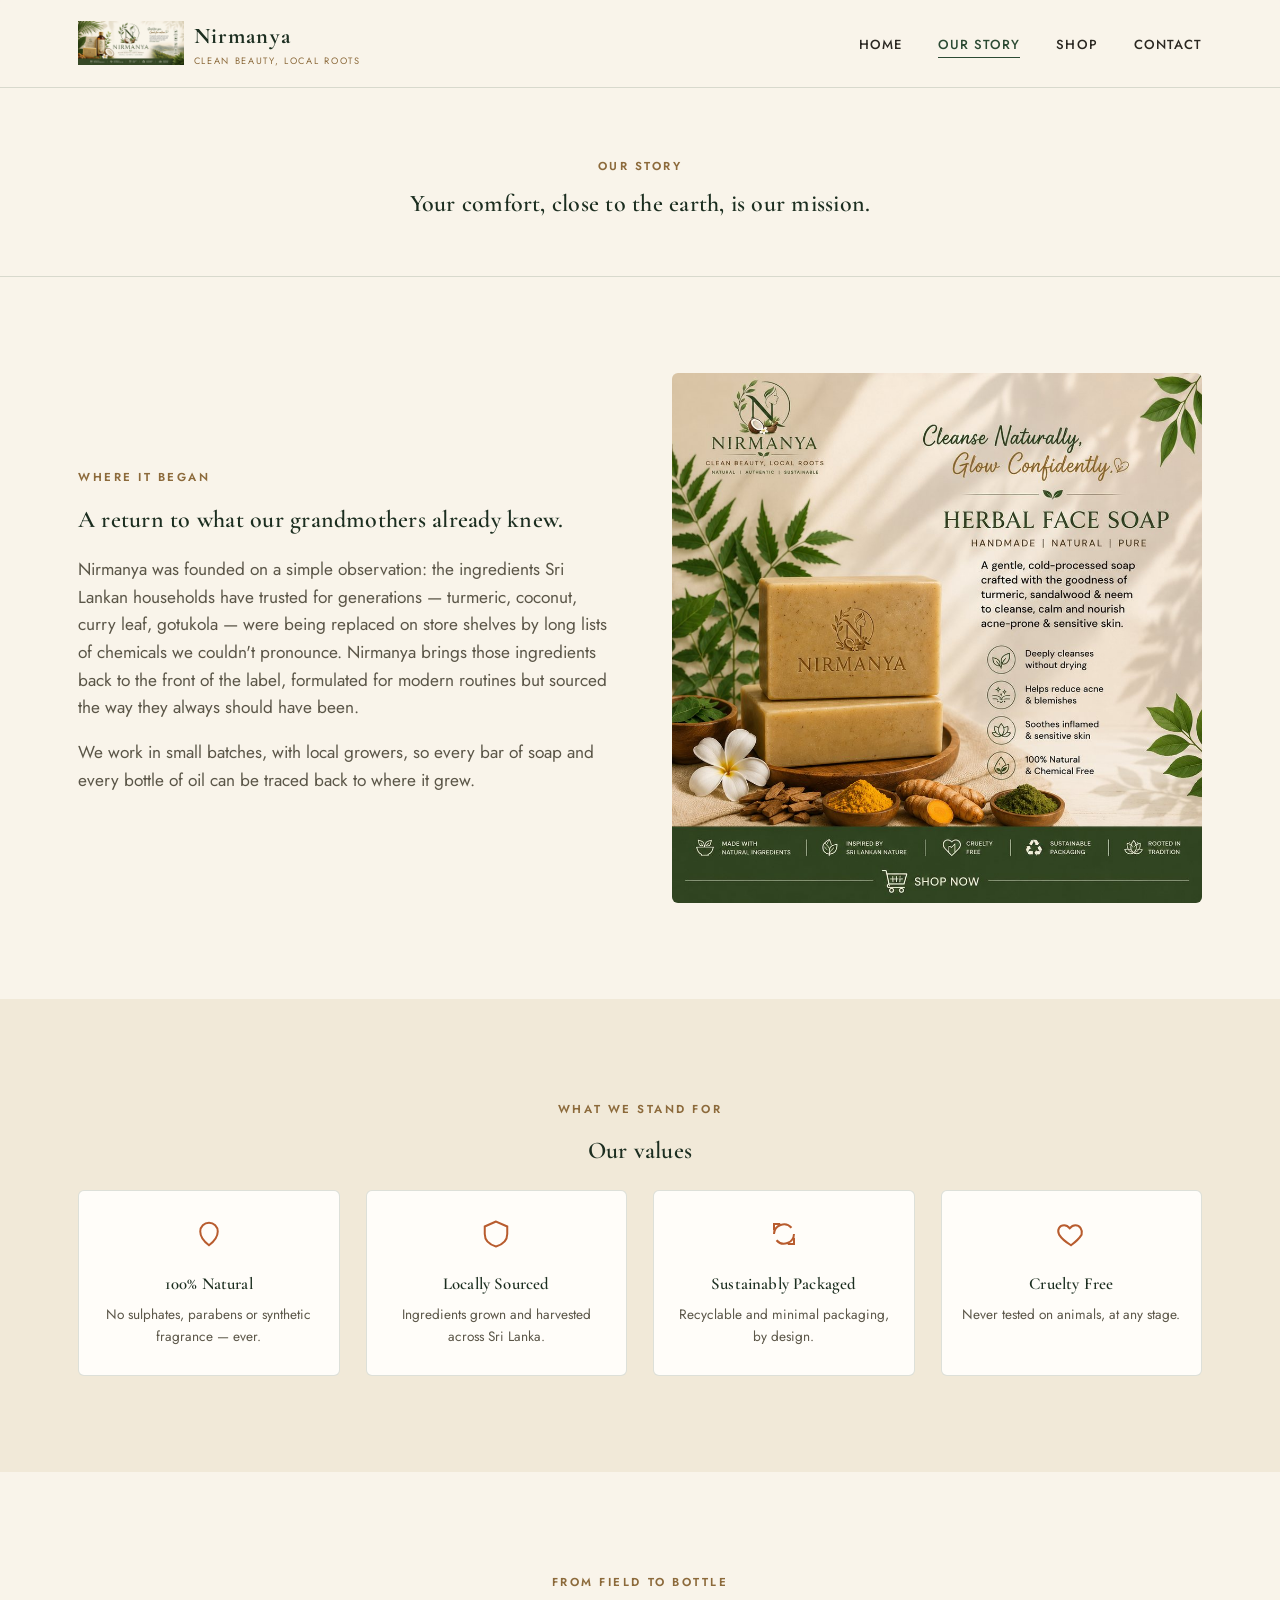
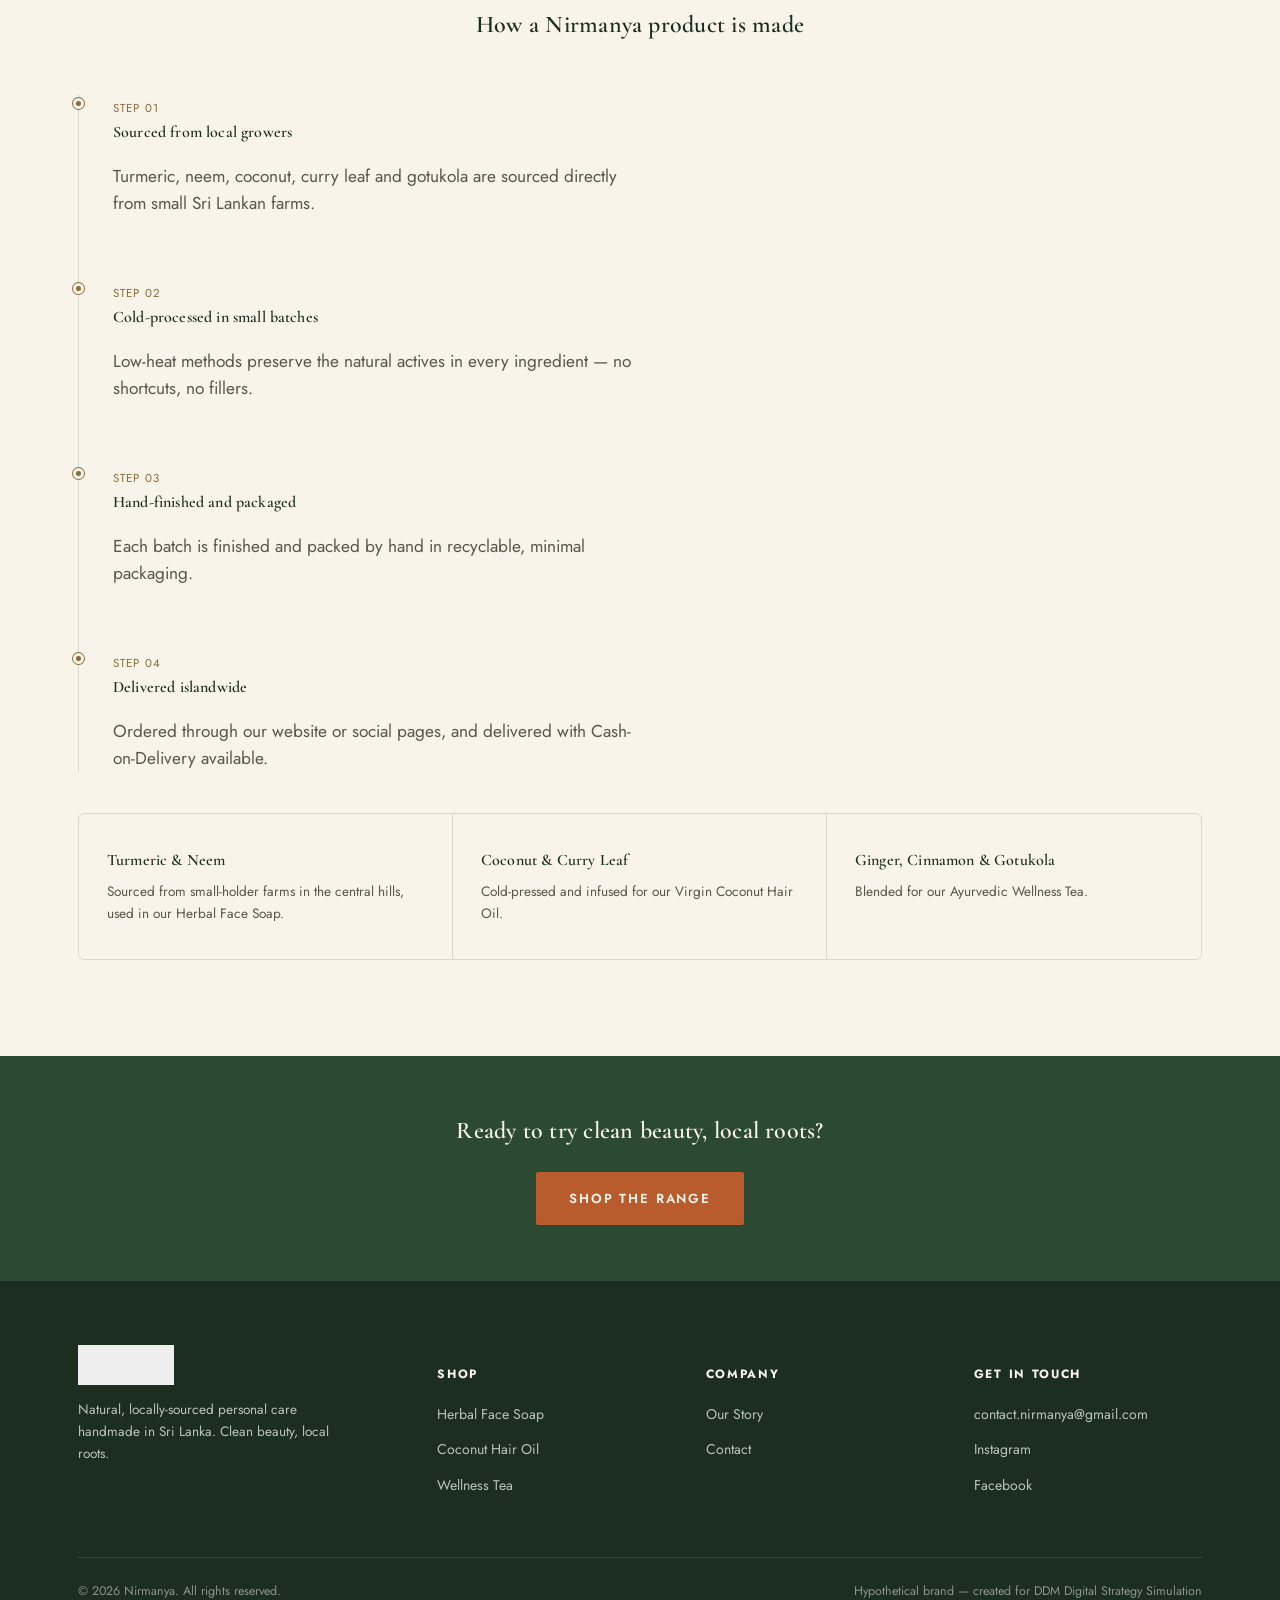
==== about.html @ 74e4efd9 "Add initial Nirmanya website and assets Add a complete starter site for the Nirmanya brand: new page" ====
<!DOCTYPE html>
<html lang="en">
<head>
<meta charset="UTF-8">
<meta name="viewport" content="width=device-width, initial-scale=1.0">
<title>Our Story — Nirmanya</title>
<meta name="description" content="Nirmanya's story — a Sri Lankan clean beauty brand rooted in honest, local ingredients.">
<link rel="preconnect" href="https://fonts.googleapis.com">
<link href="https://fonts.googleapis.com/css2?family=Cormorant+Garamond:wght@500;600;700&family=Jost:wght@400;500;600&display=swap" rel="stylesheet">
<link rel="stylesheet" href="assets/styles.css">
</head>
<body>

<header class="site-header">
  <div class="header-inner">
    <a href="index.html" class="brand">
      <img src="assets/images/logo.jpg" alt="Nirmanya logo">
      <span>
        <span class="brand-name">Nirmanya</span>
        <span class="brand-tag">Clean Beauty, Local Roots</span>
      </span>
    </a>
    <nav class="main-nav">
      <ul>
        <li><a href="index.html">Home</a></li>
        <li><a href="about.html">Our Story</a></li>
        <li><a href="shop.html">Shop</a></li>
        <li><a href="contact.html">Contact</a></li>
      </ul>
    </nav>
    <button class="nav-toggle" aria-label="Toggle menu" aria-expanded="false">
      <span></span><span></span><span></span>
    </button>
  </div>
</header>

<main>

  <section class="page-hero">
    <div class="container">
      <span class="eyebrow">Our Story</span>
      <h1>Your comfort, close to the earth, is our mission.</h1>
    </div>
  </section>

  <section class="section">
    <div class="container split">
      <div data-reveal>
        <span class="eyebrow">Where it began</span>
        <h2>A return to what our grandmothers already knew.</h2>
        <p class="lede">Nirmanya was founded on a simple observation: the ingredients Sri Lankan households have trusted for generations — turmeric, coconut, curry leaf, gotukola — were being replaced on store shelves by long lists of chemicals we couldn't pronounce. Nirmanya brings those ingredients back to the front of the label, formulated for modern routines but sourced the way they always should have been.</p>
        <p class="lede">We work in small batches, with local growers, so every bar of soap and every bottle of oil can be traced back to where it grew.</p>
      </div>
      <div data-reveal>
        <img src="assets/images/product-soap.jpg" alt="Nirmanya Herbal Face Soap with turmeric and neem">
      </div>
    </div>
  </section>

  <section class="section" style="background:var(--cream-2);">
    <div class="container">
      <div class="center" data-reveal>
        <span class="eyebrow">What We Stand For</span>
        <h2>Our values</h2>
      </div>
      <div class="values-grid">
        <div class="value-card" data-reveal>
          <svg viewBox="0 0 24 24" fill="none" stroke="currentColor" stroke-width="1.6"><path d="M12 21c-4-3-7-6.5-7-11a7 7 0 0 1 14 0c0 4.5-3 8-7 11Z"/></svg>
          <h4>100% Natural</h4>
          <p>No sulphates, parabens or synthetic fragrance — ever.</p>
        </div>
        <div class="value-card" data-reveal>
          <svg viewBox="0 0 24 24" fill="none" stroke="currentColor" stroke-width="1.6"><path d="M12 2 3 6v6c0 5 4 8.5 9 10 5-1.5 9-5 9-10V6Z"/></svg>
          <h4>Locally Sourced</h4>
          <p>Ingredients grown and harvested across Sri Lanka.</p>
        </div>
        <div class="value-card" data-reveal>
          <svg viewBox="0 0 24 24" fill="none" stroke="currentColor" stroke-width="1.6"><path d="M4 12a8 8 0 0 1 14-5M20 12a8 8 0 0 1-14 5M9 4H4v5M15 20h5v-5"/></svg>
          <h4>Sustainably Packaged</h4>
          <p>Recyclable and minimal packaging, by design.</p>
        </div>
        <div class="value-card" data-reveal>
          <svg viewBox="0 0 24 24" fill="none" stroke="currentColor" stroke-width="1.6"><path d="M12 21s-7-4.35-9.5-8.5C.5 8.5 3 5 6.5 5c2 0 3.5 1.2 4.5 2.4C12 6.2 13.5 5 15.5 5 19 5 21.5 8.5 20.5 12.5 18 16.65 12 21 12 21Z"/></svg>
          <h4>Cruelty Free</h4>
          <p>Never tested on animals, at any stage.</p>
        </div>
      </div>
    </div>
  </section>

  <section class="section">
    <div class="container">
      <div class="center" data-reveal>
        <span class="eyebrow">From Field to Bottle</span>
        <h2>How a Nirmanya product is made</h2>
      </div>
      <div class="timeline" data-reveal>
        <div class="timeline-item">
          <span>Step 01</span>
          <h4>Sourced from local growers</h4>
          <p class="lede" style="max-width:520px;">Turmeric, neem, coconut, curry leaf and gotukola are sourced directly from small Sri Lankan farms.</p>
        </div>
        <div class="timeline-item">
          <span>Step 02</span>
          <h4>Cold-processed in small batches</h4>
          <p class="lede" style="max-width:520px;">Low-heat methods preserve the natural actives in every ingredient — no shortcuts, no fillers.</p>
        </div>
        <div class="timeline-item">
          <span>Step 03</span>
          <h4>Hand-finished and packaged</h4>
          <p class="lede" style="max-width:520px;">Each batch is finished and packed by hand in recyclable, minimal packaging.</p>
        </div>
        <div class="timeline-item">
          <span>Step 04</span>
          <h4>Delivered islandwide</h4>
          <p class="lede" style="max-width:520px;">Ordered through our website or social pages, and delivered with Cash-on-Delivery available.</p>
        </div>
      </div>

      <div class="sourcing-strip" data-reveal>
        <div>
          <h4>Turmeric &amp; Neem</h4>
          <p>Sourced from small-holder farms in the central hills, used in our Herbal Face Soap.</p>
        </div>
        <div>
          <h4>Coconut &amp; Curry Leaf</h4>
          <p>Cold-pressed and infused for our Virgin Coconut Hair Oil.</p>
        </div>
        <div>
          <h4>Ginger, Cinnamon &amp; Gotukola</h4>
          <p>Blended for our Ayurvedic Wellness Tea.</p>
        </div>
      </div>
    </div>
  </section>

  <section class="section-tight" style="background:var(--forest); color:var(--cream);">
    <div class="container center" data-reveal>
      <h2 style="color:var(--cream);">Ready to try clean beauty, local roots?</h2>
      <a href="shop.html" class="btn btn-terracotta" style="margin-top:10px;">Shop the Range</a>
    </div>
  </section>

</main>

<footer class="site-footer">
  <div class="container">
    <div class="footer-grid">
      <div class="footer-brand">
        <img src="assets/images/logo.jpg" alt="Nirmanya logo">
        <p>Natural, locally-sourced personal care handmade in Sri Lanka. Clean beauty, local roots.</p>
      </div>
      <div class="footer-col">
        <h5>Shop</h5>
        <ul>
          <li><a href="shop.html#soap">Herbal Face Soap</a></li>
          <li><a href="shop.html#hairoil">Coconut Hair Oil</a></li>
          <li><a href="shop.html#tea">Wellness Tea</a></li>
        </ul>
      </div>
      <div class="footer-col">
        <h5>Company</h5>
        <ul>
          <li><a href="about.html">Our Story</a></li>
          <li><a href="contact.html">Contact</a></li>
        </ul>
      </div>
      <div class="footer-col">
        <h5>Get in Touch</h5>
        <ul>
          <li><a href="mailto:contact.nirmanya@gmail.com">contact.nirmanya@gmail.com</a></li>
          <li><a href="https://www.instagram.com/nirmanya._/" target="_blank" rel="noopener">Instagram</a></li>
          <li><a href="https://www.facebook.com/share/1JqNuU6xGh/?mibextid=wwXIfr" target="_blank" rel="noopener">Facebook</a></li>
        </ul>
      </div>
    </div>
    <div class="footer-bottom">
      <span>© <span id="year"></span> Nirmanya. All rights reserved.</span>
      <span>Hypothetical brand — created for DDM Digital Strategy Simulation</span>
    </div>
  </div>
</footer>

<script src="assets/script.js"></script>
</body>
</html>
---- assets/styles.css ----
/* =========================================================
   NIRMANYA — Clean Beauty, Local Roots
   Design tokens
   ========================================================= */
:root{
  --cream:      #F9F4EA;
  --cream-2:    #F1E9D8;
  --forest:     #2C4A33;
  --forest-deep:#1C2E20;
  --gold:       #8C6A3B;
  --terracotta: #B85C2E;
  --ink:        #2A2721;
  --paper:      #FFFDF9;
  --line:       rgba(44,74,51,0.16);

  --serif: "Cormorant Garamond", "Playfair Display", Georgia, serif;
  --sans:  "Jost", "Segoe UI", sans-serif;

  --radius: 2px;
  --container: 1180px;
}

*,*::before,*::after{ box-sizing:border-box; }
html{ scroll-behavior:smooth; }
body{
  margin:0;
  font-family:var(--sans);
  color:var(--ink);
  background:var(--cream);
  line-height:1.6;
  -webkit-font-smoothing:antialiased;
}
img{ max-width:100%; display:block; }
a{ color:inherit; text-decoration:none; }
ul{ list-style:none; margin:0; padding:0; }
h1,h2,h3,h4{
  font-family:var(--serif);
  font-weight:600;
  color:var(--forest-deep);
  margin:0 0 .5em;
  letter-spacing:.01em;
}
.container{ max-width:var(--container); margin:0 auto; padding:0 28px; }
.eyebrow{
  font-family:var(--sans);
  font-size:.72rem;
  letter-spacing:.22em;
  text-transform:uppercase;
  color:var(--gold);
  font-weight:600;
  display:inline-block;
  margin-bottom:14px;
}
.section{ padding:96px 0; }
.section-tight{ padding:56px 0; }
.center{ text-align:center; }
.lede{
  font-size:1.08rem;
  color:#5b5648;
  max-width:640px;
}
.center .lede{ margin-left:auto; margin-right:auto; }

/* Leaf-ring divider — signature motif echoing the logo's circular leaf mark */
.leaf-divider{
  display:flex; align-items:center; justify-content:center;
  gap:14px; margin:0 auto 44px; width:100%;
}
.leaf-divider::before, .leaf-divider::after{
  content:""; height:1px; width:64px; background:var(--line);
}
.leaf-divider svg{ width:22px; height:22px; color:var(--gold); }

/* Buttons */
.btn{
  display:inline-flex; align-items:center; gap:10px;
  padding:15px 32px;
  font-family:var(--sans);
  font-size:.82rem;
  letter-spacing:.14em;
  text-transform:uppercase;
  font-weight:600;
  border-radius:var(--radius);
  border:1px solid transparent;
  cursor:pointer;
  transition:transform .25s ease, background .25s ease, color .25s ease, border-color .25s ease;
}
.btn-primary{ background:var(--forest); color:var(--cream); }
.btn-primary:hover{ background:var(--forest-deep); transform:translateY(-2px); }
.btn-outline{ background:transparent; color:var(--forest); border-color:var(--forest); }
.btn-outline:hover{ background:var(--forest); color:var(--cream); transform:translateY(-2px); }
.btn-terracotta{ background:var(--terracotta); color:var(--cream); }
.btn-terracotta:hover{ background:#96471f; transform:translateY(-2px); }
.btn[disabled]{ opacity:.5; cursor:default; transform:none !important; }

/* =========== HEADER =========== */
.site-header{
  position:sticky; top:0; z-index:100;
  background:rgba(249,244,234,.92);
  backdrop-filter:blur(6px);
  border-bottom:1px solid var(--line);
  transition:padding .3s ease;
}
.header-inner{
  display:flex; align-items:center; justify-content:space-between;
  padding:18px 28px;
  max-width:var(--container); margin:0 auto;
}
.brand{ display:flex; align-items:center; gap:10px; }
.brand img{ height:44px; width:auto; }
.brand-name{
  font-family:var(--serif); font-size:1.4rem; font-weight:700;
  letter-spacing:.06em; color:var(--forest-deep);
}
.brand-tag{ display:block; font-family:var(--sans); font-size:.58rem; letter-spacing:.18em; color:var(--gold); text-transform:uppercase; }

.main-nav ul{ display:flex; gap:36px; }
.main-nav a{
  font-size:.82rem; letter-spacing:.08em; text-transform:uppercase;
  font-weight:500; color:var(--ink); position:relative; padding:4px 0;
}
.main-nav a::after{
  content:""; position:absolute; left:0; bottom:0; height:1px; width:0;
  background:var(--forest); transition:width .25s ease;
}
.main-nav a:hover::after, .main-nav a.active::after{ width:100%; }
.main-nav a.active{ color:var(--forest); }

.nav-toggle{
  display:none; flex-direction:column; gap:5px; background:none; border:0; cursor:pointer; padding:6px;
}
.nav-toggle span{ width:24px; height:2px; background:var(--forest-deep); display:block; }

/* =========== HERO =========== */
.hero{
  padding:64px 0 100px;
  position:relative;
  overflow:hidden;
}
.hero-grid{
  display:grid; grid-template-columns:1.05fr .95fr; gap:60px; align-items:center;
}
.hero-copy h1{ font-size:3.2rem; line-height:1.08; margin-bottom:22px; }
.hero-copy h1 em{ font-style:italic; color:var(--gold); }
.hero-actions{ display:flex; gap:18px; margin-top:34px; flex-wrap:wrap; }
.hero-media{ position:relative; }
.hero-media img{
  border-radius:6px;
  box-shadow:0 30px 60px -20px rgba(28,46,32,.35);
}
.hero-badge{
  position:absolute; bottom:-24px; left:-24px;
  background:var(--paper);
  border:1px solid var(--line);
  border-radius:50%;
  width:118px; height:118px;
  display:flex; align-items:center; justify-content:center;
  text-align:center; flex-direction:column;
  box-shadow:0 12px 30px rgba(28,46,32,.18);
}
.hero-badge strong{ font-family:var(--serif); font-size:1.5rem; color:var(--forest); line-height:1; }
.hero-badge span{ font-size:.58rem; letter-spacing:.1em; text-transform:uppercase; color:var(--gold); margin-top:4px; }

/* =========== TRUST BAR =========== */
.trust-bar{ background:var(--forest); color:var(--cream); }
.trust-inner{
  display:flex; flex-wrap:wrap; justify-content:space-between; gap:20px;
  padding:26px 28px; max-width:var(--container); margin:0 auto;
}
.trust-item{ display:flex; align-items:center; gap:10px; font-size:.78rem; letter-spacing:.05em; text-transform:uppercase; flex:1 1 auto; min-width:160px; }
.trust-item svg{ width:20px; height:20px; flex-shrink:0; color:var(--cream-2); }

/* =========== PRODUCT CARDS =========== */
.product-grid{ display:grid; grid-template-columns:repeat(3,1fr); gap:34px; }
.product-card{
  background:var(--paper);
  border:1px solid var(--line);
  border-radius:6px;
  overflow:hidden;
  transition:transform .35s ease, box-shadow .35s ease;
  display:flex; flex-direction:column;
}
.product-card:hover{ transform:translateY(-8px); box-shadow:0 24px 48px -18px rgba(28,46,32,.28); }
.product-media{ position:relative; aspect-ratio:1/1; overflow:hidden; }
.product-media img{ width:100%; height:100%; object-fit:cover; transition:transform .6s ease; }
.product-card:hover .product-media img{ transform:scale(1.06); }
.product-tag{
  position:absolute; top:14px; left:14px;
  background:var(--forest); color:var(--cream);
  font-size:.6rem; letter-spacing:.12em; text-transform:uppercase;
  padding:6px 12px; border-radius:20px;
}
.product-body{ padding:26px 24px 28px; display:flex; flex-direction:column; gap:10px; flex:1; }
.product-body h3{ font-size:1.35rem; margin-bottom:0; }
.product-body p{ font-size:.92rem; color:#5b5648; flex:1; }
.product-foot{ display:flex; align-items:center; justify-content:space-between; margin-top:6px; }
.price{ font-family:var(--serif); font-size:1.15rem; color:var(--forest); font-weight:600; }

/* =========== ABOUT / STORY BLOCKS =========== */
.split{ display:grid; grid-template-columns:1fr 1fr; gap:64px; align-items:center; }
.split img{ border-radius:6px; }
.values-grid{ display:grid; grid-template-columns:repeat(4,1fr); gap:26px; margin-top:20px; }
.value-card{ text-align:center; padding:28px 18px; border:1px solid var(--line); border-radius:6px; background:var(--paper); }
.value-card svg{ width:30px; height:30px; color:var(--terracotta); margin-bottom:14px; }
.value-card h4{ font-size:1.05rem; margin-bottom:6px; }
.value-card p{ font-size:.85rem; color:#5b5648; margin:0; }

/* =========== TIMELINE (about page) =========== */
.timeline{ position:relative; margin-top:50px; padding-left:34px; border-left:1px solid var(--line); }
.timeline-item{ position:relative; padding-bottom:44px; }
.timeline-item:last-child{ padding-bottom:0; }
.timeline-item::before{
  content:""; position:absolute; left:-40px; top:4px;
  width:11px; height:11px; border-radius:50%;
  background:var(--gold); border:3px solid var(--cream);
  box-shadow:0 0 0 1px var(--gold);
}
.timeline-item h4{ margin-bottom:6px; }
.timeline-item span{ font-size:.72rem; letter-spacing:.1em; text-transform:uppercase; color:var(--gold); }

/* =========== SOCIAL STRIP =========== */
.social-strip{ background:var(--cream-2); }
.social-inner{ display:flex; align-items:center; justify-content:space-between; flex-wrap:wrap; gap:24px; }
.social-icons{ display:flex; gap:14px; }
.social-icons a{
  width:46px; height:46px; border-radius:50%;
  display:flex; align-items:center; justify-content:center;
  background:var(--paper); border:1px solid var(--line);
  color:var(--forest); transition:all .25s ease;
}
.social-icons a:hover{ background:var(--forest); color:var(--cream); transform:translateY(-4px); }
.social-icons svg{ width:20px; height:20px; }

/* =========== FOOTER =========== */
.site-footer{ background:var(--forest-deep); color:var(--cream-2); padding:64px 0 30px; }
.footer-grid{ display:grid; grid-template-columns:1.4fr 1fr 1fr 1fr; gap:40px; margin-bottom:50px; }
.footer-brand img{ height:40px; margin-bottom:14px; filter:brightness(0) invert(1); opacity:.92; }
.footer-brand p{ font-size:.85rem; color:#B9C4B9; max-width:280px; }
.footer-col h5{ font-family:var(--sans); font-size:.75rem; letter-spacing:.14em; text-transform:uppercase; color:var(--cream); margin-bottom:16px; }
.footer-col li{ margin-bottom:10px; }
.footer-col a{ font-size:.88rem; color:#B9C4B9; transition:color .2s; }
.footer-col a:hover{ color:var(--cream); }
.footer-bottom{
  border-top:1px solid rgba(255,255,255,.1); padding-top:24px;
  display:flex; justify-content:space-between; flex-wrap:wrap; gap:12px;
  font-size:.78rem; color:#8a9689;
}

/* =========== REVEAL ANIMATION =========== */
[data-reveal]{ opacity:0; transform:translateY(24px); transition:opacity .7s ease, transform .7s ease; }
[data-reveal].is-visible{ opacity:1; transform:none; }
@media (prefers-reduced-motion: reduce){
  [data-reveal]{ opacity:1; transform:none; transition:none; }
  html{ scroll-behavior:auto; }
}

/* =========== PAGE HERO (inner pages) =========== */
.page-hero{ padding:64px 0 40px; text-align:center; border-bottom:1px solid var(--line); }
.page-hero .eyebrow{ margin-bottom:10px; }

/* =========== SHOP PAGE =========== */
.shop-detail{ display:grid; grid-template-columns:.9fr 1.1fr; gap:56px; align-items:center; padding:70px 0; border-bottom:1px solid var(--line); }
.shop-detail:last-of-type{ border-bottom:none; }
.shop-detail.reverse{ direction:rtl; }
.shop-detail.reverse > *{ direction:ltr; }
.benefit-list{ margin:22px 0; }
.benefit-list li{ display:flex; align-items:flex-start; gap:12px; margin-bottom:12px; font-size:.95rem; }
.benefit-list svg{ width:18px; height:18px; color:var(--terracotta); flex-shrink:0; margin-top:3px; }
.qty-row{ display:flex; align-items:center; gap:18px; margin:26px 0; }
.qty-control{ display:flex; align-items:center; border:1px solid var(--line); border-radius:30px; overflow:hidden; }
.qty-control button{ width:38px; height:38px; border:none; background:var(--paper); cursor:pointer; font-size:1.1rem; color:var(--forest); }
.qty-control button:hover{ background:var(--cream-2); }
.qty-control span{ width:36px; text-align:center; font-weight:600; }

/* Toast */
.toast{
  position:fixed; bottom:28px; left:50%; transform:translate(-50%,120%);
  background:var(--forest-deep); color:var(--cream);
  padding:16px 26px; border-radius:30px; font-size:.88rem;
  display:flex; align-items:center; gap:10px;
  box-shadow:0 16px 40px rgba(0,0,0,.28);
  transition:transform .4s cubic-bezier(.2,.9,.3,1.2); z-index:999;
}
.toast.show{ transform:translate(-50%,0); }
.toast svg{ width:18px; height:18px; color:#9FD8A9; }

/* =========== CONTACT PAGE =========== */
.contact-grid{ display:grid; grid-template-columns:1fr 1fr; gap:64px; }
.contact-info-item{ display:flex; gap:16px; margin-bottom:26px; }
.contact-info-item svg{ width:22px; height:22px; color:var(--terracotta); flex-shrink:0; }
.contact-info-item h4{ font-size:1rem; margin-bottom:2px; }
.contact-info-item p, .contact-info-item a{ font-size:.92rem; color:#5b5648; }
.form-group{ margin-bottom:20px; }
.form-group label{ display:block; font-size:.78rem; letter-spacing:.06em; text-transform:uppercase; margin-bottom:8px; color:var(--forest-deep); font-weight:600; }
.form-group input, .form-group textarea, .form-group select{
  width:100%; padding:13px 16px; font-family:var(--sans); font-size:.95rem;
  border:1px solid var(--line); border-radius:4px; background:var(--paper); color:var(--ink);
}
.form-group input:focus, .form-group textarea:focus, .form-group select:focus{
  outline:2px solid var(--forest); outline-offset:1px;
}
.form-error{ font-size:.78rem; color:var(--terracotta); margin-top:6px; display:none; }
.form-group.error input, .form-group.error textarea{ border-color:var(--terracotta); }
.form-group.error .form-error{ display:block; }
.form-success{
  display:none; background:#EAF1E8; border:1px solid #BFDABF; color:var(--forest-deep);
  padding:18px 22px; border-radius:6px; align-items:center; gap:12px; margin-bottom:24px;
}
.form-success.show{ display:flex; }
.form-success svg{ width:22px; height:22px; color:var(--forest); flex-shrink:0; }

/* =========== ABOUT PAGE MAP-ISH SOURCING STRIP =========== */
.sourcing-strip{ display:grid; grid-template-columns:repeat(3,1fr); gap:0; border:1px solid var(--line); border-radius:6px; overflow:hidden; margin-top:40px; }
.sourcing-strip > div{ padding:34px 28px; border-right:1px solid var(--line); }
.sourcing-strip > div:last-child{ border-right:none; }
.sourcing-strip h4{ font-size:1rem; margin-bottom:8px; }
.sourcing-strip p{ font-size:.85rem; color:#5b5648; margin:0; }

/* =========== RESPONSIVE =========== */
@media (max-width:900px){
  .hero-grid{ grid-template-columns:1fr; }
  .hero-copy h1{ font-size:2.4rem; }
  .split{ grid-template-columns:1fr; }
  .product-grid{ grid-template-columns:1fr; }
  .values-grid{ grid-template-columns:repeat(2,1fr); }
  .footer-grid{ grid-template-columns:1fr 1fr; }
  .shop-detail, .shop-detail.reverse{ grid-template-columns:1fr; direction:ltr; }
  .contact-grid{ grid-template-columns:1fr; }
  .sourcing-strip{ grid-template-columns:1fr; }
  .sourcing-strip > div{ border-right:none; border-bottom:1px solid var(--line); }
}
@media (max-width:720px){
  .main-nav{ position:fixed; top:80px; left:0; right:0; bottom:0; background:var(--cream);
    transform:translateX(100%); transition:transform .35s ease; padding:30px 28px; overflow-y:auto; }
  .main-nav.open{ transform:translateX(0); }
  .main-nav ul{ flex-direction:column; gap:22px; }
  .main-nav a{ font-size:1rem; }
  .nav-toggle{ display:flex; }
  .trust-inner{ flex-direction:column; align-items:flex-start; }
  section.hero{ padding-top:30px; }
  .hero-badge{ display:none; }
}
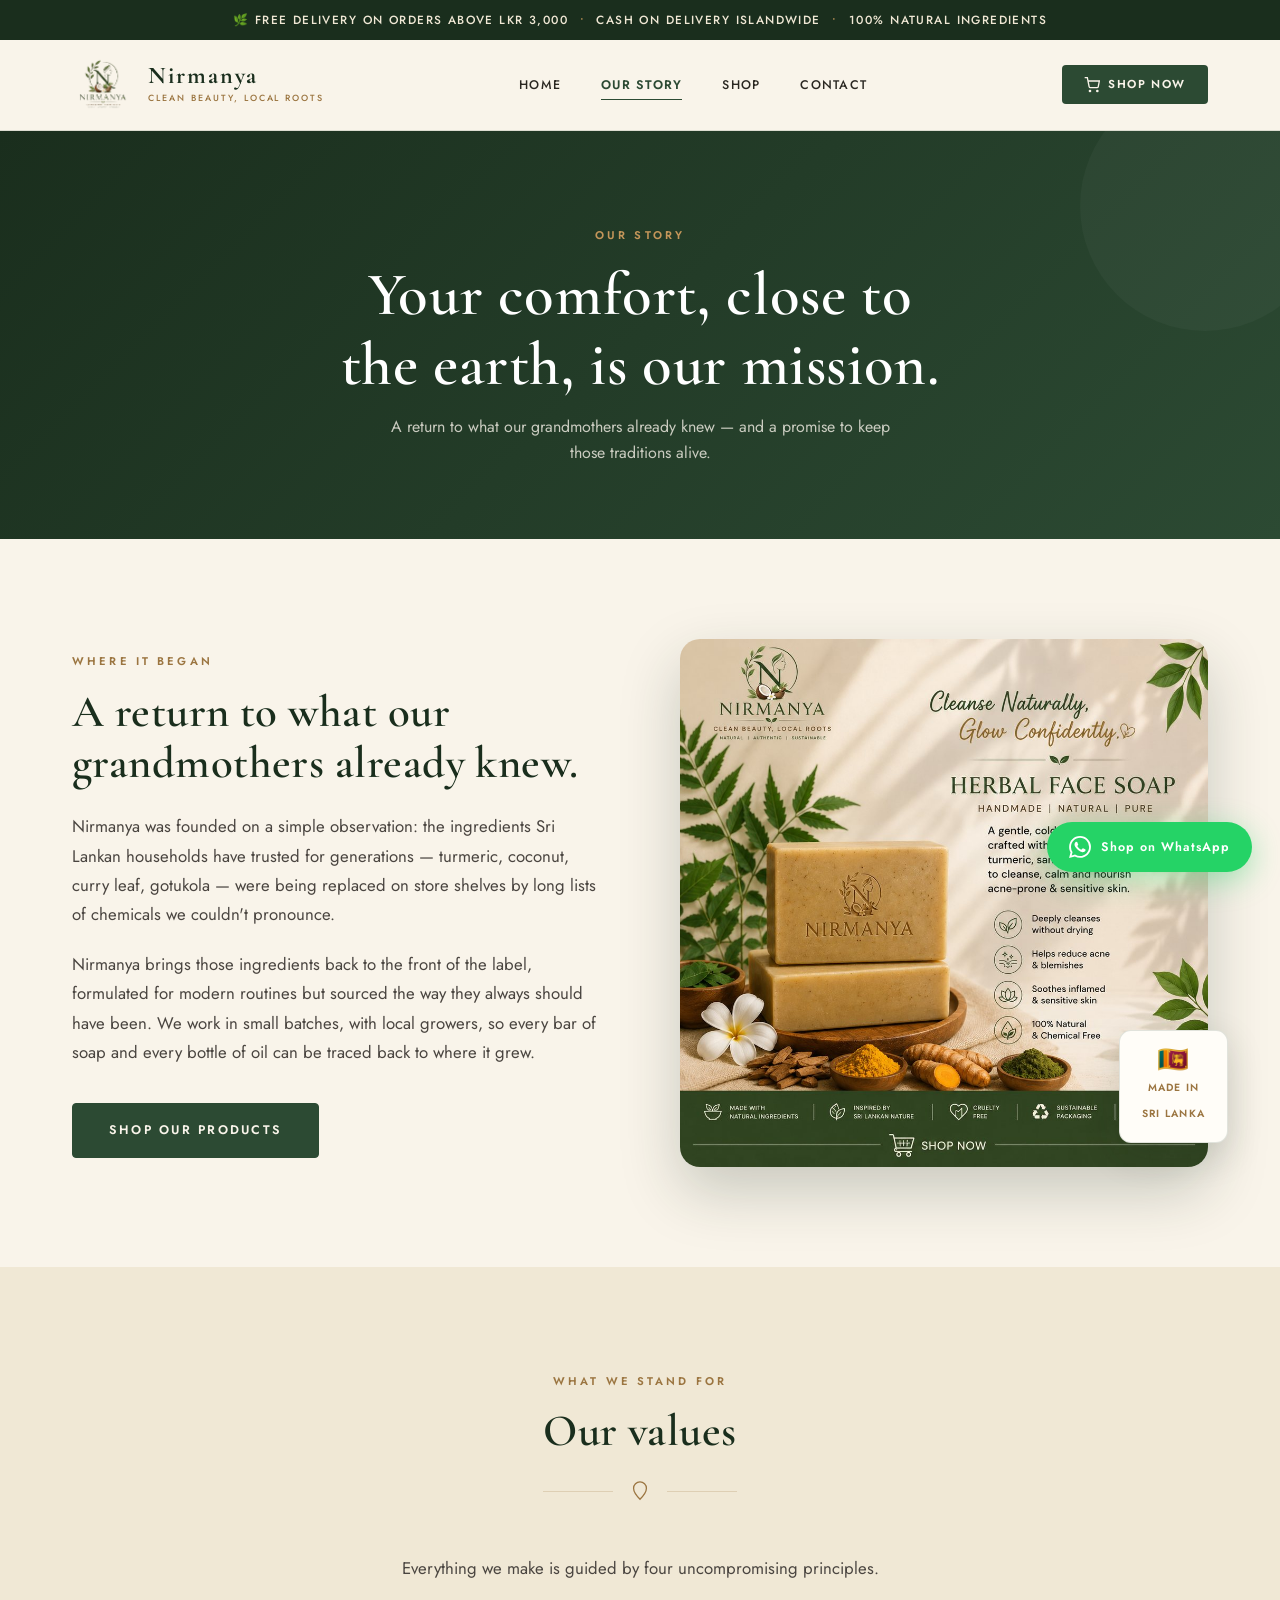
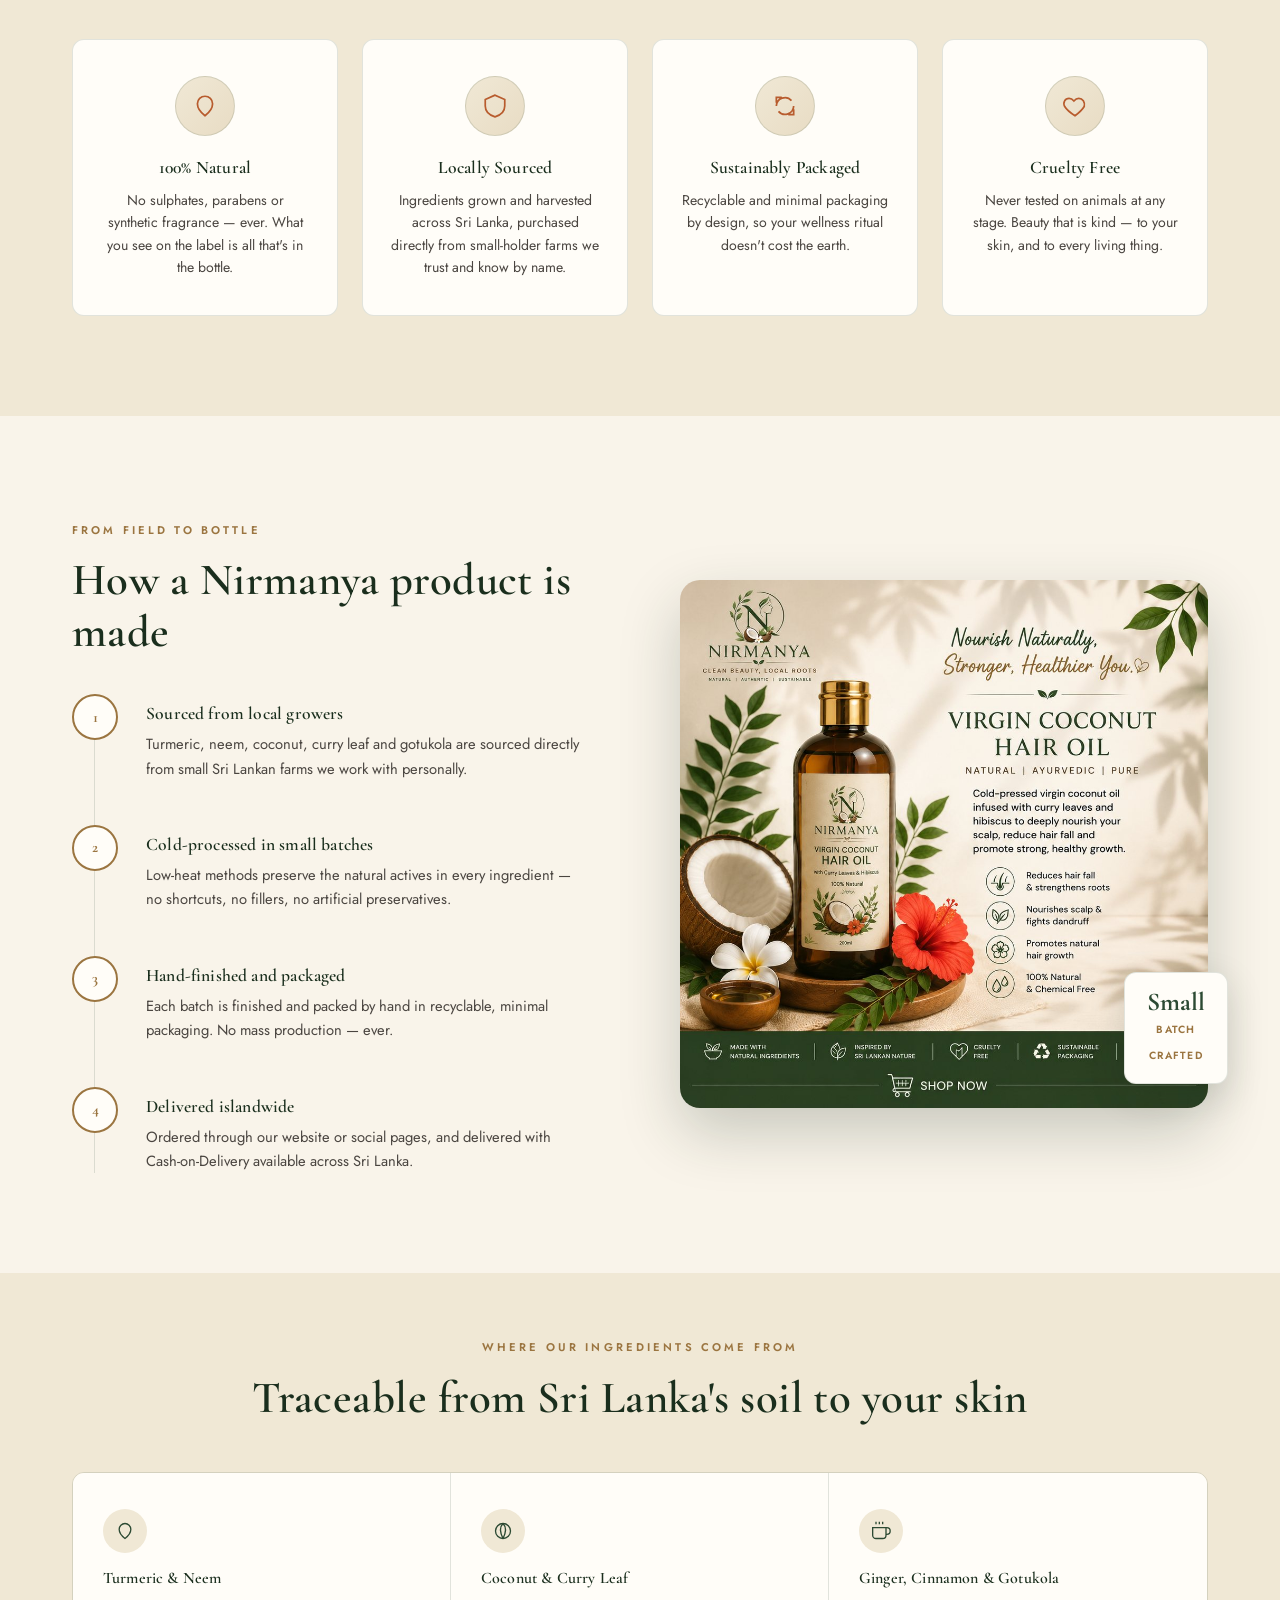
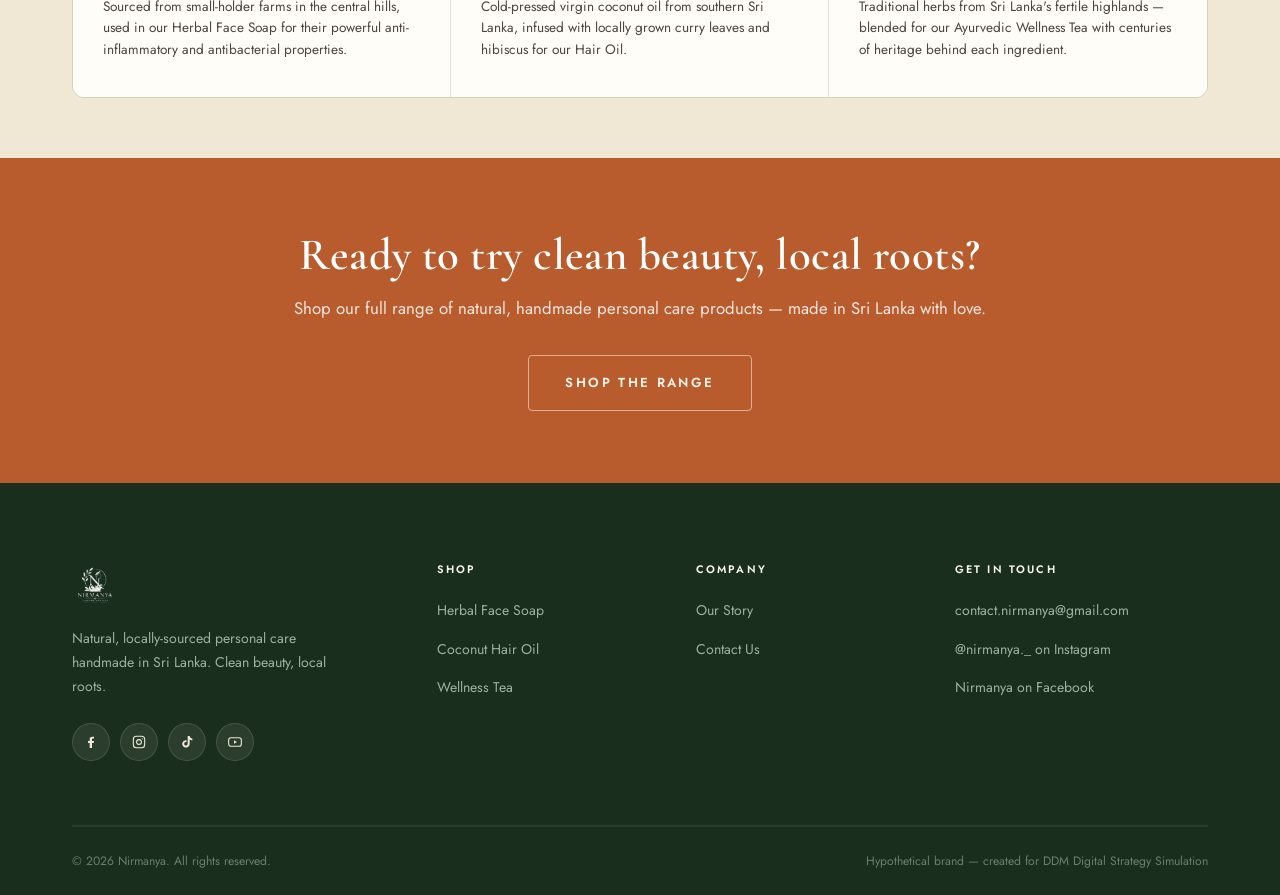
==== commit be71f624: "Refresh About page layout and site interactions Reworks `about.html` with a fuller brand-focused str" ====
--- a/about.html
+++ b/about.html
@@ -3,152 +3,241 @@
 <head>
 <meta charset="UTF-8">
 <meta name="viewport" content="width=device-width, initial-scale=1.0">
-<title>Our Story — Nirmanya</title>
-<meta name="description" content="Nirmanya's story — a Sri Lankan clean beauty brand rooted in honest, local ingredients.">
+<title>Our Story — Nirmanya | Natural Skincare Made in Sri Lanka</title>
+<meta name="description" content="Nirmanya's story — a Sri Lankan clean beauty brand rooted in honest, local ingredients. Learn how we bring traditional Sri Lankan botanical wisdom to modern skincare.">
 <link rel="preconnect" href="https://fonts.googleapis.com">
-<link href="https://fonts.googleapis.com/css2?family=Cormorant+Garamond:wght@500;600;700&family=Jost:wght@400;500;600&display=swap" rel="stylesheet">
+<link href="https://fonts.googleapis.com/css2?family=Cormorant+Garamond:ital,wght@0,400;0,500;0,600;0,700;1,400;1,600&family=Jost:wght@300;400;500;600;700&display=swap" rel="stylesheet">
 <link rel="stylesheet" href="assets/styles.css">
 </head>
 <body>
 
-<header class="site-header">
+<!-- Announcement Bar -->
+<div class="announce-bar">
+  🌿 Free delivery on orders above LKR 3,000 <span>•</span> Cash on Delivery islandwide <span>•</span> 100% Natural Ingredients
+</div>
+
+<!-- Header -->
+<header class="site-header" id="site-header">
   <div class="header-inner">
     <a href="index.html" class="brand">
       <img src="assets/images/logo.jpg" alt="Nirmanya logo">
-      <span>
+      <div class="brand-text">
         <span class="brand-name">Nirmanya</span>
         <span class="brand-tag">Clean Beauty, Local Roots</span>
-      </span>
+      </div>
     </a>
-    <nav class="main-nav">
+    <nav class="main-nav" id="main-nav">
       <ul>
         <li><a href="index.html">Home</a></li>
-        <li><a href="about.html">Our Story</a></li>
+        <li><a href="about.html" class="active">Our Story</a></li>
         <li><a href="shop.html">Shop</a></li>
         <li><a href="contact.html">Contact</a></li>
       </ul>
     </nav>
-    <button class="nav-toggle" aria-label="Toggle menu" aria-expanded="false">
-      <span></span><span></span><span></span>
-    </button>
+    <div class="header-cta">
+      <a href="shop.html" class="header-shop-btn">
+        <svg width="16" height="16" viewBox="0 0 24 24" fill="none" stroke="currentColor" stroke-width="2"><circle cx="9" cy="21" r="1"/><circle cx="20" cy="21" r="1"/><path d="M1 1h4l2.68 13.39a2 2 0 0 0 2 1.61h9.72a2 2 0 0 0 2-1.61L23 6H6"/></svg>
+        Shop Now
+      </a>
+      <button class="nav-toggle" id="nav-toggle" aria-label="Toggle menu" aria-expanded="false">
+        <span></span><span></span><span></span>
+      </button>
+    </div>
   </div>
 </header>
 
 <main>
 
+  <!-- PAGE HERO -->
   <section class="page-hero">
     <div class="container">
       <span class="eyebrow">Our Story</span>
-      <h1>Your comfort, close to the earth, is our mission.</h1>
-    </div>
-  </section>
-
+      <h1>Your comfort, close to<br>the earth, is our mission.</h1>
+      <p>A return to what our grandmothers already knew — and a promise to keep those traditions alive.</p>
+    </div>
+  </section>
+
+  <!-- ORIGIN STORY -->
   <section class="section">
-    <div class="container split">
-      <div data-reveal>
-        <span class="eyebrow">Where it began</span>
-        <h2>A return to what our grandmothers already knew.</h2>
-        <p class="lede">Nirmanya was founded on a simple observation: the ingredients Sri Lankan households have trusted for generations — turmeric, coconut, curry leaf, gotukola — were being replaced on store shelves by long lists of chemicals we couldn't pronounce. Nirmanya brings those ingredients back to the front of the label, formulated for modern routines but sourced the way they always should have been.</p>
-        <p class="lede">We work in small batches, with local growers, so every bar of soap and every bottle of oil can be traced back to where it grew.</p>
-      </div>
-      <div data-reveal>
-        <img src="assets/images/product-soap.jpg" alt="Nirmanya Herbal Face Soap with turmeric and neem">
-      </div>
-    </div>
-  </section>
-
-  <section class="section" style="background:var(--cream-2);">
+    <div class="container">
+      <div class="split">
+        <div data-reveal>
+          <span class="eyebrow">Where it began</span>
+          <h2>A return to what our grandmothers already knew.</h2>
+          <p class="lede" style="margin-bottom: 20px;">Nirmanya was founded on a simple observation: the ingredients Sri Lankan households have trusted for generations — turmeric, coconut, curry leaf, gotukola — were being replaced on store shelves by long lists of chemicals we couldn't pronounce.</p>
+          <p class="lede" style="margin-bottom: 36px;">Nirmanya brings those ingredients back to the front of the label, formulated for modern routines but sourced the way they always should have been. We work in small batches, with local growers, so every bar of soap and every bottle of oil can be traced back to where it grew.</p>
+          <a href="shop.html" class="btn btn-primary">Shop Our Products</a>
+        </div>
+        <div class="split-img-wrap" data-reveal data-delay="200">
+          <img src="assets/images/product-soap.jpg" alt="Nirmanya Herbal Face Soap — natural ingredients sourced from Sri Lanka">
+          <div class="split-img-badge">
+            <strong>🇱🇰</strong>
+            <span>Made in<br>Sri Lanka</span>
+          </div>
+        </div>
+      </div>
+    </div>
+  </section>
+
+  <!-- VALUES -->
+  <section class="values-section" id="values">
     <div class="container">
       <div class="center" data-reveal>
         <span class="eyebrow">What We Stand For</span>
         <h2>Our values</h2>
+        <div class="leaf-divider">
+          <svg viewBox="0 0 24 24" fill="none" stroke="currentColor" stroke-width="1.4"><path d="M12 21C8 17 5 13 5 9a7 7 0 0 1 14 0c0 4-3 8-7 12Z"/></svg>
+        </div>
+        <p class="lede">Everything we make is guided by four uncompromising principles.</p>
       </div>
       <div class="values-grid">
-        <div class="value-card" data-reveal>
-          <svg viewBox="0 0 24 24" fill="none" stroke="currentColor" stroke-width="1.6"><path d="M12 21c-4-3-7-6.5-7-11a7 7 0 0 1 14 0c0 4.5-3 8-7 11Z"/></svg>
+        <div class="value-card" data-reveal data-delay="100">
+          <div class="value-icon">
+            <svg viewBox="0 0 24 24" fill="none" stroke="currentColor" stroke-width="1.6"><path d="M12 21c-4-3-7-6.5-7-11a7 7 0 0 1 14 0c0 4.5-3 8-7 11Z"/></svg>
+          </div>
           <h4>100% Natural</h4>
-          <p>No sulphates, parabens or synthetic fragrance — ever.</p>
-        </div>
-        <div class="value-card" data-reveal>
-          <svg viewBox="0 0 24 24" fill="none" stroke="currentColor" stroke-width="1.6"><path d="M12 2 3 6v6c0 5 4 8.5 9 10 5-1.5 9-5 9-10V6Z"/></svg>
+          <p>No sulphates, parabens or synthetic fragrance — ever. What you see on the label is all that's in the bottle.</p>
+        </div>
+        <div class="value-card" data-reveal data-delay="200">
+          <div class="value-icon">
+            <svg viewBox="0 0 24 24" fill="none" stroke="currentColor" stroke-width="1.6"><path d="M12 2 3 6v6c0 5 4 8.5 9 10 5-1.5 9-5 9-10V6Z"/></svg>
+          </div>
           <h4>Locally Sourced</h4>
-          <p>Ingredients grown and harvested across Sri Lanka.</p>
-        </div>
-        <div class="value-card" data-reveal>
-          <svg viewBox="0 0 24 24" fill="none" stroke="currentColor" stroke-width="1.6"><path d="M4 12a8 8 0 0 1 14-5M20 12a8 8 0 0 1-14 5M9 4H4v5M15 20h5v-5"/></svg>
+          <p>Ingredients grown and harvested across Sri Lanka, purchased directly from small-holder farms we trust and know by name.</p>
+        </div>
+        <div class="value-card" data-reveal data-delay="300">
+          <div class="value-icon">
+            <svg viewBox="0 0 24 24" fill="none" stroke="currentColor" stroke-width="1.6"><path d="M4 12a8 8 0 0 1 14-5M20 12a8 8 0 0 1-14 5M9 4H4v5M15 20h5v-5"/></svg>
+          </div>
           <h4>Sustainably Packaged</h4>
-          <p>Recyclable and minimal packaging, by design.</p>
-        </div>
-        <div class="value-card" data-reveal>
-          <svg viewBox="0 0 24 24" fill="none" stroke="currentColor" stroke-width="1.6"><path d="M12 21s-7-4.35-9.5-8.5C.5 8.5 3 5 6.5 5c2 0 3.5 1.2 4.5 2.4C12 6.2 13.5 5 15.5 5 19 5 21.5 8.5 20.5 12.5 18 16.65 12 21 12 21Z"/></svg>
+          <p>Recyclable and minimal packaging by design, so your wellness ritual doesn't cost the earth.</p>
+        </div>
+        <div class="value-card" data-reveal data-delay="400">
+          <div class="value-icon">
+            <svg viewBox="0 0 24 24" fill="none" stroke="currentColor" stroke-width="1.6"><path d="M12 21s-7-4.35-9.5-8.5C.5 8.5 3 5 6.5 5c2 0 3.5 1.2 4.5 2.4C12 6.2 13.5 5 15.5 5 19 5 21.5 8.5 20.5 12.5 18 16.65 12 21 12 21Z"/></svg>
+          </div>
           <h4>Cruelty Free</h4>
-          <p>Never tested on animals, at any stage.</p>
-        </div>
-      </div>
-    </div>
-  </section>
-
-  <section class="section">
+          <p>Never tested on animals at any stage. Beauty that is kind — to your skin, and to every living thing.</p>
+        </div>
+      </div>
+    </div>
+  </section>
+
+  <!-- HOW IT'S MADE -->
+  <section class="section" id="process">
+    <div class="container">
+      <div class="split reverse">
+        <div class="split-img-wrap" data-reveal>
+          <img src="assets/images/product-hairoil.jpg" alt="Nirmanya Virgin Coconut Hair Oil — cold-pressed and infused with curry leaves">
+          <div class="split-img-badge">
+            <strong>Small</strong>
+            <span>Batch<br>Crafted</span>
+          </div>
+        </div>
+        <div data-reveal data-delay="200">
+          <span class="eyebrow">From Field to Bottle</span>
+          <h2>How a Nirmanya product is made</h2>
+
+          <div class="timeline" style="margin-top: 36px;">
+            <div class="timeline-item">
+              <div class="timeline-dot">1</div>
+              <div class="timeline-content">
+                <h4>Sourced from local growers</h4>
+                <p>Turmeric, neem, coconut, curry leaf and gotukola are sourced directly from small Sri Lankan farms we work with personally.</p>
+              </div>
+            </div>
+            <div class="timeline-item">
+              <div class="timeline-dot">2</div>
+              <div class="timeline-content">
+                <h4>Cold-processed in small batches</h4>
+                <p>Low-heat methods preserve the natural actives in every ingredient — no shortcuts, no fillers, no artificial preservatives.</p>
+              </div>
+            </div>
+            <div class="timeline-item">
+              <div class="timeline-dot">3</div>
+              <div class="timeline-content">
+                <h4>Hand-finished and packaged</h4>
+                <p>Each batch is finished and packed by hand in recyclable, minimal packaging. No mass production — ever.</p>
+              </div>
+            </div>
+            <div class="timeline-item">
+              <div class="timeline-dot">4</div>
+              <div class="timeline-content">
+                <h4>Delivered islandwide</h4>
+                <p>Ordered through our website or social pages, and delivered with Cash-on-Delivery available across Sri Lanka.</p>
+              </div>
+            </div>
+          </div>
+        </div>
+      </div>
+    </div>
+  </section>
+
+  <!-- SOURCING -->
+  <section class="section-tight" style="background: var(--cream-2);" id="ingredients">
     <div class="container">
       <div class="center" data-reveal>
-        <span class="eyebrow">From Field to Bottle</span>
-        <h2>How a Nirmanya product is made</h2>
-      </div>
-      <div class="timeline" data-reveal>
-        <div class="timeline-item">
-          <span>Step 01</span>
-          <h4>Sourced from local growers</h4>
-          <p class="lede" style="max-width:520px;">Turmeric, neem, coconut, curry leaf and gotukola are sourced directly from small Sri Lankan farms.</p>
-        </div>
-        <div class="timeline-item">
-          <span>Step 02</span>
-          <h4>Cold-processed in small batches</h4>
-          <p class="lede" style="max-width:520px;">Low-heat methods preserve the natural actives in every ingredient — no shortcuts, no fillers.</p>
-        </div>
-        <div class="timeline-item">
-          <span>Step 03</span>
-          <h4>Hand-finished and packaged</h4>
-          <p class="lede" style="max-width:520px;">Each batch is finished and packed by hand in recyclable, minimal packaging.</p>
-        </div>
-        <div class="timeline-item">
-          <span>Step 04</span>
-          <h4>Delivered islandwide</h4>
-          <p class="lede" style="max-width:520px;">Ordered through our website or social pages, and delivered with Cash-on-Delivery available.</p>
-        </div>
-      </div>
-
+        <span class="eyebrow">Where Our Ingredients Come From</span>
+        <h2>Traceable from Sri Lanka's soil to your skin</h2>
+      </div>
       <div class="sourcing-strip" data-reveal>
-        <div>
+        <div class="sourcing-item">
+          <div class="sourcing-icon">
+            <svg viewBox="0 0 24 24" fill="none" stroke="currentColor" stroke-width="1.6"><path d="M12 21c-4-3-7-6.5-7-11a7 7 0 0 1 14 0c0 4.5-3 8-7 11Z"/></svg>
+          </div>
           <h4>Turmeric &amp; Neem</h4>
-          <p>Sourced from small-holder farms in the central hills, used in our Herbal Face Soap.</p>
-        </div>
-        <div>
+          <p>Sourced from small-holder farms in the central hills, used in our Herbal Face Soap for their powerful anti-inflammatory and antibacterial properties.</p>
+        </div>
+        <div class="sourcing-item">
+          <div class="sourcing-icon">
+            <svg viewBox="0 0 24 24" fill="none" stroke="currentColor" stroke-width="1.6"><circle cx="12" cy="12" r="9"/><path d="M12 3c-4 4-4 10 0 18M12 3c4 4 4 10 0 18"/></svg>
+          </div>
           <h4>Coconut &amp; Curry Leaf</h4>
-          <p>Cold-pressed and infused for our Virgin Coconut Hair Oil.</p>
-        </div>
-        <div>
+          <p>Cold-pressed virgin coconut oil from southern Sri Lanka, infused with locally grown curry leaves and hibiscus for our Hair Oil.</p>
+        </div>
+        <div class="sourcing-item">
+          <div class="sourcing-icon">
+            <svg viewBox="0 0 24 24" fill="none" stroke="currentColor" stroke-width="1.6"><path d="M18 8h1a4 4 0 0 1 0 8h-1"/><path d="M2 8h16v9a4 4 0 0 1-4 4H6a4 4 0 0 1-4-4V8z"/><line x1="6" y1="1" x2="6" y2="4"/><line x1="10" y1="1" x2="10" y2="4"/><line x1="14" y1="1" x2="14" y2="4"/></svg>
+          </div>
           <h4>Ginger, Cinnamon &amp; Gotukola</h4>
-          <p>Blended for our Ayurvedic Wellness Tea.</p>
-        </div>
-      </div>
-    </div>
-  </section>
-
-  <section class="section-tight" style="background:var(--forest); color:var(--cream);">
-    <div class="container center" data-reveal>
-      <h2 style="color:var(--cream);">Ready to try clean beauty, local roots?</h2>
-      <a href="shop.html" class="btn btn-terracotta" style="margin-top:10px;">Shop the Range</a>
+          <p>Traditional herbs from Sri Lanka's fertile highlands — blended for our Ayurvedic Wellness Tea with centuries of heritage behind each ingredient.</p>
+        </div>
+      </div>
+    </div>
+  </section>
+
+  <!-- SHOP CTA -->
+  <section class="cta-banner">
+    <div class="container" data-reveal>
+      <h2>Ready to try clean beauty, local roots?</h2>
+      <p>Shop our full range of natural, handmade personal care products — made in Sri Lanka with love.</p>
+      <a href="shop.html" class="btn btn-outline-cream" style="font-size: 0.82rem;">Shop the Range</a>
     </div>
   </section>
 
 </main>
 
+<!-- Footer -->
 <footer class="site-footer">
   <div class="container">
-    <div class="footer-grid">
+    <div class="footer-top">
       <div class="footer-brand">
         <img src="assets/images/logo.jpg" alt="Nirmanya logo">
         <p>Natural, locally-sourced personal care handmade in Sri Lanka. Clean beauty, local roots.</p>
+        <div class="footer-social">
+          <a href="https://www.facebook.com/share/1JqNuU6xGh/?mibextid=wwXIfr" target="_blank" rel="noopener" aria-label="Facebook">
+            <svg viewBox="0 0 24 24" fill="currentColor" width="16" height="16"><path d="M13.5 21v-7.5h2.5l.5-3H13.5V8.2c0-.9.3-1.5 1.6-1.5H16.5V4.1C16.1 4 15 4 13.9 4 11.5 4 10 5.4 10 8v2.5H7.5v3H10V21h3.5Z"/></svg>
+          </a>
+          <a href="https://www.instagram.com/nirmanya._/" target="_blank" rel="noopener" aria-label="Instagram">
+            <svg viewBox="0 0 24 24" fill="none" stroke="currentColor" stroke-width="1.6" width="16" height="16"><rect x="3.5" y="3.5" width="17" height="17" rx="4.5"/><circle cx="12" cy="12" r="3.6"/><circle cx="16.8" cy="7.2" r="0.9" fill="currentColor" stroke="none"/></svg>
+          </a>
+          <a href="https://www.tiktok.com/@nirmanya_26" target="_blank" rel="noopener" aria-label="TikTok">
+            <svg viewBox="0 0 24 24" fill="currentColor" width="16" height="16"><path d="M16 3c.4 2 1.9 3.4 4 3.7v2.9c-1.4 0-2.8-.4-4-1.2v6.4a5.6 5.6 0 1 1-4.8-5.5v3a2.6 2.6 0 1 0 1.8 2.5V3H16Z"/></svg>
+          </a>
+          <a href="https://youtube.com/@nirmanya-26" target="_blank" rel="noopener" aria-label="YouTube">
+            <svg viewBox="0 0 24 24" fill="none" stroke="currentColor" stroke-width="1.6" width="16" height="16"><rect x="2.5" y="5.5" width="19" height="13" rx="3.5"/><path d="M10.5 9.5v5l4.5-2.5Z" fill="currentColor" stroke="none"/></svg>
+          </a>
+        </div>
       </div>
       <div class="footer-col">
         <h5>Shop</h5>
@@ -162,15 +251,15 @@
         <h5>Company</h5>
         <ul>
           <li><a href="about.html">Our Story</a></li>
-          <li><a href="contact.html">Contact</a></li>
+          <li><a href="contact.html">Contact Us</a></li>
         </ul>
       </div>
       <div class="footer-col">
         <h5>Get in Touch</h5>
         <ul>
           <li><a href="mailto:contact.nirmanya@gmail.com">contact.nirmanya@gmail.com</a></li>
-          <li><a href="https://www.instagram.com/nirmanya._/" target="_blank" rel="noopener">Instagram</a></li>
-          <li><a href="https://www.facebook.com/share/1JqNuU6xGh/?mibextid=wwXIfr" target="_blank" rel="noopener">Facebook</a></li>
+          <li><a href="https://www.instagram.com/nirmanya._/" target="_blank" rel="noopener">@nirmanya._ on Instagram</a></li>
+          <li><a href="https://www.facebook.com/share/1JqNuU6xGh/" target="_blank" rel="noopener">Nirmanya on Facebook</a></li>
         </ul>
       </div>
     </div>
@@ -181,6 +270,15 @@
   </div>
 </footer>
 
+<!-- WhatsApp Button -->
+<a href="https://wa.me/94000000000?text=Hi%20Nirmanya!%20I%27d%20like%20to%20order%20a%20product."
+   class="whatsapp-btn" target="_blank" rel="noopener" aria-label="Chat on WhatsApp">
+  <svg viewBox="0 0 24 24" fill="currentColor">
+    <path d="M17.472 14.382c-.297-.149-1.758-.867-2.03-.967-.273-.099-.471-.148-.67.15-.197.297-.767.966-.94 1.164-.173.199-.347.223-.644.075-.297-.15-1.255-.463-2.39-1.475-.883-.788-1.48-1.761-1.653-2.059-.173-.297-.018-.458.13-.606.134-.133.298-.347.446-.52.149-.174.198-.298.298-.497.099-.198.05-.371-.025-.52-.075-.149-.669-1.612-.916-2.207-.242-.579-.487-.5-.669-.51-.173-.008-.371-.01-.57-.01-.198 0-.52.074-.792.372-.272.297-1.04 1.016-1.04 2.479 0 1.462 1.065 2.875 1.213 3.074.149.198 2.096 3.2 5.077 4.487.709.306 1.262.489 1.694.625.712.227 1.36.195 1.871.118.571-.085 1.758-.719 2.006-1.413.248-.694.248-1.289.173-1.413-.074-.124-.272-.198-.57-.347m-5.421 7.403h-.004a9.87 9.87 0 0 1-5.031-1.378l-.361-.214-3.741.982.998-3.648-.235-.374a9.86 9.86 0 0 1-1.51-5.26c.001-5.45 4.436-9.884 9.888-9.884 2.64 0 5.122 1.03 6.988 2.898a9.825 9.825 0 0 1 2.893 6.994c-.003 5.45-4.437 9.884-9.885 9.884m8.413-18.297A11.815 11.815 0 0 0 12.05 0C5.495 0 .16 5.335.157 11.892c0 2.096.547 4.142 1.588 5.945L.057 24l6.305-1.654a11.882 11.882 0 0 0 5.683 1.448h.005c6.554 0 11.89-5.335 11.893-11.893a11.821 11.821 0 0 0-3.48-8.413Z"/>
+  </svg>
+  <span class="wa-text">Shop on WhatsApp</span>
+</a>
+
 <script src="assets/script.js"></script>
 </body>
 </html>
--- a/assets/styles.css
+++ b/assets/styles.css
@@ -1,342 +1,1864 @@
 /* =========================================================
    NIRMANYA — Clean Beauty, Local Roots
-   Design tokens
-   ========================================================= */
-:root{
-  --cream:      #F9F4EA;
-  --cream-2:    #F1E9D8;
-  --forest:     #2C4A33;
-  --forest-deep:#1C2E20;
-  --gold:       #8C6A3B;
-  --terracotta: #B85C2E;
-  --ink:        #2A2721;
-  --paper:      #FFFDF9;
-  --line:       rgba(44,74,51,0.16);
-
+   Premium Redesign v2.0
+   ========================================================= */
+
+/* ---------- Google Fonts ---------- */
+@import url('https://fonts.googleapis.com/css2?family=Cormorant+Garamond:ital,wght@0,400;0,500;0,600;0,700;1,400;1,600&family=Jost:wght@300;400;500;600;700&display=swap');
+
+/* ---------- Design Tokens ---------- */
+:root {
+  /* Palette — earthy, warm, premium */
+  --cream:        #F9F4EA;
+  --cream-2:      #F0E8D5;
+  --cream-3:      #E8DCC4;
+  --forest:       #2C4A33;
+  --forest-mid:   #3A5E42;
+  --forest-light: #4D7A58;
+  --forest-deep:  #1A2E1D;
+  --gold:         #9B7540;
+  --gold-light:   #C4965A;
+  --terracotta:   #B85C2E;
+  --terracotta-2: #CC6A38;
+  --sage:         #7A9E7E;
+  --sage-light:   #A8C5AB;
+  --ink:          #2A2721;
+  --ink-mid:      #4A4540;
+  --paper:        #FFFDF8;
+  --white:        #FFFFFF;
+  --line:         rgba(44, 74, 51, 0.14);
+  --line-gold:    rgba(155, 117, 64, 0.22);
+
+  /* Typography */
   --serif: "Cormorant Garamond", "Playfair Display", Georgia, serif;
-  --sans:  "Jost", "Segoe UI", sans-serif;
-
-  --radius: 2px;
-  --container: 1180px;
-}
-
-*,*::before,*::after{ box-sizing:border-box; }
-html{ scroll-behavior:smooth; }
-body{
-  margin:0;
-  font-family:var(--sans);
-  color:var(--ink);
-  background:var(--cream);
-  line-height:1.6;
-  -webkit-font-smoothing:antialiased;
-}
-img{ max-width:100%; display:block; }
-a{ color:inherit; text-decoration:none; }
-ul{ list-style:none; margin:0; padding:0; }
-h1,h2,h3,h4{
-  font-family:var(--serif);
-  font-weight:600;
-  color:var(--forest-deep);
-  margin:0 0 .5em;
-  letter-spacing:.01em;
-}
-.container{ max-width:var(--container); margin:0 auto; padding:0 28px; }
-.eyebrow{
-  font-family:var(--sans);
-  font-size:.72rem;
-  letter-spacing:.22em;
-  text-transform:uppercase;
-  color:var(--gold);
-  font-weight:600;
-  display:inline-block;
-  margin-bottom:14px;
-}
-.section{ padding:96px 0; }
-.section-tight{ padding:56px 0; }
-.center{ text-align:center; }
-.lede{
-  font-size:1.08rem;
-  color:#5b5648;
-  max-width:640px;
-}
-.center .lede{ margin-left:auto; margin-right:auto; }
-
-/* Leaf-ring divider — signature motif echoing the logo's circular leaf mark */
-.leaf-divider{
-  display:flex; align-items:center; justify-content:center;
-  gap:14px; margin:0 auto 44px; width:100%;
-}
-.leaf-divider::before, .leaf-divider::after{
-  content:""; height:1px; width:64px; background:var(--line);
-}
-.leaf-divider svg{ width:22px; height:22px; color:var(--gold); }
-
-/* Buttons */
-.btn{
-  display:inline-flex; align-items:center; gap:10px;
-  padding:15px 32px;
-  font-family:var(--sans);
-  font-size:.82rem;
-  letter-spacing:.14em;
-  text-transform:uppercase;
-  font-weight:600;
-  border-radius:var(--radius);
-  border:1px solid transparent;
-  cursor:pointer;
-  transition:transform .25s ease, background .25s ease, color .25s ease, border-color .25s ease;
-}
-.btn-primary{ background:var(--forest); color:var(--cream); }
-.btn-primary:hover{ background:var(--forest-deep); transform:translateY(-2px); }
-.btn-outline{ background:transparent; color:var(--forest); border-color:var(--forest); }
-.btn-outline:hover{ background:var(--forest); color:var(--cream); transform:translateY(-2px); }
-.btn-terracotta{ background:var(--terracotta); color:var(--cream); }
-.btn-terracotta:hover{ background:#96471f; transform:translateY(-2px); }
-.btn[disabled]{ opacity:.5; cursor:default; transform:none !important; }
-
-/* =========== HEADER =========== */
-.site-header{
-  position:sticky; top:0; z-index:100;
-  background:rgba(249,244,234,.92);
-  backdrop-filter:blur(6px);
-  border-bottom:1px solid var(--line);
-  transition:padding .3s ease;
-}
-.header-inner{
-  display:flex; align-items:center; justify-content:space-between;
-  padding:18px 28px;
-  max-width:var(--container); margin:0 auto;
-}
-.brand{ display:flex; align-items:center; gap:10px; }
-.brand img{ height:44px; width:auto; }
-.brand-name{
-  font-family:var(--serif); font-size:1.4rem; font-weight:700;
-  letter-spacing:.06em; color:var(--forest-deep);
-}
-.brand-tag{ display:block; font-family:var(--sans); font-size:.58rem; letter-spacing:.18em; color:var(--gold); text-transform:uppercase; }
-
-.main-nav ul{ display:flex; gap:36px; }
-.main-nav a{
-  font-size:.82rem; letter-spacing:.08em; text-transform:uppercase;
-  font-weight:500; color:var(--ink); position:relative; padding:4px 0;
-}
-.main-nav a::after{
-  content:""; position:absolute; left:0; bottom:0; height:1px; width:0;
-  background:var(--forest); transition:width .25s ease;
-}
-.main-nav a:hover::after, .main-nav a.active::after{ width:100%; }
-.main-nav a.active{ color:var(--forest); }
-
-.nav-toggle{
-  display:none; flex-direction:column; gap:5px; background:none; border:0; cursor:pointer; padding:6px;
-}
-.nav-toggle span{ width:24px; height:2px; background:var(--forest-deep); display:block; }
-
-/* =========== HERO =========== */
-.hero{
-  padding:64px 0 100px;
-  position:relative;
-  overflow:hidden;
-}
-.hero-grid{
-  display:grid; grid-template-columns:1.05fr .95fr; gap:60px; align-items:center;
-}
-.hero-copy h1{ font-size:3.2rem; line-height:1.08; margin-bottom:22px; }
-.hero-copy h1 em{ font-style:italic; color:var(--gold); }
-.hero-actions{ display:flex; gap:18px; margin-top:34px; flex-wrap:wrap; }
-.hero-media{ position:relative; }
-.hero-media img{
-  border-radius:6px;
-  box-shadow:0 30px 60px -20px rgba(28,46,32,.35);
-}
-.hero-badge{
-  position:absolute; bottom:-24px; left:-24px;
-  background:var(--paper);
-  border:1px solid var(--line);
-  border-radius:50%;
-  width:118px; height:118px;
-  display:flex; align-items:center; justify-content:center;
-  text-align:center; flex-direction:column;
-  box-shadow:0 12px 30px rgba(28,46,32,.18);
-}
-.hero-badge strong{ font-family:var(--serif); font-size:1.5rem; color:var(--forest); line-height:1; }
-.hero-badge span{ font-size:.58rem; letter-spacing:.1em; text-transform:uppercase; color:var(--gold); margin-top:4px; }
-
-/* =========== TRUST BAR =========== */
-.trust-bar{ background:var(--forest); color:var(--cream); }
-.trust-inner{
-  display:flex; flex-wrap:wrap; justify-content:space-between; gap:20px;
-  padding:26px 28px; max-width:var(--container); margin:0 auto;
-}
-.trust-item{ display:flex; align-items:center; gap:10px; font-size:.78rem; letter-spacing:.05em; text-transform:uppercase; flex:1 1 auto; min-width:160px; }
-.trust-item svg{ width:20px; height:20px; flex-shrink:0; color:var(--cream-2); }
-
-/* =========== PRODUCT CARDS =========== */
-.product-grid{ display:grid; grid-template-columns:repeat(3,1fr); gap:34px; }
-.product-card{
-  background:var(--paper);
-  border:1px solid var(--line);
-  border-radius:6px;
-  overflow:hidden;
-  transition:transform .35s ease, box-shadow .35s ease;
-  display:flex; flex-direction:column;
-}
-.product-card:hover{ transform:translateY(-8px); box-shadow:0 24px 48px -18px rgba(28,46,32,.28); }
-.product-media{ position:relative; aspect-ratio:1/1; overflow:hidden; }
-.product-media img{ width:100%; height:100%; object-fit:cover; transition:transform .6s ease; }
-.product-card:hover .product-media img{ transform:scale(1.06); }
-.product-tag{
-  position:absolute; top:14px; left:14px;
-  background:var(--forest); color:var(--cream);
-  font-size:.6rem; letter-spacing:.12em; text-transform:uppercase;
-  padding:6px 12px; border-radius:20px;
-}
-.product-body{ padding:26px 24px 28px; display:flex; flex-direction:column; gap:10px; flex:1; }
-.product-body h3{ font-size:1.35rem; margin-bottom:0; }
-.product-body p{ font-size:.92rem; color:#5b5648; flex:1; }
-.product-foot{ display:flex; align-items:center; justify-content:space-between; margin-top:6px; }
-.price{ font-family:var(--serif); font-size:1.15rem; color:var(--forest); font-weight:600; }
-
-/* =========== ABOUT / STORY BLOCKS =========== */
-.split{ display:grid; grid-template-columns:1fr 1fr; gap:64px; align-items:center; }
-.split img{ border-radius:6px; }
-.values-grid{ display:grid; grid-template-columns:repeat(4,1fr); gap:26px; margin-top:20px; }
-.value-card{ text-align:center; padding:28px 18px; border:1px solid var(--line); border-radius:6px; background:var(--paper); }
-.value-card svg{ width:30px; height:30px; color:var(--terracotta); margin-bottom:14px; }
-.value-card h4{ font-size:1.05rem; margin-bottom:6px; }
-.value-card p{ font-size:.85rem; color:#5b5648; margin:0; }
-
-/* =========== TIMELINE (about page) =========== */
-.timeline{ position:relative; margin-top:50px; padding-left:34px; border-left:1px solid var(--line); }
-.timeline-item{ position:relative; padding-bottom:44px; }
-.timeline-item:last-child{ padding-bottom:0; }
-.timeline-item::before{
-  content:""; position:absolute; left:-40px; top:4px;
-  width:11px; height:11px; border-radius:50%;
-  background:var(--gold); border:3px solid var(--cream);
-  box-shadow:0 0 0 1px var(--gold);
-}
-.timeline-item h4{ margin-bottom:6px; }
-.timeline-item span{ font-size:.72rem; letter-spacing:.1em; text-transform:uppercase; color:var(--gold); }
-
-/* =========== SOCIAL STRIP =========== */
-.social-strip{ background:var(--cream-2); }
-.social-inner{ display:flex; align-items:center; justify-content:space-between; flex-wrap:wrap; gap:24px; }
-.social-icons{ display:flex; gap:14px; }
-.social-icons a{
-  width:46px; height:46px; border-radius:50%;
-  display:flex; align-items:center; justify-content:center;
-  background:var(--paper); border:1px solid var(--line);
-  color:var(--forest); transition:all .25s ease;
-}
-.social-icons a:hover{ background:var(--forest); color:var(--cream); transform:translateY(-4px); }
-.social-icons svg{ width:20px; height:20px; }
-
-/* =========== FOOTER =========== */
-.site-footer{ background:var(--forest-deep); color:var(--cream-2); padding:64px 0 30px; }
-.footer-grid{ display:grid; grid-template-columns:1.4fr 1fr 1fr 1fr; gap:40px; margin-bottom:50px; }
-.footer-brand img{ height:40px; margin-bottom:14px; filter:brightness(0) invert(1); opacity:.92; }
-.footer-brand p{ font-size:.85rem; color:#B9C4B9; max-width:280px; }
-.footer-col h5{ font-family:var(--sans); font-size:.75rem; letter-spacing:.14em; text-transform:uppercase; color:var(--cream); margin-bottom:16px; }
-.footer-col li{ margin-bottom:10px; }
-.footer-col a{ font-size:.88rem; color:#B9C4B9; transition:color .2s; }
-.footer-col a:hover{ color:var(--cream); }
-.footer-bottom{
-  border-top:1px solid rgba(255,255,255,.1); padding-top:24px;
-  display:flex; justify-content:space-between; flex-wrap:wrap; gap:12px;
-  font-size:.78rem; color:#8a9689;
-}
-
-/* =========== REVEAL ANIMATION =========== */
-[data-reveal]{ opacity:0; transform:translateY(24px); transition:opacity .7s ease, transform .7s ease; }
-[data-reveal].is-visible{ opacity:1; transform:none; }
-@media (prefers-reduced-motion: reduce){
-  [data-reveal]{ opacity:1; transform:none; transition:none; }
-  html{ scroll-behavior:auto; }
-}
-
-/* =========== PAGE HERO (inner pages) =========== */
-.page-hero{ padding:64px 0 40px; text-align:center; border-bottom:1px solid var(--line); }
-.page-hero .eyebrow{ margin-bottom:10px; }
-
-/* =========== SHOP PAGE =========== */
-.shop-detail{ display:grid; grid-template-columns:.9fr 1.1fr; gap:56px; align-items:center; padding:70px 0; border-bottom:1px solid var(--line); }
-.shop-detail:last-of-type{ border-bottom:none; }
-.shop-detail.reverse{ direction:rtl; }
-.shop-detail.reverse > *{ direction:ltr; }
-.benefit-list{ margin:22px 0; }
-.benefit-list li{ display:flex; align-items:flex-start; gap:12px; margin-bottom:12px; font-size:.95rem; }
-.benefit-list svg{ width:18px; height:18px; color:var(--terracotta); flex-shrink:0; margin-top:3px; }
-.qty-row{ display:flex; align-items:center; gap:18px; margin:26px 0; }
-.qty-control{ display:flex; align-items:center; border:1px solid var(--line); border-radius:30px; overflow:hidden; }
-.qty-control button{ width:38px; height:38px; border:none; background:var(--paper); cursor:pointer; font-size:1.1rem; color:var(--forest); }
-.qty-control button:hover{ background:var(--cream-2); }
-.qty-control span{ width:36px; text-align:center; font-weight:600; }
-
-/* Toast */
-.toast{
-  position:fixed; bottom:28px; left:50%; transform:translate(-50%,120%);
-  background:var(--forest-deep); color:var(--cream);
-  padding:16px 26px; border-radius:30px; font-size:.88rem;
-  display:flex; align-items:center; gap:10px;
-  box-shadow:0 16px 40px rgba(0,0,0,.28);
-  transition:transform .4s cubic-bezier(.2,.9,.3,1.2); z-index:999;
-}
-.toast.show{ transform:translate(-50%,0); }
-.toast svg{ width:18px; height:18px; color:#9FD8A9; }
-
-/* =========== CONTACT PAGE =========== */
-.contact-grid{ display:grid; grid-template-columns:1fr 1fr; gap:64px; }
-.contact-info-item{ display:flex; gap:16px; margin-bottom:26px; }
-.contact-info-item svg{ width:22px; height:22px; color:var(--terracotta); flex-shrink:0; }
-.contact-info-item h4{ font-size:1rem; margin-bottom:2px; }
-.contact-info-item p, .contact-info-item a{ font-size:.92rem; color:#5b5648; }
-.form-group{ margin-bottom:20px; }
-.form-group label{ display:block; font-size:.78rem; letter-spacing:.06em; text-transform:uppercase; margin-bottom:8px; color:var(--forest-deep); font-weight:600; }
-.form-group input, .form-group textarea, .form-group select{
-  width:100%; padding:13px 16px; font-family:var(--sans); font-size:.95rem;
-  border:1px solid var(--line); border-radius:4px; background:var(--paper); color:var(--ink);
-}
-.form-group input:focus, .form-group textarea:focus, .form-group select:focus{
-  outline:2px solid var(--forest); outline-offset:1px;
-}
-.form-error{ font-size:.78rem; color:var(--terracotta); margin-top:6px; display:none; }
-.form-group.error input, .form-group.error textarea{ border-color:var(--terracotta); }
-.form-group.error .form-error{ display:block; }
-.form-success{
-  display:none; background:#EAF1E8; border:1px solid #BFDABF; color:var(--forest-deep);
-  padding:18px 22px; border-radius:6px; align-items:center; gap:12px; margin-bottom:24px;
-}
-.form-success.show{ display:flex; }
-.form-success svg{ width:22px; height:22px; color:var(--forest); flex-shrink:0; }
-
-/* =========== ABOUT PAGE MAP-ISH SOURCING STRIP =========== */
-.sourcing-strip{ display:grid; grid-template-columns:repeat(3,1fr); gap:0; border:1px solid var(--line); border-radius:6px; overflow:hidden; margin-top:40px; }
-.sourcing-strip > div{ padding:34px 28px; border-right:1px solid var(--line); }
-.sourcing-strip > div:last-child{ border-right:none; }
-.sourcing-strip h4{ font-size:1rem; margin-bottom:8px; }
-.sourcing-strip p{ font-size:.85rem; color:#5b5648; margin:0; }
-
-/* =========== RESPONSIVE =========== */
-@media (max-width:900px){
-  .hero-grid{ grid-template-columns:1fr; }
-  .hero-copy h1{ font-size:2.4rem; }
-  .split{ grid-template-columns:1fr; }
-  .product-grid{ grid-template-columns:1fr; }
-  .values-grid{ grid-template-columns:repeat(2,1fr); }
-  .footer-grid{ grid-template-columns:1fr 1fr; }
-  .shop-detail, .shop-detail.reverse{ grid-template-columns:1fr; direction:ltr; }
-  .contact-grid{ grid-template-columns:1fr; }
-  .sourcing-strip{ grid-template-columns:1fr; }
-  .sourcing-strip > div{ border-right:none; border-bottom:1px solid var(--line); }
-}
-@media (max-width:720px){
-  .main-nav{ position:fixed; top:80px; left:0; right:0; bottom:0; background:var(--cream);
-    transform:translateX(100%); transition:transform .35s ease; padding:30px 28px; overflow-y:auto; }
-  .main-nav.open{ transform:translateX(0); }
-  .main-nav ul{ flex-direction:column; gap:22px; }
-  .main-nav a{ font-size:1rem; }
-  .nav-toggle{ display:flex; }
-  .trust-inner{ flex-direction:column; align-items:flex-start; }
-  section.hero{ padding-top:30px; }
-  .hero-badge{ display:none; }
-}
+  --sans:  "Jost", "Segoe UI", system-ui, sans-serif;
+
+  /* Layout */
+  --radius:    4px;
+  --radius-lg: 12px;
+  --radius-xl: 20px;
+  --container: 1200px;
+
+  /* Shadows */
+  --shadow-sm:  0 4px 16px rgba(28, 46, 32, 0.10);
+  --shadow-md:  0 12px 36px rgba(28, 46, 32, 0.16);
+  --shadow-lg:  0 24px 60px rgba(28, 46, 32, 0.22);
+  --shadow-xl:  0 40px 80px rgba(28, 46, 32, 0.28);
+
+  /* Transitions */
+  --ease: cubic-bezier(0.22, 1, 0.36, 1);
+}
+
+/* ---------- Reset ---------- */
+*, *::before, *::after { box-sizing: border-box; margin: 0; padding: 0; }
+html { scroll-behavior: smooth; font-size: 16px; }
+body {
+  font-family: var(--sans);
+  color: var(--ink);
+  background: var(--cream);
+  line-height: 1.65;
+  -webkit-font-smoothing: antialiased;
+  -moz-osx-font-smoothing: grayscale;
+  overflow-x: hidden;
+}
+img { max-width: 100%; display: block; }
+a { color: inherit; text-decoration: none; }
+ul { list-style: none; }
+button { font-family: var(--sans); }
+
+/* ---------- Typography ---------- */
+h1, h2, h3, h4, h5 {
+  font-family: var(--serif);
+  font-weight: 600;
+  color: var(--forest-deep);
+  line-height: 1.15;
+  letter-spacing: 0.01em;
+}
+h1 { font-size: clamp(2.4rem, 5vw, 3.8rem); margin-bottom: 0.5em; }
+h2 { font-size: clamp(1.8rem, 3.5vw, 2.8rem); margin-bottom: 0.5em; }
+h3 { font-size: clamp(1.3rem, 2.5vw, 1.7rem); margin-bottom: 0.4em; }
+h4 { font-size: 1.1rem; margin-bottom: 0.35em; }
+
+/* ---------- Layout ---------- */
+.container {
+  max-width: var(--container);
+  margin: 0 auto;
+  padding: 0 32px;
+}
+.section        { padding: 100px 0; }
+.section-tight  { padding: 60px 0; }
+.section-slim   { padding: 40px 0; }
+.center         { text-align: center; }
+.flex           { display: flex; }
+.grid           { display: grid; }
+
+/* ---------- Eyebrow / Label ---------- */
+.eyebrow {
+  font-family: var(--sans);
+  font-size: 0.7rem;
+  letter-spacing: 0.28em;
+  text-transform: uppercase;
+  color: var(--gold);
+  font-weight: 600;
+  display: inline-block;
+  margin-bottom: 16px;
+}
+.eyebrow-forest { color: var(--forest-light); }
+
+/* ---------- Lead paragraph ---------- */
+.lede {
+  font-size: 1.05rem;
+  color: var(--ink-mid);
+  line-height: 1.75;
+  max-width: 600px;
+}
+.center .lede { margin-left: auto; margin-right: auto; }
+
+/* ---------- Divider ---------- */
+.leaf-divider {
+  display: flex;
+  align-items: center;
+  justify-content: center;
+  gap: 16px;
+  margin: 0 auto 52px;
+}
+.leaf-divider::before,
+.leaf-divider::after {
+  content: "";
+  height: 1px;
+  width: 70px;
+  background: var(--line-gold);
+}
+.leaf-divider svg { width: 22px; height: 22px; color: var(--gold); }
+
+/* =========================================================
+   BUTTONS
+   ========================================================= */
+.btn {
+  display: inline-flex;
+  align-items: center;
+  justify-content: center;
+  gap: 10px;
+  padding: 16px 36px;
+  font-family: var(--sans);
+  font-size: 0.78rem;
+  letter-spacing: 0.18em;
+  text-transform: uppercase;
+  font-weight: 600;
+  border-radius: var(--radius);
+  border: 1.5px solid transparent;
+  cursor: pointer;
+  transition: all 0.3s var(--ease);
+  position: relative;
+  overflow: hidden;
+}
+.btn::before {
+  content: "";
+  position: absolute;
+  inset: 0;
+  background: rgba(255,255,255,0.08);
+  opacity: 0;
+  transition: opacity 0.2s;
+}
+.btn:hover::before { opacity: 1; }
+
+.btn-primary {
+  background: var(--forest);
+  color: var(--cream);
+  border-color: var(--forest);
+}
+.btn-primary:hover {
+  background: var(--forest-mid);
+  transform: translateY(-3px);
+  box-shadow: var(--shadow-md);
+}
+
+.btn-outline {
+  background: transparent;
+  color: var(--forest);
+  border-color: var(--forest);
+}
+.btn-outline:hover {
+  background: var(--forest);
+  color: var(--cream);
+  transform: translateY(-3px);
+  box-shadow: var(--shadow-sm);
+}
+
+.btn-gold {
+  background: var(--gold);
+  color: var(--white);
+  border-color: var(--gold);
+}
+.btn-gold:hover {
+  background: var(--gold-light);
+  transform: translateY(-3px);
+  box-shadow: var(--shadow-md);
+}
+
+.btn-terracotta {
+  background: var(--terracotta);
+  color: var(--white);
+  border-color: var(--terracotta);
+}
+.btn-terracotta:hover {
+  background: var(--terracotta-2);
+  transform: translateY(-3px);
+  box-shadow: var(--shadow-md);
+}
+
+.btn-outline-cream {
+  background: transparent;
+  color: var(--cream);
+  border-color: rgba(249, 244, 234, 0.55);
+}
+.btn-outline-cream:hover {
+  background: rgba(249, 244, 234, 0.15);
+  border-color: var(--cream);
+  transform: translateY(-3px);
+}
+
+.btn-sm { padding: 10px 22px; font-size: 0.7rem; }
+
+/* =========================================================
+   ANNOUNCEMENT BAR
+   ========================================================= */
+.announce-bar {
+  background: var(--forest-deep);
+  color: var(--cream-2);
+  text-align: center;
+  padding: 10px 20px;
+  font-size: 0.74rem;
+  letter-spacing: 0.12em;
+  text-transform: uppercase;
+  font-weight: 500;
+  position: relative;
+  z-index: 200;
+}
+.announce-bar span { color: var(--gold-light); margin: 0 6px; }
+
+/* =========================================================
+   HEADER / NAV
+   ========================================================= */
+.site-header {
+  position: sticky;
+  top: 0;
+  z-index: 100;
+  background: rgba(249, 244, 234, 0.94);
+  backdrop-filter: blur(12px);
+  -webkit-backdrop-filter: blur(12px);
+  border-bottom: 1px solid var(--line);
+  transition: all 0.3s ease;
+}
+.site-header.scrolled {
+  box-shadow: var(--shadow-sm);
+}
+.header-inner {
+  display: flex;
+  align-items: center;
+  justify-content: space-between;
+  padding: 14px 32px;
+  max-width: var(--container);
+  margin: 0 auto;
+}
+
+/* Brand */
+.brand { display: flex; align-items: center; gap: 14px; }
+.brand img { height: 62px; width: auto; border-radius: 2px; }
+.brand-text { display: flex; flex-direction: column; }
+.brand-name {
+  font-family: var(--serif);
+  font-size: 1.5rem;
+  font-weight: 700;
+  letter-spacing: 0.08em;
+  color: var(--forest-deep);
+  line-height: 1;
+}
+.brand-tag {
+  font-family: var(--sans);
+  font-size: 0.56rem;
+  letter-spacing: 0.22em;
+  color: var(--gold);
+  text-transform: uppercase;
+  font-weight: 500;
+  margin-top: 3px;
+}
+
+/* Nav */
+.main-nav ul {
+  display: flex;
+  gap: 40px;
+  align-items: center;
+}
+.main-nav a {
+  font-size: 0.78rem;
+  letter-spacing: 0.1em;
+  text-transform: uppercase;
+  font-weight: 500;
+  color: var(--ink);
+  position: relative;
+  padding: 4px 0;
+  transition: color 0.2s;
+}
+.main-nav a::after {
+  content: "";
+  position: absolute;
+  left: 0;
+  bottom: -2px;
+  height: 1.5px;
+  width: 0;
+  background: var(--forest);
+  transition: width 0.3s var(--ease);
+}
+.main-nav a:hover { color: var(--forest); }
+.main-nav a:hover::after,
+.main-nav a.active::after { width: 100%; }
+.main-nav a.active { color: var(--forest); font-weight: 600; }
+
+/* Header CTA */
+.header-cta {
+  display: flex;
+  align-items: center;
+  gap: 16px;
+}
+.header-shop-btn {
+  background: var(--forest);
+  color: var(--cream);
+  border: none;
+  border-radius: var(--radius);
+  padding: 10px 22px;
+  font-family: var(--sans);
+  font-size: 0.72rem;
+  font-weight: 600;
+  letter-spacing: 0.14em;
+  text-transform: uppercase;
+  cursor: pointer;
+  text-decoration: none;
+  display: inline-flex;
+  align-items: center;
+  gap: 8px;
+  transition: all 0.25s ease;
+}
+.header-shop-btn:hover {
+  background: var(--forest-mid);
+  transform: translateY(-2px);
+  box-shadow: var(--shadow-sm);
+}
+
+/* Hamburger */
+.nav-toggle {
+  display: none;
+  flex-direction: column;
+  gap: 5px;
+  background: none;
+  border: 0;
+  cursor: pointer;
+  padding: 6px;
+  border-radius: var(--radius);
+}
+.nav-toggle span {
+  width: 24px;
+  height: 2px;
+  background: var(--forest-deep);
+  display: block;
+  transition: all 0.3s ease;
+  border-radius: 2px;
+}
+
+/* =========================================================
+   HERO
+   ========================================================= */
+.hero {
+  position: relative;
+  overflow: hidden;
+  background: linear-gradient(140deg, #F9F4EA 0%, #EEE2C8 50%, #E4D3B0 100%);
+  min-height: 100vh;
+  display: flex;
+  align-items: center;
+}
+
+/* Organic blob background shapes */
+.hero::before {
+  content: "";
+  position: absolute;
+  top: -120px;
+  right: -80px;
+  width: 500px;
+  height: 500px;
+  background: radial-gradient(circle, rgba(44,74,51,0.08) 0%, transparent 70%);
+  border-radius: 50%;
+  pointer-events: none;
+}
+.hero::after {
+  content: "";
+  position: absolute;
+  bottom: -60px;
+  left: -60px;
+  width: 350px;
+  height: 350px;
+  background: radial-gradient(circle, rgba(155,117,64,0.1) 0%, transparent 70%);
+  border-radius: 50%;
+  pointer-events: none;
+}
+
+.hero-inner {
+  display: grid;
+  grid-template-columns: 1fr 1.1fr;
+  gap: 48px;
+  align-items: center;
+  padding: 88px 32px 72px;
+  max-width: var(--container);
+  margin: 0 auto;
+  width: 100%;
+  position: relative;
+  z-index: 1;
+}
+
+.hero-copy { max-width: 540px; }
+
+.hero-eyebrow {
+  display: inline-flex;
+  align-items: center;
+  gap: 10px;
+  font-size: 0.72rem;
+  letter-spacing: 0.28em;
+  text-transform: uppercase;
+  color: var(--gold);
+  font-weight: 600;
+  margin-bottom: 22px;
+}
+.hero-eyebrow::before,
+.hero-eyebrow::after {
+  content: "✦";
+  font-size: 0.55rem;
+  opacity: 0.7;
+}
+
+.hero-copy h1 {
+  font-size: clamp(2.6rem, 5vw, 4.2rem);
+  line-height: 1.08;
+  margin-bottom: 24px;
+  color: var(--forest-deep);
+}
+.hero-copy h1 em {
+  font-style: italic;
+  color: var(--gold);
+  display: block;
+}
+.hero-copy h1 .line-accent {
+  position: relative;
+  display: inline-block;
+}
+.hero-copy h1 .line-accent::after {
+  content: "";
+  position: absolute;
+  left: 0;
+  bottom: 4px;
+  width: 100%;
+  height: 3px;
+  background: var(--gold-light);
+  opacity: 0.4;
+  border-radius: 2px;
+}
+
+.hero-desc {
+  font-size: 1.05rem;
+  color: var(--ink-mid);
+  line-height: 1.75;
+  margin-bottom: 36px;
+  max-width: 500px;
+}
+
+.hero-actions {
+  display: flex;
+  gap: 16px;
+  flex-wrap: wrap;
+  margin-bottom: 48px;
+}
+
+.hero-stats {
+  display: flex;
+  gap: 36px;
+  padding-top: 36px;
+  border-top: 1px solid var(--line);
+}
+.hero-stat strong {
+  display: block;
+  font-family: var(--serif);
+  font-size: 1.8rem;
+  color: var(--forest);
+  line-height: 1;
+  margin-bottom: 4px;
+}
+.hero-stat span {
+  font-size: 0.72rem;
+  letter-spacing: 0.1em;
+  text-transform: uppercase;
+  color: var(--ink-mid);
+}
+
+/* Hero media */
+.hero-media {
+  position: relative;
+  display: flex;
+  align-items: center;
+  justify-content: center;
+  width: 100%;
+  max-width: 620px;
+  margin: 0 auto;
+}
+/* Decorative frame glow behind the landscape card */
+.hero-media::before {
+  content: "";
+  position: absolute;
+  inset: -14px;
+  border-radius: calc(var(--radius-xl) + 8px);
+  border: 1.5px dashed rgba(44,74,51,0.2);
+  z-index: 0;
+  pointer-events: none;
+}
+
+.hero-img-wrap {
+  position: relative;
+  border-radius: var(--radius-xl);
+  overflow: hidden;
+  box-shadow: 0 24px 60px rgba(44,74,51,0.18), 0 6px 24px rgba(44,74,51,0.1);
+  width: 100%;
+  aspect-ratio: 16 / 9;
+  z-index: 1;
+}
+.hero-img-wrap img {
+  width: 100%;
+  height: 100%;
+  object-fit: cover;
+  object-position: center;
+  display: block;
+  transition: transform 0.6s var(--ease);
+}
+.hero-img-wrap:hover img { transform: scale(1.03); }
+
+.hero-float-badge {
+  position: absolute;
+  bottom: -20px;
+  left: -28px;
+  background: var(--paper);
+  border: 1px solid var(--line);
+  border-radius: var(--radius-xl);
+  padding: 16px 22px;
+  box-shadow: var(--shadow-md);
+  display: flex;
+  align-items: center;
+  gap: 14px;
+  backdrop-filter: blur(8px);
+  min-width: 200px;
+}
+.hero-float-badge .badge-icon {
+  width: 46px;
+  height: 46px;
+  background: linear-gradient(135deg, var(--forest), var(--forest-mid));
+  border-radius: 50%;
+  display: flex;
+  align-items: center;
+  justify-content: center;
+  flex-shrink: 0;
+}
+.hero-float-badge .badge-icon svg { width: 22px; height: 22px; color: var(--cream); }
+.hero-float-badge .badge-text strong {
+  display: block;
+  font-family: var(--serif);
+  font-size: 1rem;
+  color: var(--forest-deep);
+  line-height: 1.2;
+}
+.hero-float-badge .badge-text span {
+  font-size: 0.68rem;
+  letter-spacing: 0.1em;
+  text-transform: uppercase;
+  color: var(--gold);
+}
+
+.hero-float-tag {
+  position: absolute;
+  top: 20px;
+  right: -16px;
+  background: var(--terracotta);
+  color: var(--white);
+  border-radius: 30px;
+  padding: 8px 18px;
+  font-size: 0.68rem;
+  font-weight: 600;
+  letter-spacing: 0.12em;
+  text-transform: uppercase;
+  box-shadow: var(--shadow-sm);
+  animation: float 3s ease-in-out infinite;
+}
+
+@keyframes float {
+  0%, 100% { transform: translateY(0); }
+  50% { transform: translateY(-8px); }
+}
+
+/* =========================================================
+   TRUST BAR
+   ========================================================= */
+.trust-bar {
+  background: var(--forest-deep);
+  color: var(--cream);
+  overflow: hidden;
+}
+.trust-inner {
+  display: flex;
+  flex-wrap: wrap;
+  justify-content: center;
+  gap: 0;
+  padding: 0 32px;
+  max-width: var(--container);
+  margin: 0 auto;
+}
+.trust-item {
+  display: flex;
+  align-items: center;
+  gap: 10px;
+  font-size: 0.72rem;
+  letter-spacing: 0.1em;
+  text-transform: uppercase;
+  font-weight: 500;
+  padding: 22px 32px;
+  border-right: 1px solid rgba(255,255,255,0.1);
+  flex: 1 1 auto;
+  min-width: 160px;
+  justify-content: center;
+  transition: background 0.2s;
+}
+.trust-item:last-child { border-right: none; }
+.trust-item:hover { background: rgba(255,255,255,0.05); }
+.trust-item svg {
+  width: 18px;
+  height: 18px;
+  flex-shrink: 0;
+  color: var(--sage-light);
+}
+
+/* =========================================================
+   PRODUCT SHOWCASE SECTION
+   ========================================================= */
+.product-section {
+  background: var(--paper);
+  padding: 110px 0;
+}
+.product-section-header {
+  text-align: center;
+  margin-bottom: 72px;
+}
+.product-section-header h2 { margin-bottom: 16px; }
+
+/* Product grid */
+.product-grid {
+  display: grid;
+  grid-template-columns: repeat(3, 1fr);
+  gap: 28px;
+}
+
+.product-card {
+  background: var(--white);
+  border: 1px solid var(--line);
+  border-radius: var(--radius-lg);
+  overflow: hidden;
+  display: flex;
+  flex-direction: column;
+  transition: all 0.4s var(--ease);
+  position: relative;
+}
+.product-card::before {
+  content: "";
+  position: absolute;
+  inset: 0;
+  border-radius: var(--radius-lg);
+  border: 2px solid transparent;
+  transition: border-color 0.3s ease;
+  pointer-events: none;
+  z-index: 1;
+}
+.product-card:hover {
+  transform: translateY(-10px);
+  box-shadow: var(--shadow-lg);
+}
+.product-card:hover::before { border-color: rgba(44,74,51,0.15); }
+
+.product-media {
+  position: relative;
+  aspect-ratio: 1 / 1;
+  overflow: hidden;
+  background: var(--cream-2);
+}
+.product-media img {
+  width: 100%;
+  height: 100%;
+  object-fit: cover;
+  transition: transform 0.7s var(--ease);
+}
+.product-card:hover .product-media img { transform: scale(1.08); }
+
+.product-tag {
+  position: absolute;
+  top: 16px;
+  left: 16px;
+  background: var(--forest);
+  color: var(--cream);
+  font-size: 0.6rem;
+  letter-spacing: 0.14em;
+  text-transform: uppercase;
+  font-weight: 600;
+  padding: 6px 14px;
+  border-radius: 30px;
+  z-index: 2;
+}
+.product-tag.gold { background: var(--gold); }
+.product-tag.terracotta { background: var(--terracotta); }
+
+.product-overlay {
+  position: absolute;
+  inset: 0;
+  background: linear-gradient(to top, rgba(26,46,29,0.7) 0%, transparent 55%);
+  opacity: 0;
+  transition: opacity 0.4s ease;
+  display: flex;
+  align-items: flex-end;
+  padding: 22px;
+  z-index: 2;
+}
+.product-card:hover .product-overlay { opacity: 1; }
+.product-overlay-actions {
+  display: flex;
+  gap: 10px;
+  width: 100%;
+  transform: translateY(10px);
+  transition: transform 0.4s var(--ease);
+}
+.product-card:hover .product-overlay-actions { transform: translateY(0); }
+
+.product-body {
+  padding: 26px 24px 28px;
+  display: flex;
+  flex-direction: column;
+  gap: 12px;
+  flex: 1;
+}
+.product-body h3 {
+  font-size: 1.3rem;
+  margin-bottom: 0;
+  color: var(--forest-deep);
+}
+.product-body p {
+  font-size: 0.9rem;
+  color: var(--ink-mid);
+  line-height: 1.65;
+  flex: 1;
+}
+.product-ingredients {
+  display: flex;
+  flex-wrap: wrap;
+  gap: 6px;
+  margin-top: 4px;
+}
+.ingredient-chip {
+  background: var(--cream-2);
+  color: var(--forest);
+  font-size: 0.62rem;
+  font-weight: 600;
+  letter-spacing: 0.08em;
+  text-transform: uppercase;
+  padding: 4px 10px;
+  border-radius: 20px;
+  border: 1px solid var(--line);
+}
+.product-foot {
+  display: flex;
+  align-items: center;
+  justify-content: space-between;
+  margin-top: 4px;
+  padding-top: 16px;
+  border-top: 1px solid var(--line);
+}
+.price {
+  font-family: var(--serif);
+  font-size: 1.25rem;
+  color: var(--forest);
+  font-weight: 700;
+}
+
+/* =========================================================
+   INGREDIENTS / STORY FEATURE
+   ========================================================= */
+.story-feature {
+  background: linear-gradient(135deg, var(--forest-deep) 0%, var(--forest) 100%);
+  padding: 110px 0;
+  position: relative;
+  overflow: hidden;
+}
+.story-feature::before {
+  content: "";
+  position: absolute;
+  top: -100px;
+  right: -100px;
+  width: 400px;
+  height: 400px;
+  border-radius: 50%;
+  background: rgba(255,255,255,0.03);
+}
+.story-feature::after {
+  content: "";
+  position: absolute;
+  bottom: -80px;
+  left: -80px;
+  width: 300px;
+  height: 300px;
+  border-radius: 50%;
+  background: rgba(155,117,64,0.08);
+}
+.story-inner {
+  display: grid;
+  grid-template-columns: 1fr 1fr;
+  gap: 80px;
+  align-items: center;
+  position: relative;
+  z-index: 1;
+}
+.story-img-grid {
+  display: grid;
+  grid-template-columns: 1fr 1fr;
+  gap: 14px;
+  align-items: start;
+}
+.story-img-grid img {
+  border-radius: var(--radius-lg);
+  object-fit: cover;
+  object-position: center top;
+  width: 100%;
+  box-shadow: var(--shadow-md);
+  aspect-ratio: 3 / 4;
+}
+.story-img-grid img:nth-child(2) { margin-top: 0; }
+
+.story-copy { color: var(--cream); }
+.story-copy .eyebrow { color: var(--gold-light); }
+.story-copy h2 { color: var(--white); margin-bottom: 20px; }
+.story-copy .lede { color: rgba(249,244,234,0.82); max-width: 480px; margin-bottom: 32px; }
+
+.ingredient-tags {
+  display: flex;
+  flex-wrap: wrap;
+  gap: 10px;
+  margin: 28px 0;
+}
+.ingredient-tag {
+  background: rgba(255,255,255,0.1);
+  border: 1px solid rgba(255,255,255,0.2);
+  color: var(--cream);
+  font-size: 0.72rem;
+  font-weight: 500;
+  letter-spacing: 0.1em;
+  text-transform: uppercase;
+  padding: 8px 18px;
+  border-radius: 30px;
+  backdrop-filter: blur(4px);
+  transition: all 0.25s ease;
+}
+.ingredient-tag:hover {
+  background: rgba(255,255,255,0.18);
+  transform: translateY(-2px);
+}
+
+/* =========================================================
+   VALUES / FEATURES GRID
+   ========================================================= */
+.values-section {
+  background: var(--cream-2);
+  padding: 100px 0;
+}
+.values-grid {
+  display: grid;
+  grid-template-columns: repeat(4, 1fr);
+  gap: 24px;
+  margin-top: 56px;
+}
+.value-card {
+  background: var(--paper);
+  border: 1px solid var(--line);
+  border-radius: var(--radius-lg);
+  padding: 36px 28px;
+  text-align: center;
+  transition: all 0.35s var(--ease);
+  position: relative;
+  overflow: hidden;
+}
+.value-card::before {
+  content: "";
+  position: absolute;
+  bottom: 0;
+  left: 0;
+  right: 0;
+  height: 3px;
+  background: linear-gradient(90deg, var(--forest), var(--gold));
+  transform: scaleX(0);
+  transition: transform 0.35s var(--ease);
+}
+.value-card:hover {
+  transform: translateY(-8px);
+  box-shadow: var(--shadow-md);
+  border-color: rgba(44,74,51,0.2);
+}
+.value-card:hover::before { transform: scaleX(1); }
+
+.value-icon {
+  width: 60px;
+  height: 60px;
+  background: linear-gradient(135deg, var(--cream-2), var(--cream-3));
+  border-radius: 50%;
+  display: flex;
+  align-items: center;
+  justify-content: center;
+  margin: 0 auto 22px;
+  border: 1px solid var(--line);
+}
+.value-icon svg { width: 26px; height: 26px; color: var(--terracotta); }
+
+.value-card h4 { font-size: 1.1rem; margin-bottom: 10px; color: var(--forest-deep); }
+.value-card p { font-size: 0.88rem; color: var(--ink-mid); line-height: 1.6; margin: 0; }
+
+/* =========================================================
+   TESTIMONIALS
+   ========================================================= */
+.testimonials-section {
+  background: var(--paper);
+  padding: 100px 0;
+}
+.testimonials-grid {
+  display: grid;
+  grid-template-columns: repeat(3, 1fr);
+  gap: 24px;
+  margin-top: 56px;
+}
+.testimonial-card {
+  background: var(--white);
+  border: 1px solid var(--line);
+  border-radius: var(--radius-lg);
+  padding: 36px 30px;
+  transition: all 0.3s var(--ease);
+  position: relative;
+}
+.testimonial-card:hover {
+  transform: translateY(-6px);
+  box-shadow: var(--shadow-md);
+}
+.testimonial-card::before {
+  content: "\201C";
+  font-family: var(--serif);
+  font-size: 5rem;
+  color: var(--cream-2);
+  position: absolute;
+  top: 10px;
+  left: 24px;
+  line-height: 1;
+  font-weight: 700;
+}
+.testimonial-stars {
+  display: flex;
+  gap: 3px;
+  margin-bottom: 18px;
+}
+.star { color: var(--gold); font-size: 0.9rem; }
+.testimonial-text {
+  font-size: 0.95rem;
+  color: var(--ink-mid);
+  line-height: 1.75;
+  margin-bottom: 24px;
+  font-style: italic;
+}
+.testimonial-author {
+  display: flex;
+  align-items: center;
+  gap: 14px;
+}
+.testimonial-avatar {
+  width: 46px;
+  height: 46px;
+  border-radius: 50%;
+  background: linear-gradient(135deg, var(--forest), var(--sage));
+  display: flex;
+  align-items: center;
+  justify-content: center;
+  color: var(--cream);
+  font-family: var(--serif);
+  font-size: 1.1rem;
+  font-weight: 700;
+  flex-shrink: 0;
+}
+.testimonial-name { font-weight: 600; font-size: 0.9rem; color: var(--forest-deep); }
+.testimonial-role { font-size: 0.75rem; color: var(--ink-mid); letter-spacing: 0.05em; }
+
+/* =========================================================
+   ABOUT TEASER (split)
+   ========================================================= */
+.split {
+  display: grid;
+  grid-template-columns: 1fr 1fr;
+  gap: 80px;
+  align-items: center;
+}
+.split.reverse > :first-child { order: 2; }
+.split.reverse > :last-child  { order: 1; }
+
+.split-img-wrap {
+  position: relative;
+  border-radius: var(--radius-xl);
+  overflow: visible;
+  box-shadow: var(--shadow-lg);
+}
+.split-img-wrap > img {
+  border-radius: var(--radius-xl);
+  overflow: hidden;
+}
+.split-img-wrap img {
+  width: 100%;
+  aspect-ratio: 1 / 1;
+  object-fit: cover;
+  object-position: center top;
+  display: block;
+  transition: transform 0.6s var(--ease);
+}
+.split-img-badge {
+  position: absolute;
+  bottom: 24px;
+  right: -20px;
+  background: var(--paper);
+  border: 1px solid var(--line);
+  border-radius: var(--radius-lg);
+  padding: 16px 22px;
+  box-shadow: var(--shadow-md);
+  text-align: center;
+}
+.split-img-badge strong {
+  display: block;
+  font-family: var(--serif);
+  font-size: 1.6rem;
+  color: var(--forest);
+  line-height: 1;
+}
+.split-img-badge span {
+  font-size: 0.65rem;
+  letter-spacing: 0.12em;
+  text-transform: uppercase;
+  color: var(--gold);
+  font-weight: 600;
+}
+
+/* =========================================================
+   PROCESS TIMELINE
+   ========================================================= */
+.timeline { position: relative; margin-top: 50px; }
+.timeline::before {
+  content: "";
+  position: absolute;
+  left: 22px;
+  top: 0;
+  bottom: 0;
+  width: 1px;
+  background: var(--line);
+}
+.timeline-item {
+  display: flex;
+  gap: 28px;
+  padding-bottom: 44px;
+  position: relative;
+}
+.timeline-item:last-child { padding-bottom: 0; }
+.timeline-dot {
+  width: 46px;
+  height: 46px;
+  background: var(--paper);
+  border: 2px solid var(--gold);
+  border-radius: 50%;
+  display: flex;
+  align-items: center;
+  justify-content: center;
+  font-family: var(--serif);
+  font-size: 0.95rem;
+  font-weight: 700;
+  color: var(--gold);
+  flex-shrink: 0;
+  position: relative;
+  z-index: 1;
+  transition: all 0.3s ease;
+}
+.timeline-item:hover .timeline-dot {
+  background: var(--gold);
+  color: var(--white);
+}
+.timeline-content { padding-top: 10px; }
+.timeline-content h4 { margin-bottom: 8px; color: var(--forest-deep); }
+.timeline-content p { font-size: 0.92rem; color: var(--ink-mid); max-width: 440px; line-height: 1.65; }
+
+/* =========================================================
+   SOURCING STRIP
+   ========================================================= */
+.sourcing-strip {
+  display: grid;
+  grid-template-columns: repeat(3, 1fr);
+  gap: 0;
+  border: 1px solid var(--line);
+  border-radius: var(--radius-lg);
+  overflow: hidden;
+  margin-top: 48px;
+}
+.sourcing-item {
+  padding: 36px 30px;
+  border-right: 1px solid var(--line);
+  background: var(--paper);
+  transition: background 0.25s ease;
+}
+.sourcing-item:last-child { border-right: none; }
+.sourcing-item:hover { background: var(--cream-2); }
+.sourcing-item .sourcing-icon {
+  width: 44px;
+  height: 44px;
+  background: var(--cream-2);
+  border-radius: 50%;
+  display: flex;
+  align-items: center;
+  justify-content: center;
+  margin-bottom: 16px;
+}
+.sourcing-item .sourcing-icon svg { width: 20px; height: 20px; color: var(--forest); }
+.sourcing-item h4 { font-size: 1rem; margin-bottom: 8px; color: var(--forest-deep); }
+.sourcing-item p { font-size: 0.85rem; color: var(--ink-mid); margin: 0; line-height: 1.6; }
+
+/* =========================================================
+   SOCIAL STRIP
+   ========================================================= */
+.social-strip {
+  background: linear-gradient(135deg, var(--cream-2) 0%, var(--cream-3) 100%);
+  padding: 60px 0;
+}
+.social-inner {
+  display: flex;
+  align-items: center;
+  justify-content: space-between;
+  flex-wrap: wrap;
+  gap: 32px;
+}
+.social-copy h3 {
+  font-size: 1.5rem;
+  margin-bottom: 6px;
+  color: var(--forest-deep);
+}
+.social-copy p {
+  font-size: 0.88rem;
+  color: var(--ink-mid);
+  margin: 0;
+}
+.social-icons { display: flex; gap: 14px; }
+.social-icons a {
+  width: 52px;
+  height: 52px;
+  border-radius: 50%;
+  display: flex;
+  align-items: center;
+  justify-content: center;
+  background: var(--paper);
+  border: 1px solid var(--line);
+  color: var(--forest);
+  transition: all 0.3s var(--ease);
+  box-shadow: var(--shadow-sm);
+}
+.social-icons a:hover {
+  background: var(--forest);
+  color: var(--cream);
+  transform: translateY(-5px);
+  box-shadow: var(--shadow-md);
+  border-color: var(--forest);
+}
+.social-icons svg { width: 20px; height: 20px; }
+
+/* =========================================================
+   NEWSLETTER SECTION
+   ========================================================= */
+.newsletter-section {
+  background: linear-gradient(135deg, var(--forest-deep) 0%, #2A3E2D 50%, var(--forest) 100%);
+  padding: 100px 0;
+  text-align: center;
+  position: relative;
+  overflow: hidden;
+}
+.newsletter-section::before {
+  content: "";
+  position: absolute;
+  top: -60px;
+  right: -60px;
+  width: 280px;
+  height: 280px;
+  background: rgba(155,117,64,0.08);
+  border-radius: 50%;
+}
+.newsletter-inner { position: relative; z-index: 1; max-width: 580px; margin: 0 auto; }
+.newsletter-inner .eyebrow { color: var(--gold-light); }
+.newsletter-inner h2 { color: var(--white); margin-bottom: 16px; }
+.newsletter-inner p { color: rgba(249,244,234,0.75); margin-bottom: 36px; font-size: 1rem; }
+
+.newsletter-form {
+  display: flex;
+  gap: 0;
+  max-width: 480px;
+  margin: 0 auto;
+  border-radius: var(--radius);
+  overflow: hidden;
+  box-shadow: var(--shadow-md);
+}
+.newsletter-form input {
+  flex: 1;
+  padding: 16px 22px;
+  font-family: var(--sans);
+  font-size: 0.9rem;
+  border: none;
+  background: rgba(255,255,255,0.95);
+  color: var(--ink);
+  outline: none;
+}
+.newsletter-form input::placeholder { color: #999; }
+.newsletter-form button {
+  background: var(--gold);
+  color: var(--white);
+  border: none;
+  padding: 16px 28px;
+  font-family: var(--sans);
+  font-size: 0.75rem;
+  font-weight: 600;
+  letter-spacing: 0.14em;
+  text-transform: uppercase;
+  cursor: pointer;
+  transition: background 0.25s;
+  white-space: nowrap;
+}
+.newsletter-form button:hover { background: var(--gold-light); }
+
+/* =========================================================
+   CTA BANNER
+   ========================================================= */
+.cta-banner {
+  background: var(--terracotta);
+  color: var(--white);
+  text-align: center;
+  padding: 72px 0;
+}
+.cta-banner h2 { color: var(--white); margin-bottom: 14px; }
+.cta-banner p { color: rgba(255,255,255,0.85); margin-bottom: 32px; font-size: 1.05rem; }
+
+/* =========================================================
+   SHOP DETAIL (shop page)
+   ========================================================= */
+.shop-detail {
+  display: grid;
+  grid-template-columns: 0.9fr 1.1fr;
+  gap: 72px;
+  align-items: center;
+  padding: 88px 0;
+  border-bottom: 1px solid var(--line);
+}
+.shop-detail:last-of-type { border-bottom: none; }
+.shop-detail.reverse { direction: rtl; }
+.shop-detail.reverse > * { direction: ltr; }
+
+.shop-img-wrap {
+  position: relative;
+  border-radius: var(--radius-xl);
+  overflow: hidden;
+  box-shadow: var(--shadow-lg);
+}
+.shop-img-wrap img {
+  width: 100%;
+  aspect-ratio: 1 / 1;
+  object-fit: cover;
+  object-position: center top;
+  display: block;
+  transition: transform 0.6s var(--ease);
+}
+.shop-img-wrap:hover img { transform: scale(1.04); }
+
+.benefit-list { margin: 24px 0; }
+.benefit-list li {
+  display: flex;
+  align-items: flex-start;
+  gap: 14px;
+  margin-bottom: 14px;
+  font-size: 0.95rem;
+  color: var(--ink-mid);
+}
+.benefit-list .check-icon {
+  width: 22px;
+  height: 22px;
+  background: linear-gradient(135deg, var(--forest), var(--forest-mid));
+  border-radius: 50%;
+  display: flex;
+  align-items: center;
+  justify-content: center;
+  flex-shrink: 0;
+  margin-top: 1px;
+}
+.benefit-list .check-icon svg { width: 12px; height: 12px; color: var(--cream); }
+
+.qty-row {
+  display: flex;
+  align-items: center;
+  gap: 22px;
+  margin: 28px 0;
+}
+.qty-control {
+  display: flex;
+  align-items: center;
+  border: 1.5px solid var(--line);
+  border-radius: 40px;
+  overflow: hidden;
+  background: var(--paper);
+}
+.qty-control button {
+  width: 42px;
+  height: 42px;
+  border: none;
+  background: transparent;
+  cursor: pointer;
+  font-size: 1.1rem;
+  color: var(--forest);
+  transition: background 0.2s;
+}
+.qty-control button:hover { background: var(--cream-2); }
+.qty-control span {
+  width: 40px;
+  text-align: center;
+  font-weight: 600;
+  font-size: 0.95rem;
+}
+
+/* =========================================================
+   CONTACT PAGE
+   ========================================================= */
+.contact-grid {
+  display: grid;
+  grid-template-columns: 1fr 1fr;
+  gap: 72px;
+  align-items: start;
+}
+.contact-info-item {
+  display: flex;
+  gap: 18px;
+  margin-bottom: 30px;
+}
+.contact-icon-wrap {
+  width: 48px;
+  height: 48px;
+  background: linear-gradient(135deg, var(--cream-2), var(--cream-3));
+  border-radius: 50%;
+  display: flex;
+  align-items: center;
+  justify-content: center;
+  flex-shrink: 0;
+  border: 1px solid var(--line);
+}
+.contact-icon-wrap svg { width: 20px; height: 20px; color: var(--terracotta); }
+.contact-info-item h4 { font-size: 0.95rem; margin-bottom: 4px; color: var(--forest-deep); }
+.contact-info-item p,
+.contact-info-item a { font-size: 0.9rem; color: var(--ink-mid); }
+
+/* Form */
+.form-group { margin-bottom: 22px; }
+.form-group label {
+  display: block;
+  font-size: 0.72rem;
+  letter-spacing: 0.1em;
+  text-transform: uppercase;
+  margin-bottom: 10px;
+  color: var(--forest-deep);
+  font-weight: 600;
+}
+.form-group input,
+.form-group textarea,
+.form-group select {
+  width: 100%;
+  padding: 14px 18px;
+  font-family: var(--sans);
+  font-size: 0.95rem;
+  border: 1.5px solid var(--line);
+  border-radius: var(--radius);
+  background: var(--paper);
+  color: var(--ink);
+  transition: border-color 0.2s;
+}
+.form-group input:focus,
+.form-group textarea:focus,
+.form-group select:focus {
+  outline: none;
+  border-color: var(--forest);
+  box-shadow: 0 0 0 3px rgba(44,74,51,0.08);
+}
+.form-error { font-size: 0.76rem; color: var(--terracotta); margin-top: 6px; display: none; }
+.form-group.error input,
+.form-group.error textarea { border-color: var(--terracotta); }
+.form-group.error .form-error { display: block; }
+.form-success {
+  display: none;
+  background: #EAF1E8;
+  border: 1px solid #BFDABF;
+  color: var(--forest-deep);
+  padding: 18px 22px;
+  border-radius: var(--radius);
+  align-items: center;
+  gap: 12px;
+  margin-bottom: 24px;
+}
+.form-success.show { display: flex; }
+
+/* =========================================================
+   PAGE HERO (inner pages)
+   ========================================================= */
+.page-hero {
+  background: linear-gradient(135deg, var(--forest-deep) 0%, var(--forest) 100%);
+  color: var(--cream);
+  padding: 90px 0 72px;
+  text-align: center;
+  position: relative;
+  overflow: hidden;
+}
+.page-hero::before {
+  content: "";
+  position: absolute;
+  top: -50px;
+  right: -50px;
+  width: 250px;
+  height: 250px;
+  background: rgba(255,255,255,0.03);
+  border-radius: 50%;
+}
+.page-hero .eyebrow { color: var(--gold-light); }
+.page-hero h1 { color: var(--white); margin-bottom: 14px; }
+.page-hero p { color: rgba(249,244,234,0.78); max-width: 520px; margin: 0 auto; }
+
+/* =========================================================
+   FOOTER
+   ========================================================= */
+.site-footer {
+  background: var(--forest-deep);
+  color: var(--cream-2);
+  padding: 80px 0 0;
+}
+.footer-top {
+  display: grid;
+  grid-template-columns: 1.5fr 1fr 1fr 1.2fr;
+  gap: 48px;
+  padding-bottom: 64px;
+  border-bottom: 1px solid rgba(255,255,255,0.08);
+}
+.footer-brand img {
+  height: 46px;
+  margin-bottom: 18px;
+  filter: brightness(0) invert(1);
+  opacity: 0.9;
+}
+.footer-brand p {
+  font-size: 0.88rem;
+  color: #9FB09F;
+  max-width: 280px;
+  line-height: 1.7;
+  margin-bottom: 24px;
+}
+.footer-social { display: flex; gap: 10px; }
+.footer-social a {
+  width: 38px;
+  height: 38px;
+  border-radius: 50%;
+  background: rgba(255,255,255,0.08);
+  border: 1px solid rgba(255,255,255,0.12);
+  display: flex;
+  align-items: center;
+  justify-content: center;
+  color: var(--cream-2);
+  transition: all 0.25s ease;
+}
+.footer-social a:hover {
+  background: var(--gold);
+  border-color: var(--gold);
+  transform: translateY(-3px);
+}
+.footer-social svg { width: 16px; height: 16px; }
+
+.footer-col h5 {
+  font-family: var(--sans);
+  font-size: 0.68rem;
+  letter-spacing: 0.2em;
+  text-transform: uppercase;
+  color: var(--cream);
+  font-weight: 600;
+  margin-bottom: 22px;
+}
+.footer-col ul li { margin-bottom: 12px; }
+.footer-col a {
+  font-size: 0.88rem;
+  color: #9FB09F;
+  transition: color 0.2s;
+  display: inline-flex;
+  align-items: center;
+  gap: 6px;
+}
+.footer-col a:hover { color: var(--cream); }
+
+.footer-newsletter p {
+  font-size: 0.85rem;
+  color: #9FB09F;
+  margin-bottom: 16px;
+  line-height: 1.6;
+}
+.footer-newsletter-form {
+  display: flex;
+  border-radius: var(--radius);
+  overflow: hidden;
+  border: 1px solid rgba(255,255,255,0.14);
+}
+.footer-newsletter-form input {
+  flex: 1;
+  background: rgba(255,255,255,0.06);
+  border: none;
+  padding: 12px 16px;
+  font-family: var(--sans);
+  font-size: 0.85rem;
+  color: var(--cream);
+  outline: none;
+}
+.footer-newsletter-form input::placeholder { color: #6A806A; }
+.footer-newsletter-form button {
+  background: var(--gold);
+  border: none;
+  padding: 12px 18px;
+  color: var(--white);
+  font-family: var(--sans);
+  font-size: 0.7rem;
+  font-weight: 600;
+  letter-spacing: 0.1em;
+  text-transform: uppercase;
+  cursor: pointer;
+  transition: background 0.2s;
+  white-space: nowrap;
+}
+.footer-newsletter-form button:hover { background: var(--gold-light); }
+
+.footer-bottom {
+  display: flex;
+  justify-content: space-between;
+  flex-wrap: wrap;
+  gap: 12px;
+  padding: 24px 0;
+  font-size: 0.76rem;
+  color: #6A806A;
+  border-top: 1px solid rgba(255,255,255,0.06);
+  margin-top: 0;
+}
+
+/* =========================================================
+   WHATSAPP STICKY BUTTON
+   ========================================================= */
+.whatsapp-btn {
+  position: fixed;
+  bottom: 28px;
+  right: 28px;
+  z-index: 500;
+  background: #25D366;
+  color: var(--white);
+  border-radius: 50px;
+  padding: 14px 22px;
+  display: flex;
+  align-items: center;
+  gap: 10px;
+  font-size: 0.78rem;
+  font-weight: 600;
+  letter-spacing: 0.08em;
+  box-shadow: 0 8px 30px rgba(37,211,102,0.38);
+  text-decoration: none;
+  transition: all 0.3s var(--ease);
+}
+.whatsapp-btn svg { width: 22px; height: 22px; flex-shrink: 0; }
+.whatsapp-btn:hover {
+  transform: translateY(-4px) scale(1.04);
+  box-shadow: 0 14px 40px rgba(37,211,102,0.5);
+}
+.whatsapp-btn .wa-text { display: inline; }
+@media (max-width: 480px) {
+  .whatsapp-btn { padding: 14px; border-radius: 50%; }
+  .whatsapp-btn .wa-text { display: none; }
+}
+
+/* =========================================================
+   TOAST
+   ========================================================= */
+.toast {
+  position: fixed;
+  bottom: 32px;
+  left: 50%;
+  transform: translate(-50%, 130%);
+  background: var(--forest-deep);
+  color: var(--cream);
+  padding: 16px 28px;
+  border-radius: 50px;
+  font-size: 0.88rem;
+  display: flex;
+  align-items: center;
+  gap: 12px;
+  box-shadow: var(--shadow-lg);
+  transition: transform 0.45s cubic-bezier(0.2, 0.9, 0.3, 1.2);
+  z-index: 600;
+  white-space: nowrap;
+}
+.toast.show { transform: translate(-50%, 0); }
+.toast svg { width: 18px; height: 18px; color: var(--sage-light); }
+
+/* =========================================================
+   SCROLL REVEAL
+   ========================================================= */
+[data-reveal] {
+  opacity: 0;
+  transform: translateY(28px);
+  transition: opacity 0.75s var(--ease), transform 0.75s var(--ease);
+}
+[data-reveal].is-visible { opacity: 1; transform: none; }
+[data-reveal][data-delay="100"] { transition-delay: 0.1s; }
+[data-reveal][data-delay="200"] { transition-delay: 0.2s; }
+[data-reveal][data-delay="300"] { transition-delay: 0.3s; }
+[data-reveal][data-delay="400"] { transition-delay: 0.4s; }
+[data-reveal][data-delay="500"] { transition-delay: 0.5s; }
+
+@media (prefers-reduced-motion: reduce) {
+  [data-reveal] { opacity: 1; transform: none; transition: none; }
+  html { scroll-behavior: auto; }
+  @keyframes float { from, to { transform: none; } }
+}
+
+/* =========================================================
+   RESPONSIVE
+   ========================================================= */
+/* =========================================================
+   RESPONSIVE — 1100px (Tablet landscape)
+   ========================================================= */
+@media (max-width: 1100px) {
+  .hero-inner { gap: 40px; padding: 80px 32px; }
+  .story-inner { gap: 48px; }
+  .values-grid { grid-template-columns: repeat(2, 1fr); }
+  .footer-top { grid-template-columns: 1fr 1fr; }
+  .shop-detail, .shop-detail.reverse { gap: 48px; }
+  .split { gap: 48px; }
+}
+
+/* =========================================================
+   RESPONSIVE — 900px (Tablet portrait)
+   ========================================================= */
+@media (max-width: 900px) {
+  /* Hero — show image stacked below text */
+  .hero-inner {
+    grid-template-columns: 1fr;
+    padding: 60px 32px 48px;
+    gap: 40px;
+  }
+  .hero-media {
+    display: flex;
+    max-width: 520px;
+    margin: 0 auto;
+    width: 100%;
+  }
+  .hero-media::before { display: none; }
+  .hero-img-wrap { aspect-ratio: 16 / 9; }
+  .hero-img-wrap img { width: 100%; height: 100%; object-fit: cover; object-position: center; }
+  .hero-copy { max-width: 100%; }
+  .hero-copy h1 { font-size: 2.8rem; }
+  .hero-float-tag { display: none; }
+
+  /* Splits */
+  .split { grid-template-columns: 1fr; gap: 40px; }
+  .split.reverse > :first-child { order: 2; }
+  .split.reverse > :last-child  { order: 1; }
+
+  /* Story feature */
+  .story-inner { grid-template-columns: 1fr; gap: 40px; }
+  .story-img-grid { display: none; }
+
+  /* Products */
+  .product-grid { grid-template-columns: repeat(2, 1fr); }
+
+  /* Testimonials */
+  .testimonials-grid { grid-template-columns: 1fr; max-width: 540px; margin: 0 auto; }
+
+  /* Shop detail */
+  .shop-detail,
+  .shop-detail.reverse {
+    grid-template-columns: 1fr;
+    direction: ltr;
+    gap: 36px;
+  }
+  .shop-img-wrap img { aspect-ratio: 4/3; }
+
+  /* Contact */
+  .contact-grid { grid-template-columns: 1fr; }
+
+  /* About sourcing */
+  .sourcing-strip { grid-template-columns: 1fr; }
+  .sourcing-item { border-right: none; border-bottom: 1px solid var(--line); padding: 28px 0; }
+  .sourcing-item:last-child { border-bottom: none; }
+
+  /* About values */
+  .values-grid { grid-template-columns: repeat(2, 1fr); }
+
+  /* Page hero */
+  .page-hero { padding: 80px 32px 60px; }
+  .page-hero h1 { font-size: clamp(2rem, 6vw, 3rem); }
+}
+
+/* =========================================================
+   RESPONSIVE — 720px (Mobile)
+   ========================================================= */
+@media (max-width: 720px) {
+  /* Navigation */
+  .main-nav {
+    position: fixed;
+    top: 92px;
+    left: 0;
+    right: 0;
+    bottom: 0;
+    background: var(--cream);
+    transform: translateX(100%);
+    transition: transform 0.35s var(--ease);
+    padding: 36px 24px;
+    overflow-y: auto;
+    border-top: 1px solid var(--line);
+    z-index: 99;
+    box-shadow: -8px 0 32px rgba(44,74,51,0.08);
+  }
+  .main-nav.open { transform: translateX(0); }
+  .main-nav ul {
+    flex-direction: column;
+    gap: 0;
+    align-items: flex-start;
+  }
+  .main-nav ul li { width: 100%; border-bottom: 1px solid var(--line); }
+  .main-nav a {
+    font-size: 1.1rem;
+    padding: 18px 0;
+    display: block;
+    letter-spacing: 0.06em;
+  }
+  .nav-toggle { display: flex; }
+  .header-shop-btn { display: none; }
+  .header-inner { padding: 12px 20px; }
+  .brand img { height: 52px; }
+
+  /* Layout */
+  .container { padding: 0 20px; }
+  .section { padding: 60px 0; }
+  .section-tight { padding: 36px 0; }
+  .section-slim { padding: 16px 0; }
+
+  /* Announcement bar */
+  .announce-bar {
+    font-size: 0.68rem;
+    padding: 8px 16px;
+    letter-spacing: 0.06em;
+  }
+  .announce-bar span { display: none; }
+
+  /* Hero */
+  .hero { min-height: auto; }
+  .hero-inner { padding: 40px 20px 36px; gap: 32px; }
+  .hero-copy h1 { font-size: 2.1rem; line-height: 1.1; }
+  .hero-desc { font-size: 0.96rem; }
+  .hero-actions { gap: 12px; }
+  .hero-stats { gap: 20px; flex-wrap: wrap; padding-top: 24px; }
+  .hero-stat strong { font-size: 1.5rem; }
+  .hero-float-badge { display: none; }
+  .hero-float-tag { display: none; }
+  .hero-media { max-width: 100%; display: flex; }
+  .hero-img-wrap { aspect-ratio: 16 / 9; }
+  .hero-img-wrap img { width: 100%; height: 100%; object-fit: cover; object-position: center; }
+
+  /* Trust bar */
+  .trust-inner { flex-direction: column; }
+  .trust-item {
+    width: 100%;
+    border-right: none;
+    border-bottom: 1px solid rgba(255,255,255,0.1);
+    justify-content: flex-start;
+    padding: 14px 20px;
+    font-size: 0.78rem;
+  }
+  .trust-item:last-child { border-bottom: none; }
+
+  /* Products */
+  .product-grid { grid-template-columns: 1fr; max-width: 380px; margin: 0 auto; }
+  .product-section-header { text-align: center; }
+
+  /* Values */
+  .values-grid { grid-template-columns: 1fr; }
+
+  /* Story feature */
+  .story-feature .container { padding: 0 20px; }
+
+  /* Page hero (inner pages) */
+  .page-hero { padding: 64px 20px 48px; }
+  .page-hero h1 { font-size: 1.9rem; }
+  .page-hero p { font-size: 0.96rem; }
+
+  /* Shop page */
+  .shop-img-wrap img { aspect-ratio: 1/1; }
+  .qty-row { flex-wrap: wrap; gap: 16px; }
+  .section-slim .container > * { justify-content: center; }
+
+  /* About page */
+  .timeline-item { gap: 16px; }
+  .timeline-dot { width: 36px; height: 36px; font-size: 0.82rem; flex-shrink: 0; }
+  .sourcing-icon { width: 52px; height: 52px; }
+
+  /* Contact page */
+  .quick-contact-grid { grid-template-columns: 1fr !important; }
+  .contact-grid { gap: 40px; }
+
+  /* Footer */
+  .footer-top { grid-template-columns: 1fr; gap: 36px; }
+  .footer-bottom { flex-direction: column; gap: 8px; text-align: center; font-size: 0.72rem; }
+  .footer-brand img { height: 52px; }
+
+  /* Newsletter */
+  .newsletter-form { flex-direction: column; border-radius: var(--radius); }
+  .newsletter-form input { border-radius: var(--radius) var(--radius) 0 0 !important; }
+  .newsletter-form button { border-radius: 0 0 var(--radius) var(--radius) !important; padding: 14px; }
+
+  /* Social strip */
+  .social-inner { flex-direction: column; text-align: center; gap: 28px; }
+  .social-icons { justify-content: center; }
+
+  /* Whatsapp btn */
+  .whatsapp-btn .wa-text { display: none; }
+  .whatsapp-btn { width: 56px; height: 56px; padding: 0; justify-content: center; border-radius: 50%; }
+  .whatsapp-btn svg { width: 26px; height: 26px; }
+
+  /* CTA banner */
+  .cta-banner { padding: 64px 20px; }
+  .cta-banner h2 { font-size: 1.8rem; }
+}
+
+/* =========================================================
+   RESPONSIVE — 480px (Small mobile)
+   ========================================================= */
+@media (max-width: 480px) {
+  .hero-copy h1 { font-size: 1.8rem; }
+  .btn { padding: 13px 22px; font-size: 0.72rem; }
+  .hero-actions { flex-direction: column; }
+  .hero-actions .btn { width: 100%; justify-content: center; }
+  .brand-name { font-size: 1.2rem; }
+  .brand-tag { font-size: 0.56rem; }
+  .split-img-wrap img { aspect-ratio: 4/3; }
+  .sourcing-strip { gap: 0; }
+  .values-grid { gap: 16px; }
+  .testimonials-grid { gap: 16px; }
+}
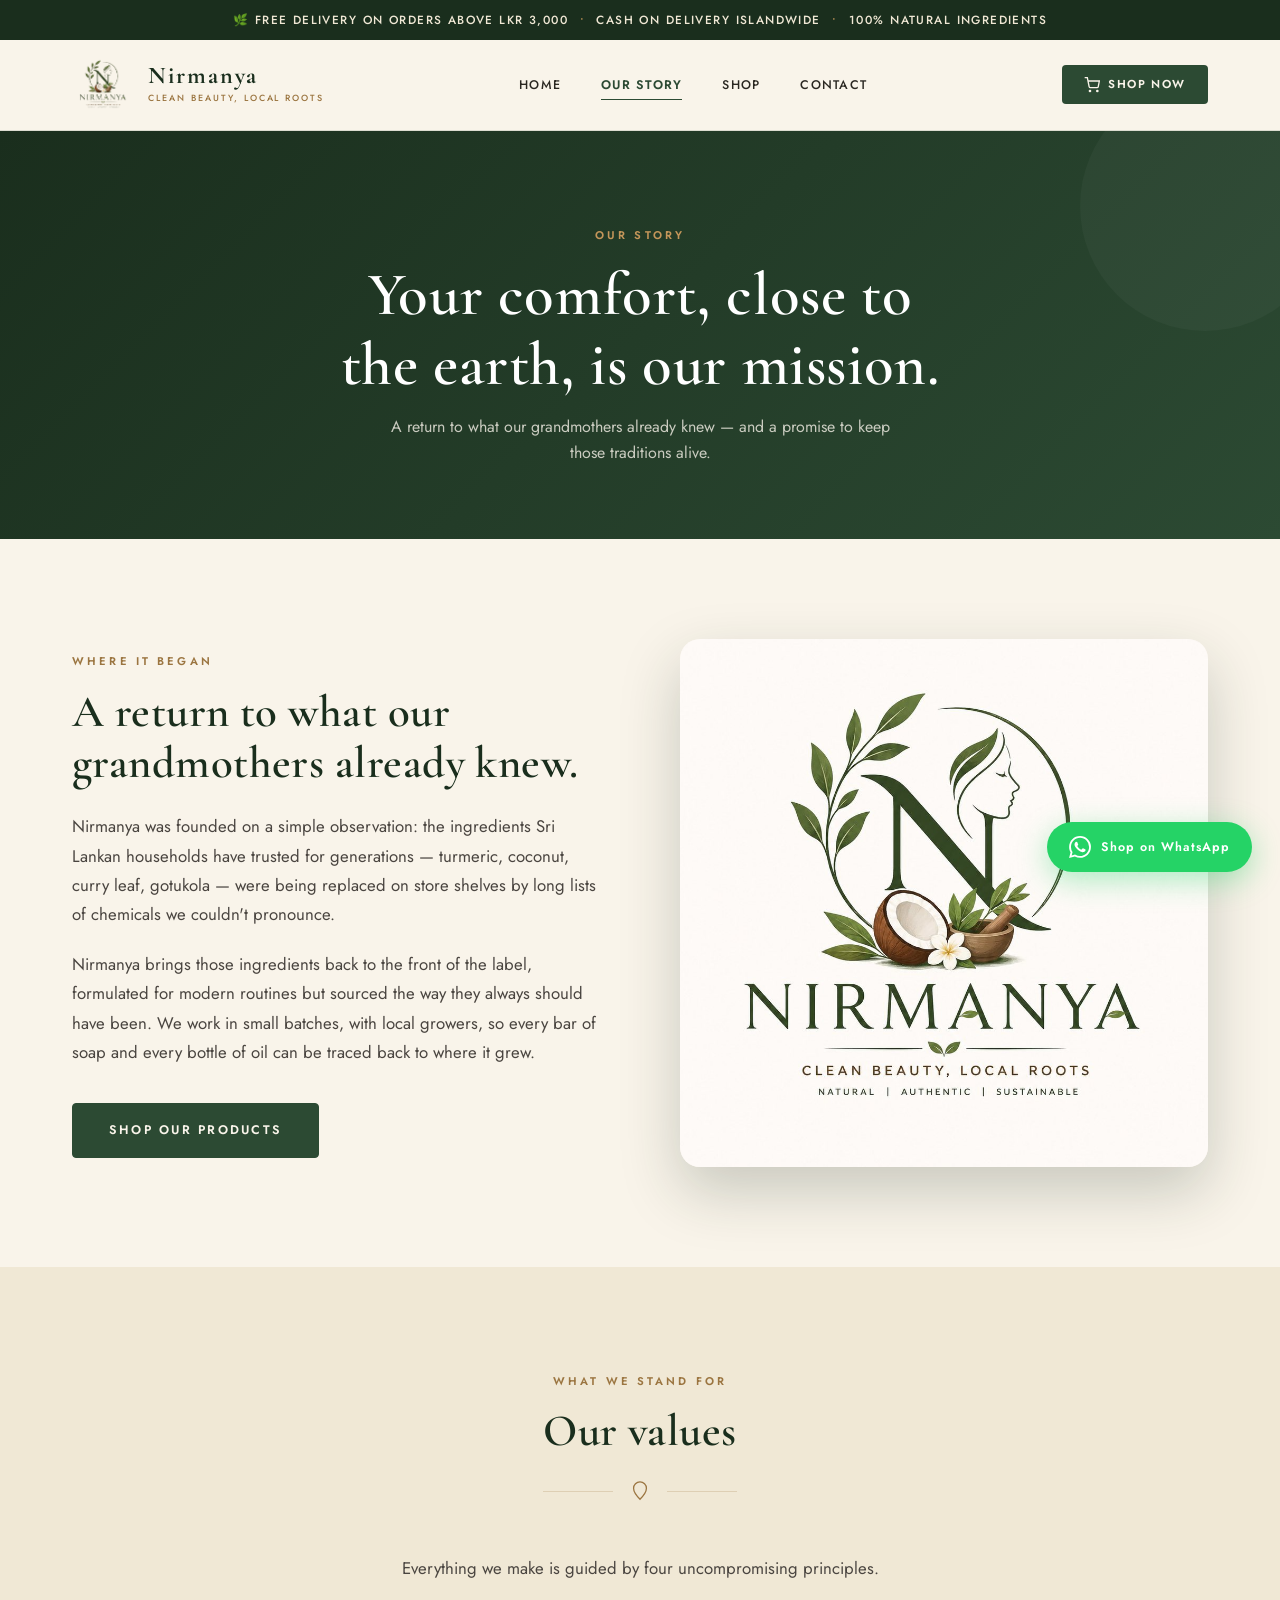
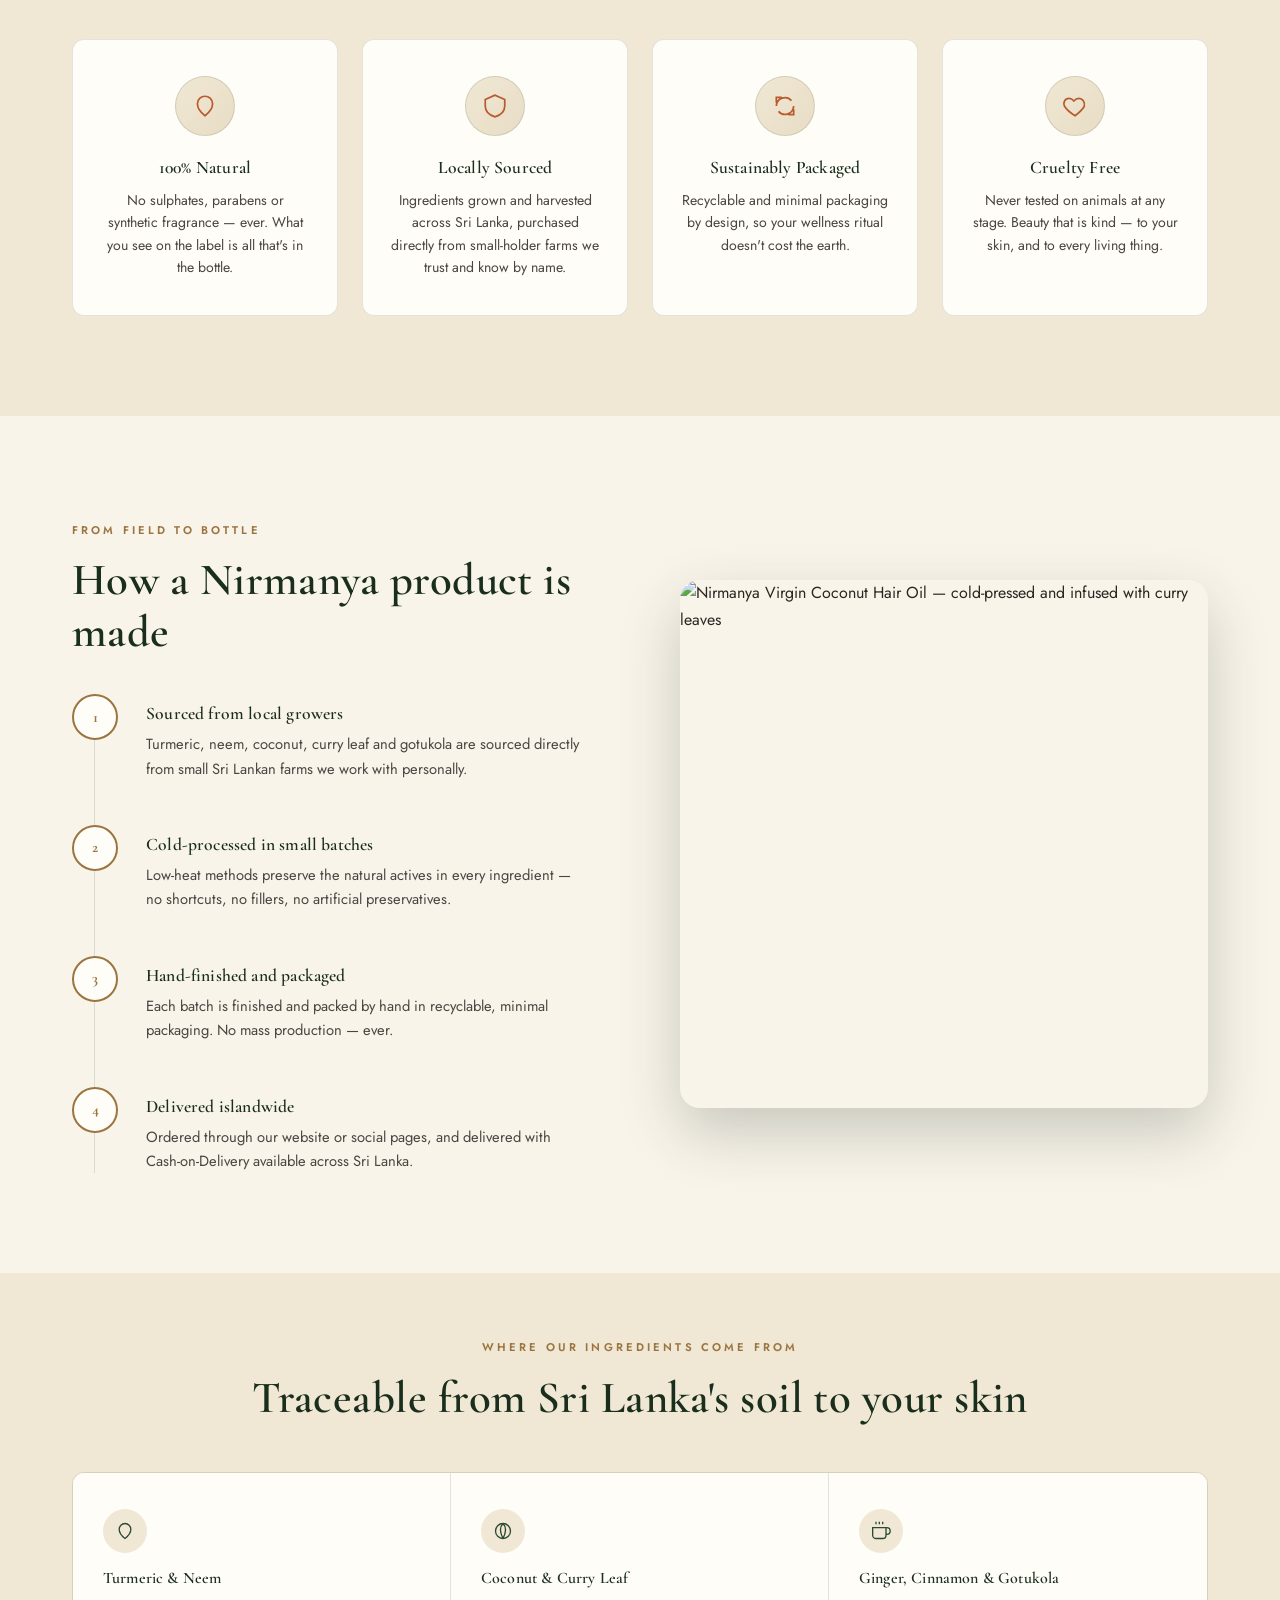
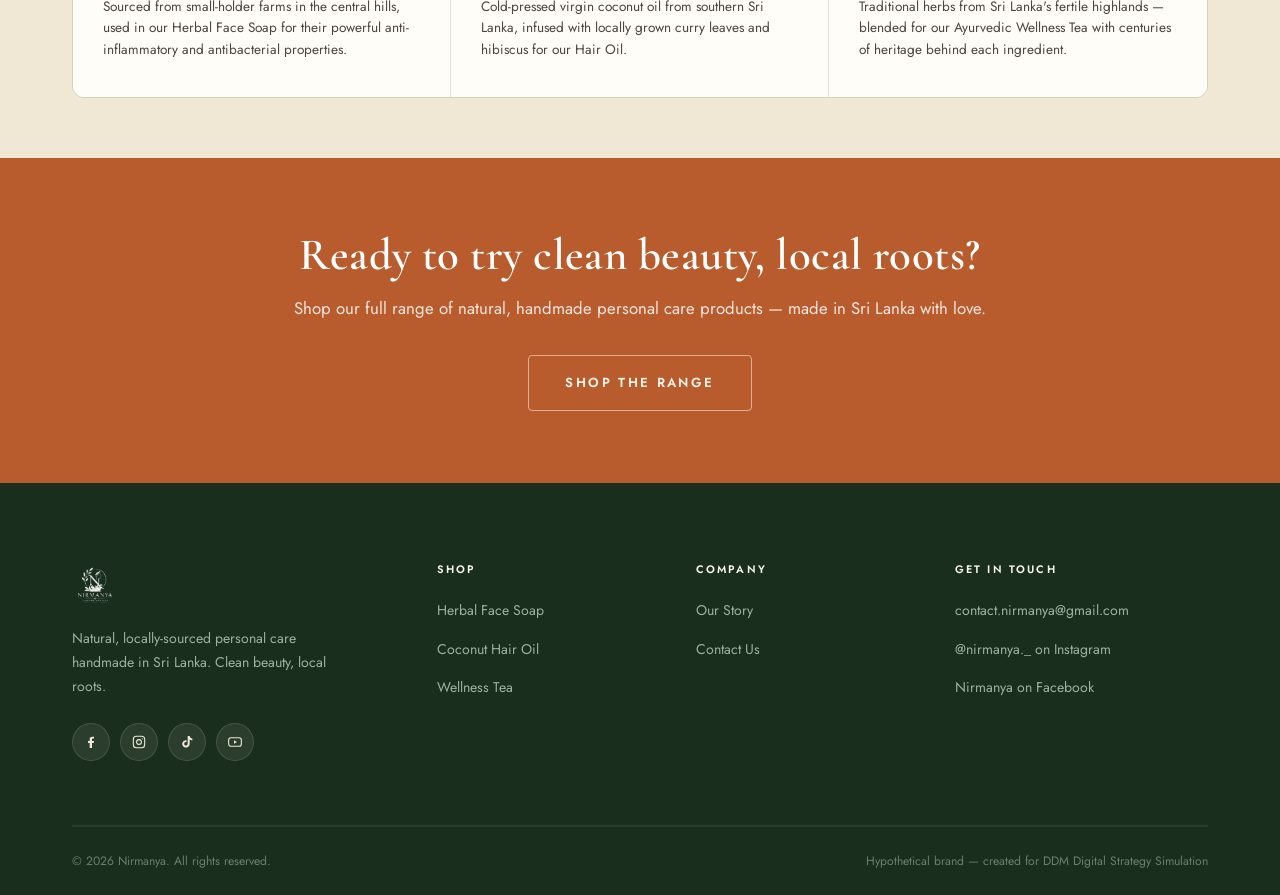
==== commit d6eb76b1: "Refresh about page imagery and HTML formatting Reformatted `about.html` for cleaner, consistently in" ====
--- a/about.html
+++ b/about.html
@@ -1,284 +1,343 @@
 <!DOCTYPE html>
 <html lang="en">
+
 <head>
-<meta charset="UTF-8">
-<meta name="viewport" content="width=device-width, initial-scale=1.0">
-<title>Our Story — Nirmanya | Natural Skincare Made in Sri Lanka</title>
-<meta name="description" content="Nirmanya's story — a Sri Lankan clean beauty brand rooted in honest, local ingredients. Learn how we bring traditional Sri Lankan botanical wisdom to modern skincare.">
-<link rel="preconnect" href="https://fonts.googleapis.com">
-<link href="https://fonts.googleapis.com/css2?family=Cormorant+Garamond:ital,wght@0,400;0,500;0,600;0,700;1,400;1,600&family=Jost:wght@300;400;500;600;700&display=swap" rel="stylesheet">
-<link rel="stylesheet" href="assets/styles.css">
+  <meta charset="UTF-8">
+  <meta name="viewport" content="width=device-width, initial-scale=1.0">
+  <title>Our Story — Nirmanya | Natural Skincare Made in Sri Lanka</title>
+  <meta name="description"
+    content="Nirmanya's story — a Sri Lankan clean beauty brand rooted in honest, local ingredients. Learn how we bring traditional Sri Lankan botanical wisdom to modern skincare.">
+  <link rel="preconnect" href="https://fonts.googleapis.com">
+  <link
+    href="https://fonts.googleapis.com/css2?family=Cormorant+Garamond:ital,wght@0,400;0,500;0,600;0,700;1,400;1,600&family=Jost:wght@300;400;500;600;700&display=swap"
+    rel="stylesheet">
+  <link rel="stylesheet" href="assets/styles.css">
 </head>
+
 <body>
 
-<!-- Announcement Bar -->
-<div class="announce-bar">
-  🌿 Free delivery on orders above LKR 3,000 <span>•</span> Cash on Delivery islandwide <span>•</span> 100% Natural Ingredients
-</div>
-
-<!-- Header -->
-<header class="site-header" id="site-header">
-  <div class="header-inner">
-    <a href="index.html" class="brand">
-      <img src="assets/images/logo.jpg" alt="Nirmanya logo">
-      <div class="brand-text">
-        <span class="brand-name">Nirmanya</span>
-        <span class="brand-tag">Clean Beauty, Local Roots</span>
-      </div>
-    </a>
-    <nav class="main-nav" id="main-nav">
-      <ul>
-        <li><a href="index.html">Home</a></li>
-        <li><a href="about.html" class="active">Our Story</a></li>
-        <li><a href="shop.html">Shop</a></li>
-        <li><a href="contact.html">Contact</a></li>
-      </ul>
-    </nav>
-    <div class="header-cta">
-      <a href="shop.html" class="header-shop-btn">
-        <svg width="16" height="16" viewBox="0 0 24 24" fill="none" stroke="currentColor" stroke-width="2"><circle cx="9" cy="21" r="1"/><circle cx="20" cy="21" r="1"/><path d="M1 1h4l2.68 13.39a2 2 0 0 0 2 1.61h9.72a2 2 0 0 0 2-1.61L23 6H6"/></svg>
-        Shop Now
+  <!-- Announcement Bar -->
+  <div class="announce-bar">
+    🌿 Free delivery on orders above LKR 3,000 <span>•</span> Cash on Delivery islandwide <span>•</span> 100% Natural
+    Ingredients
+  </div>
+
+  <!-- Header -->
+  <header class="site-header" id="site-header">
+    <div class="header-inner">
+      <a href="index.html" class="brand">
+        <img src="assets/images/logo.jpg" alt="Nirmanya logo">
+        <div class="brand-text">
+          <span class="brand-name">Nirmanya</span>
+          <span class="brand-tag">Clean Beauty, Local Roots</span>
+        </div>
       </a>
-      <button class="nav-toggle" id="nav-toggle" aria-label="Toggle menu" aria-expanded="false">
-        <span></span><span></span><span></span>
-      </button>
+      <nav class="main-nav" id="main-nav">
+        <ul>
+          <li><a href="index.html">Home</a></li>
+          <li><a href="about.html" class="active">Our Story</a></li>
+          <li><a href="shop.html">Shop</a></li>
+          <li><a href="contact.html">Contact</a></li>
+        </ul>
+      </nav>
+      <div class="header-cta">
+        <a href="shop.html" class="header-shop-btn">
+          <svg width="16" height="16" viewBox="0 0 24 24" fill="none" stroke="currentColor" stroke-width="2">
+            <circle cx="9" cy="21" r="1" />
+            <circle cx="20" cy="21" r="1" />
+            <path d="M1 1h4l2.68 13.39a2 2 0 0 0 2 1.61h9.72a2 2 0 0 0 2-1.61L23 6H6" />
+          </svg>
+          Shop Now
+        </a>
+        <button class="nav-toggle" id="nav-toggle" aria-label="Toggle menu" aria-expanded="false">
+          <span></span><span></span><span></span>
+        </button>
+      </div>
     </div>
-  </div>
-</header>
-
-<main>
-
-  <!-- PAGE HERO -->
-  <section class="page-hero">
+  </header>
+
+  <main>
+
+    <!-- PAGE HERO -->
+    <section class="page-hero">
+      <div class="container">
+        <span class="eyebrow">Our Story</span>
+        <h1>Your comfort, close to<br>the earth, is our mission.</h1>
+        <p>A return to what our grandmothers already knew — and a promise to keep those traditions alive.</p>
+      </div>
+    </section>
+
+    <!-- ORIGIN STORY -->
+    <section class="section">
+      <div class="container">
+        <div class="split">
+          <div data-reveal>
+            <span class="eyebrow">Where it began</span>
+            <h2>A return to what our grandmothers already knew.</h2>
+            <p class="lede" style="margin-bottom: 20px;">Nirmanya was founded on a simple observation: the ingredients
+              Sri Lankan households have trusted for generations — turmeric, coconut, curry leaf, gotukola — were being
+              replaced on store shelves by long lists of chemicals we couldn't pronounce.</p>
+            <p class="lede" style="margin-bottom: 36px;">Nirmanya brings those ingredients back to the front of the
+              label, formulated for modern routines but sourced the way they always should have been. We work in small
+              batches, with local growers, so every bar of soap and every bottle of oil can be traced back to where it
+              grew.</p>
+            <a href="shop.html" class="btn btn-primary">Shop Our Products</a>
+          </div>
+          <div class="split-img-wrap" data-reveal data-delay="200">
+            <img src="assets/images/hero-banner.jpg"
+              alt="Nirmanya Herbal Face Soap — natural ingredients sourced from Sri Lanka">
+
+          </div>
+        </div>
+      </div>
+    </section>
+
+    <!-- VALUES -->
+    <section class="values-section" id="values">
+      <div class="container">
+        <div class="center" data-reveal>
+          <span class="eyebrow">What We Stand For</span>
+          <h2>Our values</h2>
+          <div class="leaf-divider">
+            <svg viewBox="0 0 24 24" fill="none" stroke="currentColor" stroke-width="1.4">
+              <path d="M12 21C8 17 5 13 5 9a7 7 0 0 1 14 0c0 4-3 8-7 12Z" />
+            </svg>
+          </div>
+          <p class="lede">Everything we make is guided by four uncompromising principles.</p>
+        </div>
+        <div class="values-grid">
+          <div class="value-card" data-reveal data-delay="100">
+            <div class="value-icon">
+              <svg viewBox="0 0 24 24" fill="none" stroke="currentColor" stroke-width="1.6">
+                <path d="M12 21c-4-3-7-6.5-7-11a7 7 0 0 1 14 0c0 4.5-3 8-7 11Z" />
+              </svg>
+            </div>
+            <h4>100% Natural</h4>
+            <p>No sulphates, parabens or synthetic fragrance — ever. What you see on the label is all that's in the
+              bottle.</p>
+          </div>
+          <div class="value-card" data-reveal data-delay="200">
+            <div class="value-icon">
+              <svg viewBox="0 0 24 24" fill="none" stroke="currentColor" stroke-width="1.6">
+                <path d="M12 2 3 6v6c0 5 4 8.5 9 10 5-1.5 9-5 9-10V6Z" />
+              </svg>
+            </div>
+            <h4>Locally Sourced</h4>
+            <p>Ingredients grown and harvested across Sri Lanka, purchased directly from small-holder farms we trust and
+              know by name.</p>
+          </div>
+          <div class="value-card" data-reveal data-delay="300">
+            <div class="value-icon">
+              <svg viewBox="0 0 24 24" fill="none" stroke="currentColor" stroke-width="1.6">
+                <path d="M4 12a8 8 0 0 1 14-5M20 12a8 8 0 0 1-14 5M9 4H4v5M15 20h5v-5" />
+              </svg>
+            </div>
+            <h4>Sustainably Packaged</h4>
+            <p>Recyclable and minimal packaging by design, so your wellness ritual doesn't cost the earth.</p>
+          </div>
+          <div class="value-card" data-reveal data-delay="400">
+            <div class="value-icon">
+              <svg viewBox="0 0 24 24" fill="none" stroke="currentColor" stroke-width="1.6">
+                <path
+                  d="M12 21s-7-4.35-9.5-8.5C.5 8.5 3 5 6.5 5c2 0 3.5 1.2 4.5 2.4C12 6.2 13.5 5 15.5 5 19 5 21.5 8.5 20.5 12.5 18 16.65 12 21 12 21Z" />
+              </svg>
+            </div>
+            <h4>Cruelty Free</h4>
+            <p>Never tested on animals at any stage. Beauty that is kind — to your skin, and to every living thing.</p>
+          </div>
+        </div>
+      </div>
+    </section>
+
+    <!-- HOW IT'S MADE -->
+    <section class="section" id="process">
+      <div class="container">
+        <div class="split reverse">
+          <div class="split-img-wrap" data-reveal>
+            <img src="assets/images/products  - Copy.png"
+              alt="Nirmanya Virgin Coconut Hair Oil — cold-pressed and infused with curry leaves">
+          </div>
+          <div data-reveal data-delay="200">
+            <span class="eyebrow">From Field to Bottle</span>
+            <h2>How a Nirmanya product is made</h2>
+
+            <div class="timeline" style="margin-top: 36px;">
+              <div class="timeline-item">
+                <div class="timeline-dot">1</div>
+                <div class="timeline-content">
+                  <h4>Sourced from local growers</h4>
+                  <p>Turmeric, neem, coconut, curry leaf and gotukola are sourced directly from small Sri Lankan farms
+                    we work with personally.</p>
+                </div>
+              </div>
+              <div class="timeline-item">
+                <div class="timeline-dot">2</div>
+                <div class="timeline-content">
+                  <h4>Cold-processed in small batches</h4>
+                  <p>Low-heat methods preserve the natural actives in every ingredient — no shortcuts, no fillers, no
+                    artificial preservatives.</p>
+                </div>
+              </div>
+              <div class="timeline-item">
+                <div class="timeline-dot">3</div>
+                <div class="timeline-content">
+                  <h4>Hand-finished and packaged</h4>
+                  <p>Each batch is finished and packed by hand in recyclable, minimal packaging. No mass production —
+                    ever.</p>
+                </div>
+              </div>
+              <div class="timeline-item">
+                <div class="timeline-dot">4</div>
+                <div class="timeline-content">
+                  <h4>Delivered islandwide</h4>
+                  <p>Ordered through our website or social pages, and delivered with Cash-on-Delivery available across
+                    Sri Lanka.</p>
+                </div>
+              </div>
+            </div>
+          </div>
+        </div>
+      </div>
+    </section>
+
+    <!-- SOURCING -->
+    <section class="section-tight" style="background: var(--cream-2);" id="ingredients">
+      <div class="container">
+        <div class="center" data-reveal>
+          <span class="eyebrow">Where Our Ingredients Come From</span>
+          <h2>Traceable from Sri Lanka's soil to your skin</h2>
+        </div>
+        <div class="sourcing-strip" data-reveal>
+          <div class="sourcing-item">
+            <div class="sourcing-icon">
+              <svg viewBox="0 0 24 24" fill="none" stroke="currentColor" stroke-width="1.6">
+                <path d="M12 21c-4-3-7-6.5-7-11a7 7 0 0 1 14 0c0 4.5-3 8-7 11Z" />
+              </svg>
+            </div>
+            <h4>Turmeric &amp; Neem</h4>
+            <p>Sourced from small-holder farms in the central hills, used in our Herbal Face Soap for their powerful
+              anti-inflammatory and antibacterial properties.</p>
+          </div>
+          <div class="sourcing-item">
+            <div class="sourcing-icon">
+              <svg viewBox="0 0 24 24" fill="none" stroke="currentColor" stroke-width="1.6">
+                <circle cx="12" cy="12" r="9" />
+                <path d="M12 3c-4 4-4 10 0 18M12 3c4 4 4 10 0 18" />
+              </svg>
+            </div>
+            <h4>Coconut &amp; Curry Leaf</h4>
+            <p>Cold-pressed virgin coconut oil from southern Sri Lanka, infused with locally grown curry leaves and
+              hibiscus for our Hair Oil.</p>
+          </div>
+          <div class="sourcing-item">
+            <div class="sourcing-icon">
+              <svg viewBox="0 0 24 24" fill="none" stroke="currentColor" stroke-width="1.6">
+                <path d="M18 8h1a4 4 0 0 1 0 8h-1" />
+                <path d="M2 8h16v9a4 4 0 0 1-4 4H6a4 4 0 0 1-4-4V8z" />
+                <line x1="6" y1="1" x2="6" y2="4" />
+                <line x1="10" y1="1" x2="10" y2="4" />
+                <line x1="14" y1="1" x2="14" y2="4" />
+              </svg>
+            </div>
+            <h4>Ginger, Cinnamon &amp; Gotukola</h4>
+            <p>Traditional herbs from Sri Lanka's fertile highlands — blended for our Ayurvedic Wellness Tea with
+              centuries of heritage behind each ingredient.</p>
+          </div>
+        </div>
+      </div>
+    </section>
+
+    <!-- SHOP CTA -->
+    <section class="cta-banner">
+      <div class="container" data-reveal>
+        <h2>Ready to try clean beauty, local roots?</h2>
+        <p>Shop our full range of natural, handmade personal care products — made in Sri Lanka with love.</p>
+        <a href="shop.html" class="btn btn-outline-cream" style="font-size: 0.82rem;">Shop the Range</a>
+      </div>
+    </section>
+
+  </main>
+
+  <!-- Footer -->
+  <footer class="site-footer">
     <div class="container">
-      <span class="eyebrow">Our Story</span>
-      <h1>Your comfort, close to<br>the earth, is our mission.</h1>
-      <p>A return to what our grandmothers already knew — and a promise to keep those traditions alive.</p>
+      <div class="footer-top">
+        <div class="footer-brand">
+          <img src="assets/images/logo.jpg" alt="Nirmanya logo">
+          <p>Natural, locally-sourced personal care handmade in Sri Lanka. Clean beauty, local roots.</p>
+          <div class="footer-social">
+            <a href="https://www.facebook.com/share/1JqNuU6xGh/?mibextid=wwXIfr" target="_blank" rel="noopener"
+              aria-label="Facebook">
+              <svg viewBox="0 0 24 24" fill="currentColor" width="16" height="16">
+                <path
+                  d="M13.5 21v-7.5h2.5l.5-3H13.5V8.2c0-.9.3-1.5 1.6-1.5H16.5V4.1C16.1 4 15 4 13.9 4 11.5 4 10 5.4 10 8v2.5H7.5v3H10V21h3.5Z" />
+              </svg>
+            </a>
+            <a href="https://www.instagram.com/nirmanya._/" target="_blank" rel="noopener" aria-label="Instagram">
+              <svg viewBox="0 0 24 24" fill="none" stroke="currentColor" stroke-width="1.6" width="16" height="16">
+                <rect x="3.5" y="3.5" width="17" height="17" rx="4.5" />
+                <circle cx="12" cy="12" r="3.6" />
+                <circle cx="16.8" cy="7.2" r="0.9" fill="currentColor" stroke="none" />
+              </svg>
+            </a>
+            <a href="https://www.tiktok.com/@nirmanya_26" target="_blank" rel="noopener" aria-label="TikTok">
+              <svg viewBox="0 0 24 24" fill="currentColor" width="16" height="16">
+                <path
+                  d="M16 3c.4 2 1.9 3.4 4 3.7v2.9c-1.4 0-2.8-.4-4-1.2v6.4a5.6 5.6 0 1 1-4.8-5.5v3a2.6 2.6 0 1 0 1.8 2.5V3H16Z" />
+              </svg>
+            </a>
+            <a href="https://youtube.com/@nirmanya-26" target="_blank" rel="noopener" aria-label="YouTube">
+              <svg viewBox="0 0 24 24" fill="none" stroke="currentColor" stroke-width="1.6" width="16" height="16">
+                <rect x="2.5" y="5.5" width="19" height="13" rx="3.5" />
+                <path d="M10.5 9.5v5l4.5-2.5Z" fill="currentColor" stroke="none" />
+              </svg>
+            </a>
+          </div>
+        </div>
+        <div class="footer-col">
+          <h5>Shop</h5>
+          <ul>
+            <li><a href="shop.html#soap">Herbal Face Soap</a></li>
+            <li><a href="shop.html#hairoil">Coconut Hair Oil</a></li>
+            <li><a href="shop.html#tea">Wellness Tea</a></li>
+          </ul>
+        </div>
+        <div class="footer-col">
+          <h5>Company</h5>
+          <ul>
+            <li><a href="about.html">Our Story</a></li>
+            <li><a href="contact.html">Contact Us</a></li>
+          </ul>
+        </div>
+        <div class="footer-col">
+          <h5>Get in Touch</h5>
+          <ul>
+            <li><a href="mailto:contact.nirmanya@gmail.com">contact.nirmanya@gmail.com</a></li>
+            <li><a href="https://www.instagram.com/nirmanya._/" target="_blank" rel="noopener">@nirmanya._ on
+                Instagram</a></li>
+            <li><a href="https://www.facebook.com/share/1JqNuU6xGh/" target="_blank" rel="noopener">Nirmanya on
+                Facebook</a></li>
+          </ul>
+        </div>
+      </div>
+      <div class="footer-bottom">
+        <span>© <span id="year"></span> Nirmanya. All rights reserved.</span>
+        <span>Hypothetical brand — created for DDM Digital Strategy Simulation</span>
+      </div>
     </div>
-  </section>
-
-  <!-- ORIGIN STORY -->
-  <section class="section">
-    <div class="container">
-      <div class="split">
-        <div data-reveal>
-          <span class="eyebrow">Where it began</span>
-          <h2>A return to what our grandmothers already knew.</h2>
-          <p class="lede" style="margin-bottom: 20px;">Nirmanya was founded on a simple observation: the ingredients Sri Lankan households have trusted for generations — turmeric, coconut, curry leaf, gotukola — were being replaced on store shelves by long lists of chemicals we couldn't pronounce.</p>
-          <p class="lede" style="margin-bottom: 36px;">Nirmanya brings those ingredients back to the front of the label, formulated for modern routines but sourced the way they always should have been. We work in small batches, with local growers, so every bar of soap and every bottle of oil can be traced back to where it grew.</p>
-          <a href="shop.html" class="btn btn-primary">Shop Our Products</a>
-        </div>
-        <div class="split-img-wrap" data-reveal data-delay="200">
-          <img src="assets/images/product-soap.jpg" alt="Nirmanya Herbal Face Soap — natural ingredients sourced from Sri Lanka">
-          <div class="split-img-badge">
-            <strong>🇱🇰</strong>
-            <span>Made in<br>Sri Lanka</span>
-          </div>
-        </div>
-      </div>
-    </div>
-  </section>
-
-  <!-- VALUES -->
-  <section class="values-section" id="values">
-    <div class="container">
-      <div class="center" data-reveal>
-        <span class="eyebrow">What We Stand For</span>
-        <h2>Our values</h2>
-        <div class="leaf-divider">
-          <svg viewBox="0 0 24 24" fill="none" stroke="currentColor" stroke-width="1.4"><path d="M12 21C8 17 5 13 5 9a7 7 0 0 1 14 0c0 4-3 8-7 12Z"/></svg>
-        </div>
-        <p class="lede">Everything we make is guided by four uncompromising principles.</p>
-      </div>
-      <div class="values-grid">
-        <div class="value-card" data-reveal data-delay="100">
-          <div class="value-icon">
-            <svg viewBox="0 0 24 24" fill="none" stroke="currentColor" stroke-width="1.6"><path d="M12 21c-4-3-7-6.5-7-11a7 7 0 0 1 14 0c0 4.5-3 8-7 11Z"/></svg>
-          </div>
-          <h4>100% Natural</h4>
-          <p>No sulphates, parabens or synthetic fragrance — ever. What you see on the label is all that's in the bottle.</p>
-        </div>
-        <div class="value-card" data-reveal data-delay="200">
-          <div class="value-icon">
-            <svg viewBox="0 0 24 24" fill="none" stroke="currentColor" stroke-width="1.6"><path d="M12 2 3 6v6c0 5 4 8.5 9 10 5-1.5 9-5 9-10V6Z"/></svg>
-          </div>
-          <h4>Locally Sourced</h4>
-          <p>Ingredients grown and harvested across Sri Lanka, purchased directly from small-holder farms we trust and know by name.</p>
-        </div>
-        <div class="value-card" data-reveal data-delay="300">
-          <div class="value-icon">
-            <svg viewBox="0 0 24 24" fill="none" stroke="currentColor" stroke-width="1.6"><path d="M4 12a8 8 0 0 1 14-5M20 12a8 8 0 0 1-14 5M9 4H4v5M15 20h5v-5"/></svg>
-          </div>
-          <h4>Sustainably Packaged</h4>
-          <p>Recyclable and minimal packaging by design, so your wellness ritual doesn't cost the earth.</p>
-        </div>
-        <div class="value-card" data-reveal data-delay="400">
-          <div class="value-icon">
-            <svg viewBox="0 0 24 24" fill="none" stroke="currentColor" stroke-width="1.6"><path d="M12 21s-7-4.35-9.5-8.5C.5 8.5 3 5 6.5 5c2 0 3.5 1.2 4.5 2.4C12 6.2 13.5 5 15.5 5 19 5 21.5 8.5 20.5 12.5 18 16.65 12 21 12 21Z"/></svg>
-          </div>
-          <h4>Cruelty Free</h4>
-          <p>Never tested on animals at any stage. Beauty that is kind — to your skin, and to every living thing.</p>
-        </div>
-      </div>
-    </div>
-  </section>
-
-  <!-- HOW IT'S MADE -->
-  <section class="section" id="process">
-    <div class="container">
-      <div class="split reverse">
-        <div class="split-img-wrap" data-reveal>
-          <img src="assets/images/product-hairoil.jpg" alt="Nirmanya Virgin Coconut Hair Oil — cold-pressed and infused with curry leaves">
-          <div class="split-img-badge">
-            <strong>Small</strong>
-            <span>Batch<br>Crafted</span>
-          </div>
-        </div>
-        <div data-reveal data-delay="200">
-          <span class="eyebrow">From Field to Bottle</span>
-          <h2>How a Nirmanya product is made</h2>
-
-          <div class="timeline" style="margin-top: 36px;">
-            <div class="timeline-item">
-              <div class="timeline-dot">1</div>
-              <div class="timeline-content">
-                <h4>Sourced from local growers</h4>
-                <p>Turmeric, neem, coconut, curry leaf and gotukola are sourced directly from small Sri Lankan farms we work with personally.</p>
-              </div>
-            </div>
-            <div class="timeline-item">
-              <div class="timeline-dot">2</div>
-              <div class="timeline-content">
-                <h4>Cold-processed in small batches</h4>
-                <p>Low-heat methods preserve the natural actives in every ingredient — no shortcuts, no fillers, no artificial preservatives.</p>
-              </div>
-            </div>
-            <div class="timeline-item">
-              <div class="timeline-dot">3</div>
-              <div class="timeline-content">
-                <h4>Hand-finished and packaged</h4>
-                <p>Each batch is finished and packed by hand in recyclable, minimal packaging. No mass production — ever.</p>
-              </div>
-            </div>
-            <div class="timeline-item">
-              <div class="timeline-dot">4</div>
-              <div class="timeline-content">
-                <h4>Delivered islandwide</h4>
-                <p>Ordered through our website or social pages, and delivered with Cash-on-Delivery available across Sri Lanka.</p>
-              </div>
-            </div>
-          </div>
-        </div>
-      </div>
-    </div>
-  </section>
-
-  <!-- SOURCING -->
-  <section class="section-tight" style="background: var(--cream-2);" id="ingredients">
-    <div class="container">
-      <div class="center" data-reveal>
-        <span class="eyebrow">Where Our Ingredients Come From</span>
-        <h2>Traceable from Sri Lanka's soil to your skin</h2>
-      </div>
-      <div class="sourcing-strip" data-reveal>
-        <div class="sourcing-item">
-          <div class="sourcing-icon">
-            <svg viewBox="0 0 24 24" fill="none" stroke="currentColor" stroke-width="1.6"><path d="M12 21c-4-3-7-6.5-7-11a7 7 0 0 1 14 0c0 4.5-3 8-7 11Z"/></svg>
-          </div>
-          <h4>Turmeric &amp; Neem</h4>
-          <p>Sourced from small-holder farms in the central hills, used in our Herbal Face Soap for their powerful anti-inflammatory and antibacterial properties.</p>
-        </div>
-        <div class="sourcing-item">
-          <div class="sourcing-icon">
-            <svg viewBox="0 0 24 24" fill="none" stroke="currentColor" stroke-width="1.6"><circle cx="12" cy="12" r="9"/><path d="M12 3c-4 4-4 10 0 18M12 3c4 4 4 10 0 18"/></svg>
-          </div>
-          <h4>Coconut &amp; Curry Leaf</h4>
-          <p>Cold-pressed virgin coconut oil from southern Sri Lanka, infused with locally grown curry leaves and hibiscus for our Hair Oil.</p>
-        </div>
-        <div class="sourcing-item">
-          <div class="sourcing-icon">
-            <svg viewBox="0 0 24 24" fill="none" stroke="currentColor" stroke-width="1.6"><path d="M18 8h1a4 4 0 0 1 0 8h-1"/><path d="M2 8h16v9a4 4 0 0 1-4 4H6a4 4 0 0 1-4-4V8z"/><line x1="6" y1="1" x2="6" y2="4"/><line x1="10" y1="1" x2="10" y2="4"/><line x1="14" y1="1" x2="14" y2="4"/></svg>
-          </div>
-          <h4>Ginger, Cinnamon &amp; Gotukola</h4>
-          <p>Traditional herbs from Sri Lanka's fertile highlands — blended for our Ayurvedic Wellness Tea with centuries of heritage behind each ingredient.</p>
-        </div>
-      </div>
-    </div>
-  </section>
-
-  <!-- SHOP CTA -->
-  <section class="cta-banner">
-    <div class="container" data-reveal>
-      <h2>Ready to try clean beauty, local roots?</h2>
-      <p>Shop our full range of natural, handmade personal care products — made in Sri Lanka with love.</p>
-      <a href="shop.html" class="btn btn-outline-cream" style="font-size: 0.82rem;">Shop the Range</a>
-    </div>
-  </section>
-
-</main>
-
-<!-- Footer -->
-<footer class="site-footer">
-  <div class="container">
-    <div class="footer-top">
-      <div class="footer-brand">
-        <img src="assets/images/logo.jpg" alt="Nirmanya logo">
-        <p>Natural, locally-sourced personal care handmade in Sri Lanka. Clean beauty, local roots.</p>
-        <div class="footer-social">
-          <a href="https://www.facebook.com/share/1JqNuU6xGh/?mibextid=wwXIfr" target="_blank" rel="noopener" aria-label="Facebook">
-            <svg viewBox="0 0 24 24" fill="currentColor" width="16" height="16"><path d="M13.5 21v-7.5h2.5l.5-3H13.5V8.2c0-.9.3-1.5 1.6-1.5H16.5V4.1C16.1 4 15 4 13.9 4 11.5 4 10 5.4 10 8v2.5H7.5v3H10V21h3.5Z"/></svg>
-          </a>
-          <a href="https://www.instagram.com/nirmanya._/" target="_blank" rel="noopener" aria-label="Instagram">
-            <svg viewBox="0 0 24 24" fill="none" stroke="currentColor" stroke-width="1.6" width="16" height="16"><rect x="3.5" y="3.5" width="17" height="17" rx="4.5"/><circle cx="12" cy="12" r="3.6"/><circle cx="16.8" cy="7.2" r="0.9" fill="currentColor" stroke="none"/></svg>
-          </a>
-          <a href="https://www.tiktok.com/@nirmanya_26" target="_blank" rel="noopener" aria-label="TikTok">
-            <svg viewBox="0 0 24 24" fill="currentColor" width="16" height="16"><path d="M16 3c.4 2 1.9 3.4 4 3.7v2.9c-1.4 0-2.8-.4-4-1.2v6.4a5.6 5.6 0 1 1-4.8-5.5v3a2.6 2.6 0 1 0 1.8 2.5V3H16Z"/></svg>
-          </a>
-          <a href="https://youtube.com/@nirmanya-26" target="_blank" rel="noopener" aria-label="YouTube">
-            <svg viewBox="0 0 24 24" fill="none" stroke="currentColor" stroke-width="1.6" width="16" height="16"><rect x="2.5" y="5.5" width="19" height="13" rx="3.5"/><path d="M10.5 9.5v5l4.5-2.5Z" fill="currentColor" stroke="none"/></svg>
-          </a>
-        </div>
-      </div>
-      <div class="footer-col">
-        <h5>Shop</h5>
-        <ul>
-          <li><a href="shop.html#soap">Herbal Face Soap</a></li>
-          <li><a href="shop.html#hairoil">Coconut Hair Oil</a></li>
-          <li><a href="shop.html#tea">Wellness Tea</a></li>
-        </ul>
-      </div>
-      <div class="footer-col">
-        <h5>Company</h5>
-        <ul>
-          <li><a href="about.html">Our Story</a></li>
-          <li><a href="contact.html">Contact Us</a></li>
-        </ul>
-      </div>
-      <div class="footer-col">
-        <h5>Get in Touch</h5>
-        <ul>
-          <li><a href="mailto:contact.nirmanya@gmail.com">contact.nirmanya@gmail.com</a></li>
-          <li><a href="https://www.instagram.com/nirmanya._/" target="_blank" rel="noopener">@nirmanya._ on Instagram</a></li>
-          <li><a href="https://www.facebook.com/share/1JqNuU6xGh/" target="_blank" rel="noopener">Nirmanya on Facebook</a></li>
-        </ul>
-      </div>
-    </div>
-    <div class="footer-bottom">
-      <span>© <span id="year"></span> Nirmanya. All rights reserved.</span>
-      <span>Hypothetical brand — created for DDM Digital Strategy Simulation</span>
-    </div>
-  </div>
-</footer>
-
-<!-- WhatsApp Button -->
-<a href="https://wa.me/94000000000?text=Hi%20Nirmanya!%20I%27d%20like%20to%20order%20a%20product."
-   class="whatsapp-btn" target="_blank" rel="noopener" aria-label="Chat on WhatsApp">
-  <svg viewBox="0 0 24 24" fill="currentColor">
-    <path d="M17.472 14.382c-.297-.149-1.758-.867-2.03-.967-.273-.099-.471-.148-.67.15-.197.297-.767.966-.94 1.164-.173.199-.347.223-.644.075-.297-.15-1.255-.463-2.39-1.475-.883-.788-1.48-1.761-1.653-2.059-.173-.297-.018-.458.13-.606.134-.133.298-.347.446-.52.149-.174.198-.298.298-.497.099-.198.05-.371-.025-.52-.075-.149-.669-1.612-.916-2.207-.242-.579-.487-.5-.669-.51-.173-.008-.371-.01-.57-.01-.198 0-.52.074-.792.372-.272.297-1.04 1.016-1.04 2.479 0 1.462 1.065 2.875 1.213 3.074.149.198 2.096 3.2 5.077 4.487.709.306 1.262.489 1.694.625.712.227 1.36.195 1.871.118.571-.085 1.758-.719 2.006-1.413.248-.694.248-1.289.173-1.413-.074-.124-.272-.198-.57-.347m-5.421 7.403h-.004a9.87 9.87 0 0 1-5.031-1.378l-.361-.214-3.741.982.998-3.648-.235-.374a9.86 9.86 0 0 1-1.51-5.26c.001-5.45 4.436-9.884 9.888-9.884 2.64 0 5.122 1.03 6.988 2.898a9.825 9.825 0 0 1 2.893 6.994c-.003 5.45-4.437 9.884-9.885 9.884m8.413-18.297A11.815 11.815 0 0 0 12.05 0C5.495 0 .16 5.335.157 11.892c0 2.096.547 4.142 1.588 5.945L.057 24l6.305-1.654a11.882 11.882 0 0 0 5.683 1.448h.005c6.554 0 11.89-5.335 11.893-11.893a11.821 11.821 0 0 0-3.48-8.413Z"/>
-  </svg>
-  <span class="wa-text">Shop on WhatsApp</span>
-</a>
-
-<script src="assets/script.js"></script>
+  </footer>
+
+  <!-- WhatsApp Button -->
+  <a href="https://wa.me/94000000000?text=Hi%20Nirmanya!%20I%27d%20like%20to%20order%20a%20product."
+    class="whatsapp-btn" target="_blank" rel="noopener" aria-label="Chat on WhatsApp">
+    <svg viewBox="0 0 24 24" fill="currentColor">
+      <path
+        d="M17.472 14.382c-.297-.149-1.758-.867-2.03-.967-.273-.099-.471-.148-.67.15-.197.297-.767.966-.94 1.164-.173.199-.347.223-.644.075-.297-.15-1.255-.463-2.39-1.475-.883-.788-1.48-1.761-1.653-2.059-.173-.297-.018-.458.13-.606.134-.133.298-.347.446-.52.149-.174.198-.298.298-.497.099-.198.05-.371-.025-.52-.075-.149-.669-1.612-.916-2.207-.242-.579-.487-.5-.669-.51-.173-.008-.371-.01-.57-.01-.198 0-.52.074-.792.372-.272.297-1.04 1.016-1.04 2.479 0 1.462 1.065 2.875 1.213 3.074.149.198 2.096 3.2 5.077 4.487.709.306 1.262.489 1.694.625.712.227 1.36.195 1.871.118.571-.085 1.758-.719 2.006-1.413.248-.694.248-1.289.173-1.413-.074-.124-.272-.198-.57-.347m-5.421 7.403h-.004a9.87 9.87 0 0 1-5.031-1.378l-.361-.214-3.741.982.998-3.648-.235-.374a9.86 9.86 0 0 1-1.51-5.26c.001-5.45 4.436-9.884 9.888-9.884 2.64 0 5.122 1.03 6.988 2.898a9.825 9.825 0 0 1 2.893 6.994c-.003 5.45-4.437 9.884-9.885 9.884m8.413-18.297A11.815 11.815 0 0 0 12.05 0C5.495 0 .16 5.335.157 11.892c0 2.096.547 4.142 1.588 5.945L.057 24l6.305-1.654a11.882 11.882 0 0 0 5.683 1.448h.005c6.554 0 11.89-5.335 11.893-11.893a11.821 11.821 0 0 0-3.48-8.413Z" />
+    </svg>
+    <span class="wa-text">Shop on WhatsApp</span>
+  </a>
+
+  <script src="assets/script.js"></script>
 </body>
-</html>
+
+</html>
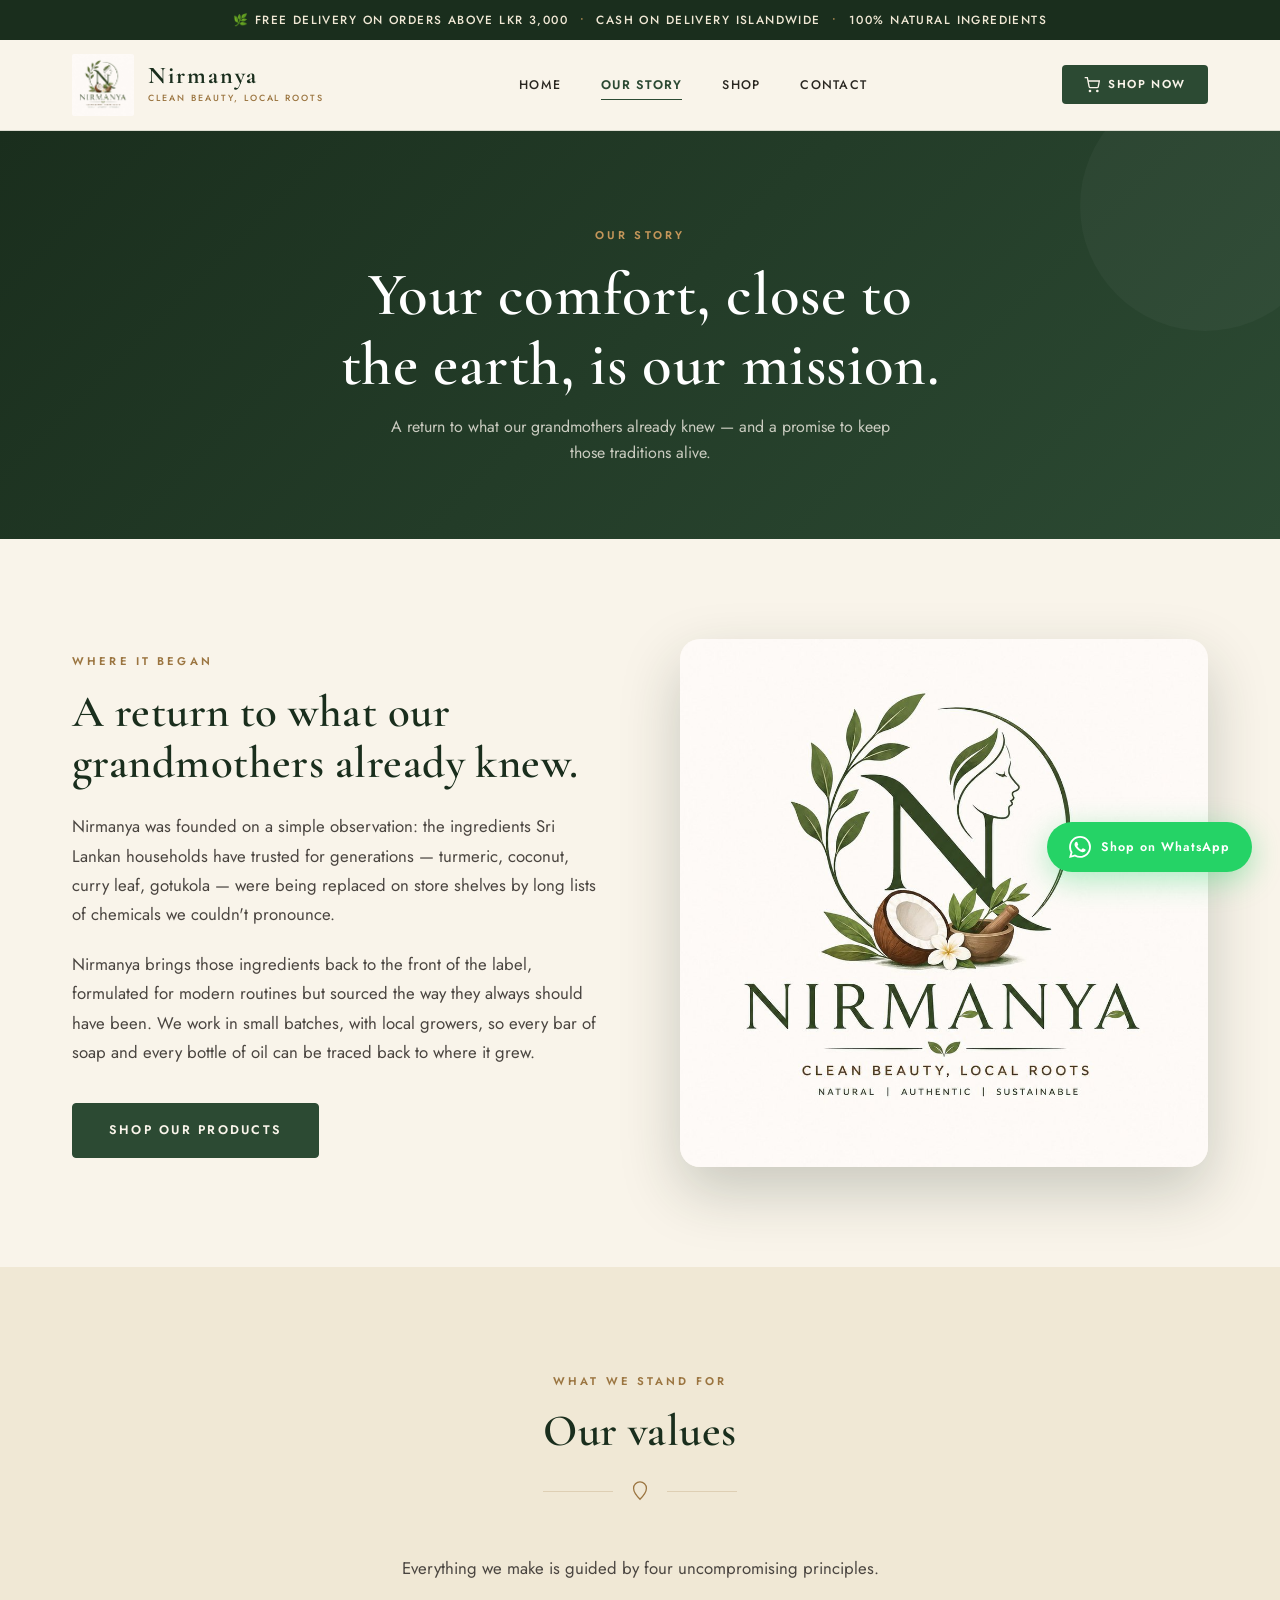
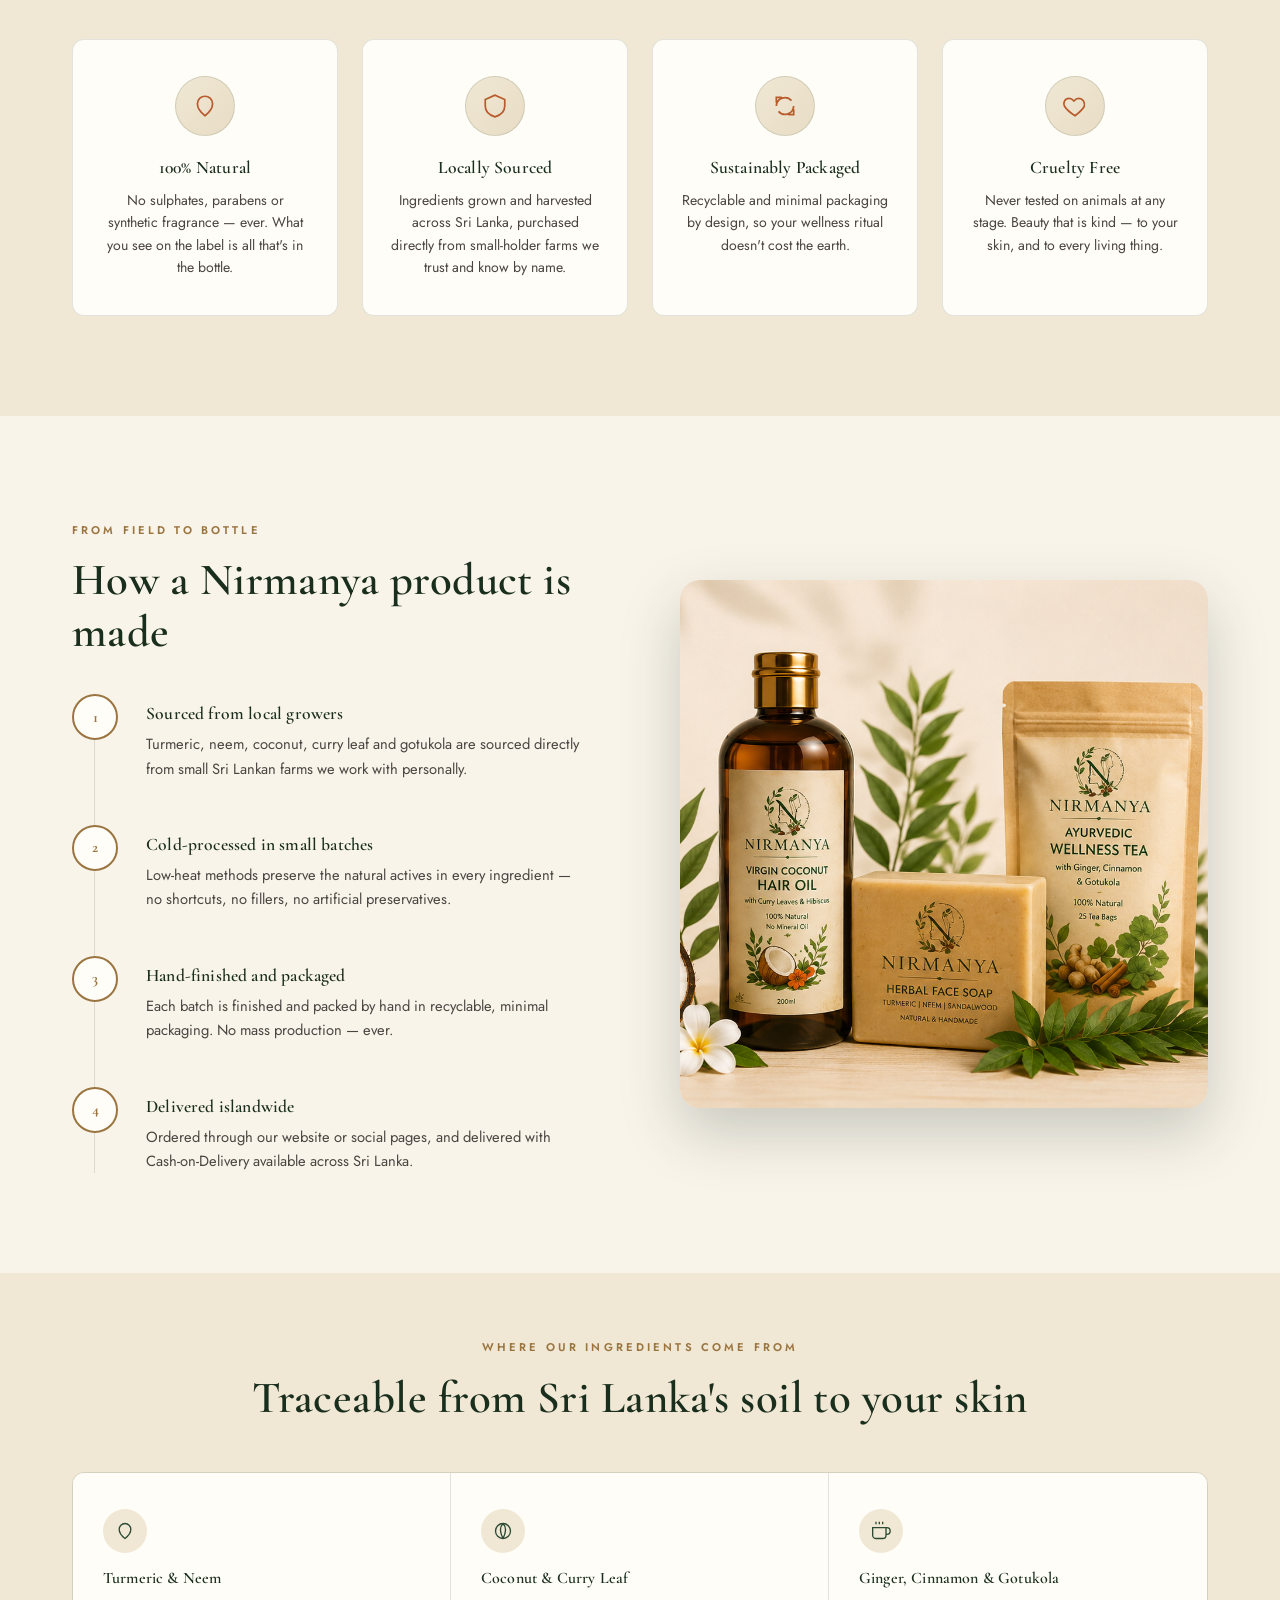
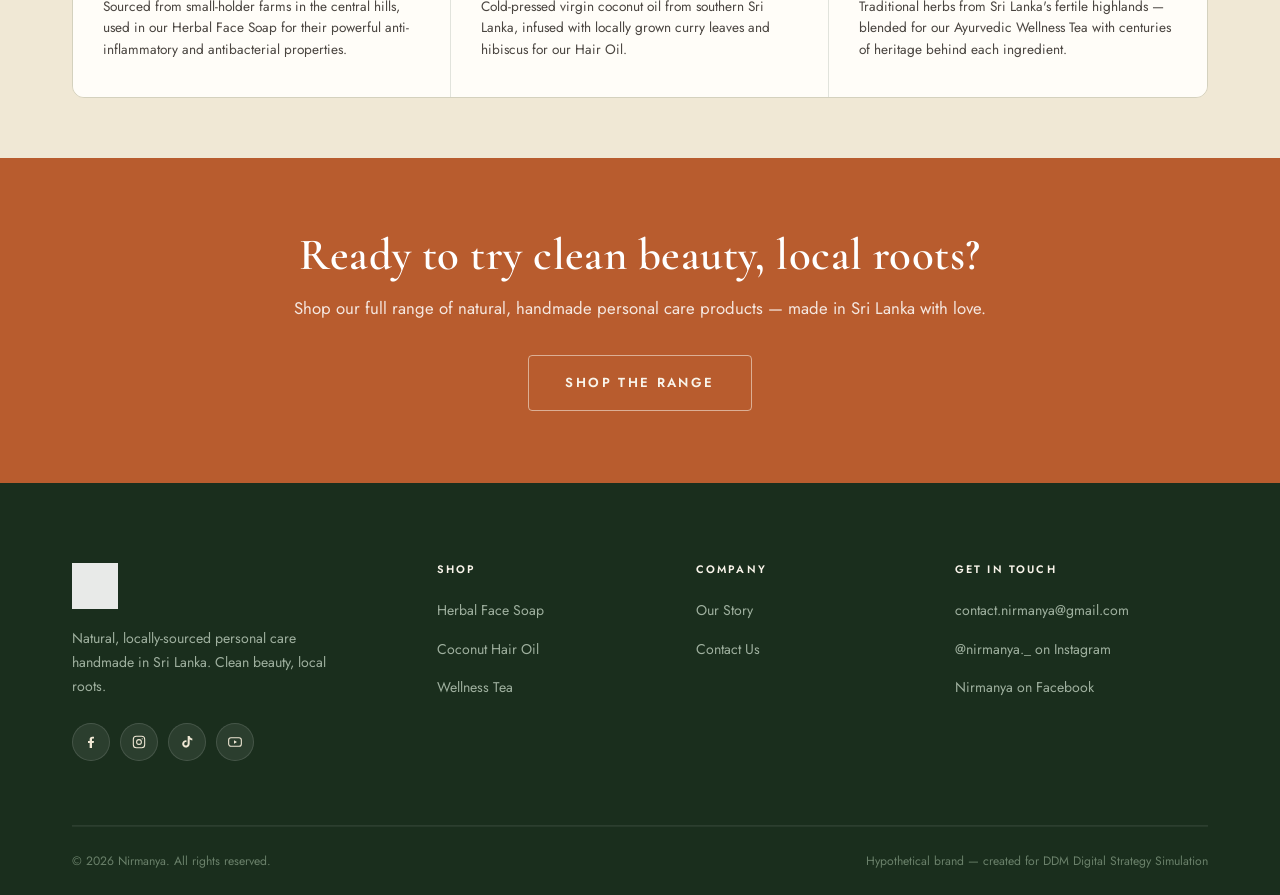
==== commit 5516da79: "Use hero banner for favicon and site branding Added favicon and apple-touch-icon links pointing to `" ====
--- a/about.html
+++ b/about.html
@@ -5,6 +5,8 @@
   <meta charset="UTF-8">
   <meta name="viewport" content="width=device-width, initial-scale=1.0">
   <title>Our Story — Nirmanya | Natural Skincare Made in Sri Lanka</title>
+  <link rel="icon" type="image/jpeg" href="assets/images/hero-banner.jpg">
+  <link rel="apple-touch-icon" href="assets/images/hero-banner.jpg">
   <meta name="description"
     content="Nirmanya's story — a Sri Lankan clean beauty brand rooted in honest, local ingredients. Learn how we bring traditional Sri Lankan botanical wisdom to modern skincare.">
   <link rel="preconnect" href="https://fonts.googleapis.com">
@@ -26,7 +28,7 @@
   <header class="site-header" id="site-header">
     <div class="header-inner">
       <a href="index.html" class="brand">
-        <img src="assets/images/logo.jpg" alt="Nirmanya logo">
+        <img src="assets/images/hero-banner.jpg" alt="Nirmanya logo">
         <div class="brand-text">
           <span class="brand-name">Nirmanya</span>
           <span class="brand-tag">Clean Beauty, Local Roots</span>
@@ -263,7 +265,7 @@
     <div class="container">
       <div class="footer-top">
         <div class="footer-brand">
-          <img src="assets/images/logo.jpg" alt="Nirmanya logo">
+          <img src="assets/images/hero-banner.jpg" alt="Nirmanya logo">
           <p>Natural, locally-sourced personal care handmade in Sri Lanka. Clean beauty, local roots.</p>
           <div class="footer-social">
             <a href="https://www.facebook.com/share/1JqNuU6xGh/?mibextid=wwXIfr" target="_blank" rel="noopener"
--- a/assets/styles.css
+++ b/assets/styles.css
@@ -112,7 +112,8 @@
   line-height: 1.75;
   max-width: 600px;
 }
-.center .lede { margin-left: auto; margin-right: auto; }
+.center .lede { margin-left: auto; margin-right: auto; text-align: center; }
+.product-section-header .lede { text-align: center; margin-left: auto; margin-right: auto; }
 
 /* ---------- Divider ---------- */
 .leaf-divider {
@@ -233,7 +234,7 @@
   text-transform: uppercase;
   font-weight: 500;
   position: relative;
-  z-index: 200;
+  z-index: 10001;
 }
 .announce-bar span { color: var(--gold-light); margin: 0 6px; }
 
@@ -243,7 +244,7 @@
 .site-header {
   position: sticky;
   top: 0;
-  z-index: 100;
+  z-index: 10000;
   background: rgba(249, 244, 234, 0.94);
   backdrop-filter: blur(12px);
   -webkit-backdrop-filter: blur(12px);
@@ -403,10 +404,10 @@
 
 .hero-inner {
   display: grid;
-  grid-template-columns: 1fr 1.1fr;
-  gap: 48px;
-  align-items: center;
-  padding: 88px 32px 72px;
+  grid-template-columns: 1fr 1.4fr;
+  gap: 56px;
+  align-items: center;
+  padding: 80px 40px 64px;
   max-width: var(--container);
   margin: 0 auto;
   width: 100%;
@@ -478,23 +479,43 @@
 
 .hero-stats {
   display: flex;
-  gap: 36px;
-  padding-top: 36px;
-  border-top: 1px solid var(--line);
+  gap: 0;
+  padding: 0;
+  border-top: none;
+  background: rgba(44,74,51,0.06);
+  border: 1px solid rgba(44,74,51,0.1);
+  border-radius: 14px;
+  overflow: hidden;
+}
+.hero-stat {
+  flex: 1;
+  padding: 20px 24px;
+  text-align: center;
+  position: relative;
+}
+.hero-stat + .hero-stat::before {
+  content: "";
+  position: absolute;
+  left: 0;
+  top: 20%;
+  height: 60%;
+  width: 1px;
+  background: rgba(44,74,51,0.15);
 }
 .hero-stat strong {
   display: block;
   font-family: var(--serif);
-  font-size: 1.8rem;
+  font-size: 1.6rem;
   color: var(--forest);
   line-height: 1;
-  margin-bottom: 4px;
+  margin-bottom: 6px;
 }
 .hero-stat span {
-  font-size: 0.72rem;
+  font-size: 0.65rem;
   letter-spacing: 0.1em;
   text-transform: uppercase;
   color: var(--ink-mid);
+  font-weight: 500;
 }
 
 /* Hero media */
@@ -504,36 +525,32 @@
   align-items: center;
   justify-content: center;
   width: 100%;
-  max-width: 620px;
+  max-width: 100%;
   margin: 0 auto;
 }
 /* Decorative frame glow behind the landscape card */
 .hero-media::before {
-  content: "";
-  position: absolute;
-  inset: -14px;
-  border-radius: calc(var(--radius-xl) + 8px);
-  border: 1.5px dashed rgba(44,74,51,0.2);
-  z-index: 0;
-  pointer-events: none;
+  display: none;
 }
 
 .hero-img-wrap {
   position: relative;
-  border-radius: var(--radius-xl);
-  overflow: hidden;
-  box-shadow: 0 24px 60px rgba(44,74,51,0.18), 0 6px 24px rgba(44,74,51,0.1);
+  border-radius: 0;
+  overflow: visible;
+  box-shadow: none;
   width: 100%;
-  aspect-ratio: 16 / 9;
   z-index: 1;
+  border: none;
+  background: transparent;
 }
 .hero-img-wrap img {
   width: 100%;
-  height: 100%;
-  object-fit: cover;
+  height: auto;
+  object-fit: contain;
   object-position: center;
   display: block;
   transition: transform 0.6s var(--ease);
+  filter: drop-shadow(0 20px 40px rgba(44,74,51,0.18));
 }
 .hero-img-wrap:hover img { transform: scale(1.03); }
 
@@ -824,21 +841,24 @@
   position: relative;
   z-index: 1;
 }
+.story-img-wrap,
 .story-img-grid {
-  display: grid;
-  grid-template-columns: 1fr 1fr;
-  gap: 14px;
-  align-items: start;
-}
+  width: 100%;
+  position: relative;
+  border-radius: var(--radius-lg);
+  overflow: hidden;
+  box-shadow: 0 20px 40px rgba(0,0,0,0.25);
+  border: 1px solid rgba(255,255,255,0.12);
+}
+.story-img-wrap img,
 .story-img-grid img {
-  border-radius: var(--radius-lg);
+  width: 100%;
+  height: auto;
+  aspect-ratio: 3 / 2;
   object-fit: cover;
-  object-position: center top;
-  width: 100%;
-  box-shadow: var(--shadow-md);
-  aspect-ratio: 3 / 4;
-}
-.story-img-grid img:nth-child(2) { margin-top: 0; }
+  object-position: center;
+  display: block;
+}
 
 .story-copy { color: var(--cream); }
 .story-copy .eyebrow { color: var(--gold-light); }
@@ -1670,8 +1690,7 @@
     width: 100%;
   }
   .hero-media::before { display: none; }
-  .hero-img-wrap { aspect-ratio: 16 / 9; }
-  .hero-img-wrap img { width: 100%; height: 100%; object-fit: cover; object-position: center; }
+  .hero-img-wrap img { width: 100%; height: auto; object-fit: contain; }
   .hero-copy { max-width: 100%; }
   .hero-copy h1 { font-size: 2.8rem; }
   .hero-float-tag { display: none; }
@@ -1723,17 +1742,17 @@
   /* Navigation */
   .main-nav {
     position: fixed;
-    top: 92px;
+    top: 0;
     left: 0;
     right: 0;
     bottom: 0;
     background: var(--cream);
     transform: translateX(100%);
     transition: transform 0.35s var(--ease);
-    padding: 36px 24px;
+    padding: 110px 24px 36px;
     overflow-y: auto;
     border-top: 1px solid var(--line);
-    z-index: 99;
+    z-index: 9999;
     box-shadow: -8px 0 32px rgba(44,74,51,0.08);
   }
   .main-nav.open { transform: translateX(0); }
@@ -1770,17 +1789,25 @@
 
   /* Hero */
   .hero { min-height: auto; }
-  .hero-inner { padding: 40px 20px 36px; gap: 32px; }
+  .hero-inner {
+    grid-template-columns: 1fr;
+    padding: 36px 20px 40px;
+    gap: 28px;
+  }
   .hero-copy h1 { font-size: 2.1rem; line-height: 1.1; }
   .hero-desc { font-size: 0.96rem; }
   .hero-actions { gap: 12px; }
-  .hero-stats { gap: 20px; flex-wrap: wrap; padding-top: 24px; }
-  .hero-stat strong { font-size: 1.5rem; }
+  .hero-stats {
+    padding: 0;
+    border-radius: 12px;
+    overflow: hidden;
+  }
+  .hero-stat { padding: 14px 12px; }
+  .hero-stat strong { font-size: 1.3rem; }
   .hero-float-badge { display: none; }
   .hero-float-tag { display: none; }
   .hero-media { max-width: 100%; display: flex; }
-  .hero-img-wrap { aspect-ratio: 16 / 9; }
-  .hero-img-wrap img { width: 100%; height: 100%; object-fit: cover; object-position: center; }
+  .hero-img-wrap img { width: 100%; height: auto; object-fit: contain; }
 
   /* Trust bar */
   .trust-inner { flex-direction: column; }
@@ -1795,7 +1822,7 @@
   .trust-item:last-child { border-bottom: none; }
 
   /* Products */
-  .product-grid { grid-template-columns: 1fr; max-width: 380px; margin: 0 auto; }
+  .product-grid { grid-template-columns: 1fr; max-width: 440px; margin: 0 auto; }
   .product-section-header { text-align: center; }
 
   /* Values */
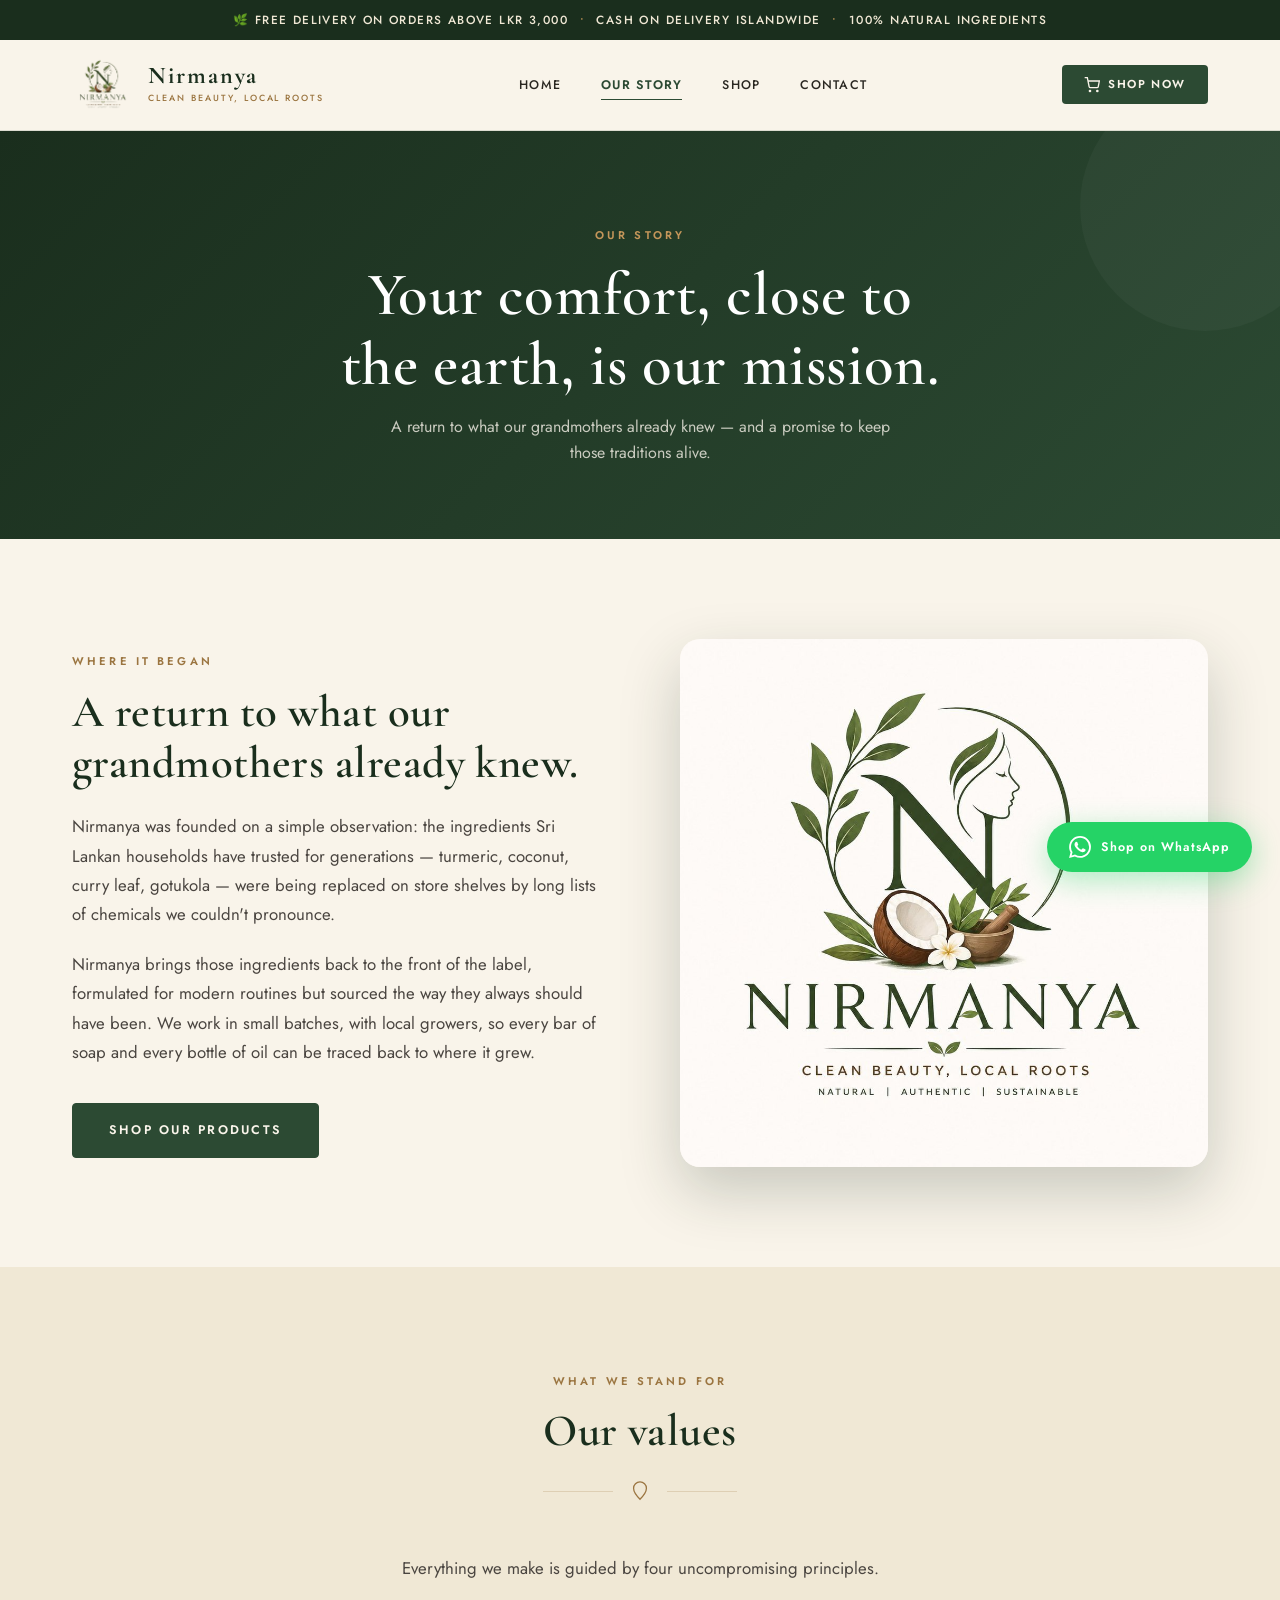
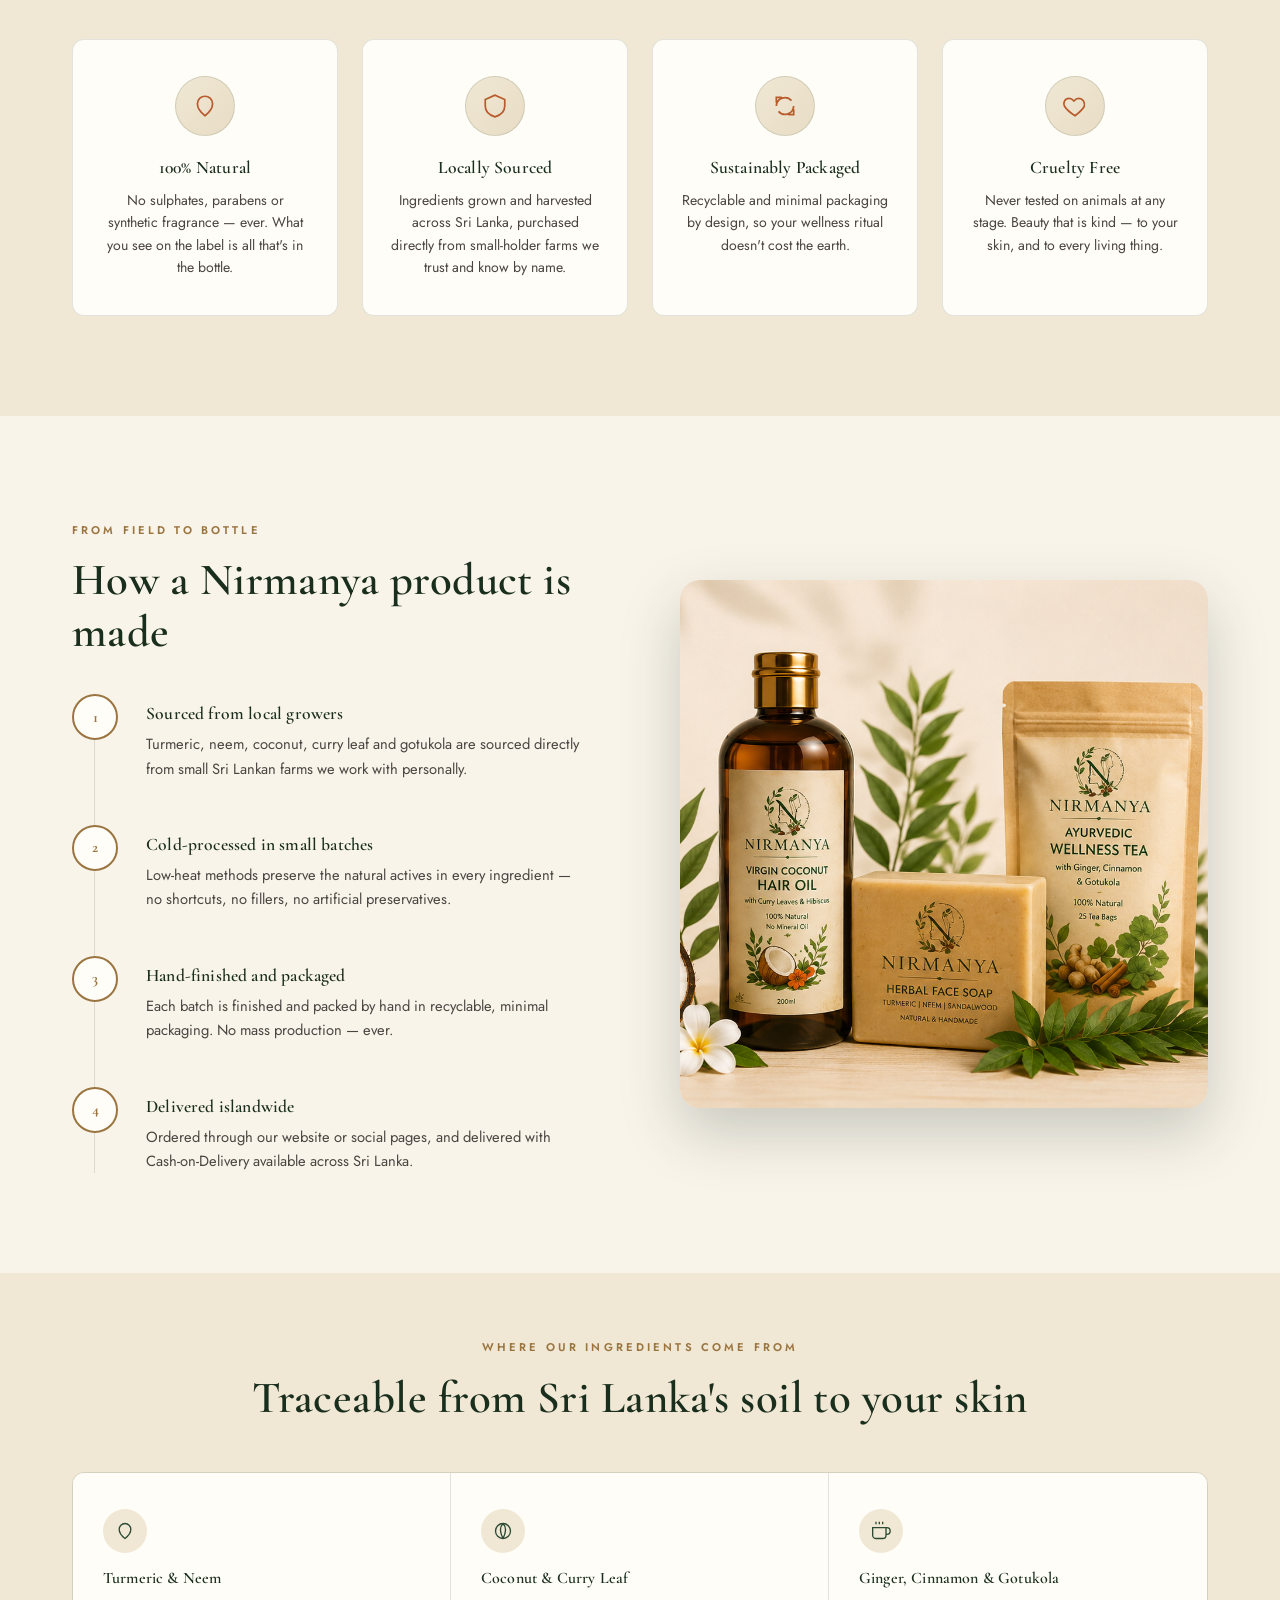
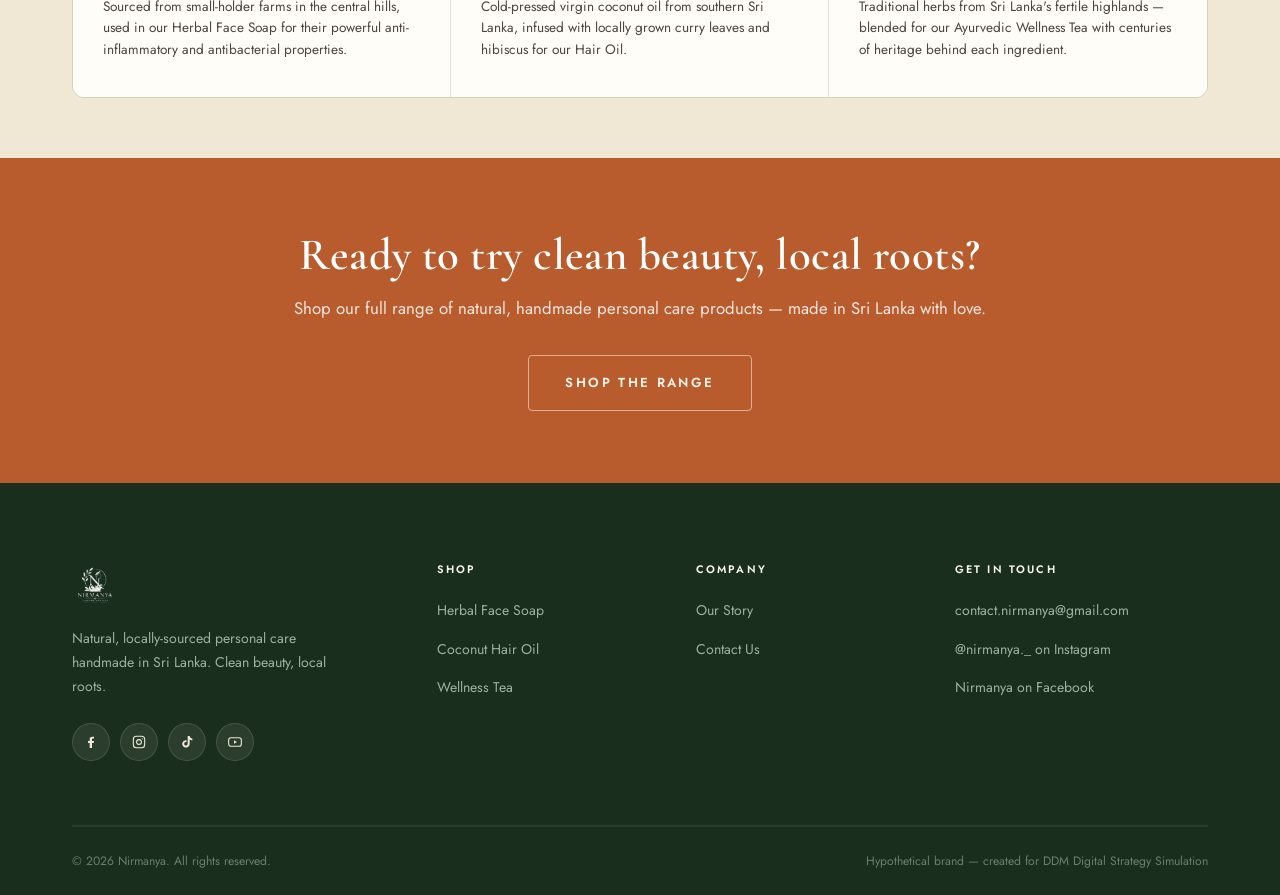
==== commit 2ec4228d: "Use dedicated logo image on about page Update the About page header and footer brand images to use `" ====
--- a/about.html
+++ b/about.html
@@ -28,7 +28,7 @@
   <header class="site-header" id="site-header">
     <div class="header-inner">
       <a href="index.html" class="brand">
-        <img src="assets/images/hero-banner.jpg" alt="Nirmanya logo">
+        <img src="assets/images/logo.jpg" alt="Nirmanya logo">
         <div class="brand-text">
           <span class="brand-name">Nirmanya</span>
           <span class="brand-tag">Clean Beauty, Local Roots</span>
@@ -265,7 +265,7 @@
     <div class="container">
       <div class="footer-top">
         <div class="footer-brand">
-          <img src="assets/images/hero-banner.jpg" alt="Nirmanya logo">
+          <img src="assets/images/logo.jpg" alt="Nirmanya logo">
           <p>Natural, locally-sourced personal care handmade in Sri Lanka. Clean beauty, local roots.</p>
           <div class="footer-social">
             <a href="https://www.facebook.com/share/1JqNuU6xGh/?mibextid=wwXIfr" target="_blank" rel="noopener"
